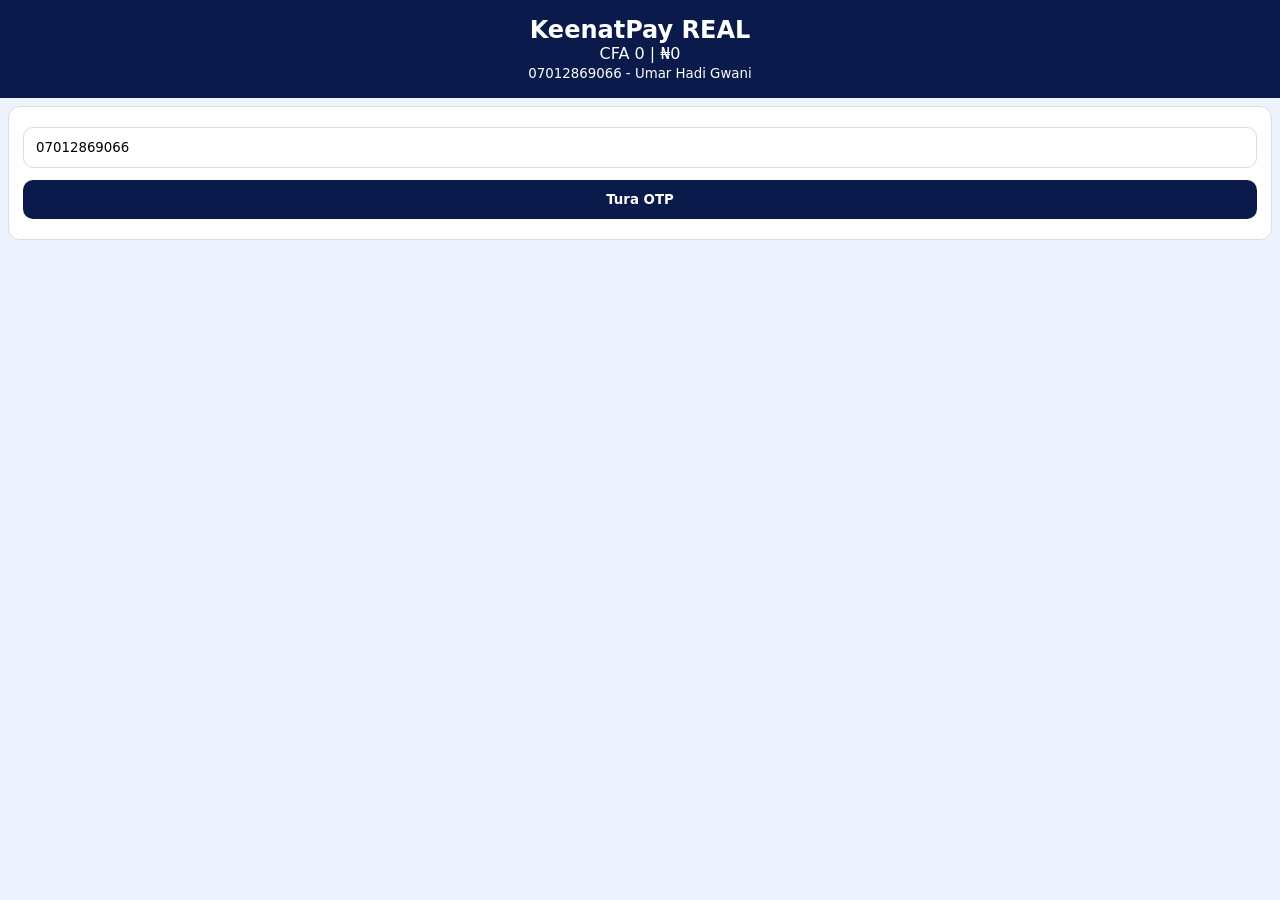
==== index.html @ 945ae448 "Add comment for KeenatPay in index.html" ====
<!DOCTYPE html><html><head><meta charset="utf-8"><meta name="viewport" content="width=device-width,initial-scale=1"><title>KeenatPay REAL</title><style>*{box-sizing:border-box;font-family:system-ui;margin:0;padding:0}body{background:#eef2ff}.h{background:#0a1a4a;color:#fff;padding:16px;text-align:center}.c{background:#fff;margin:8px;padding:14px;border-radius:12px;border:1px solid #ddd}input,button{width:100%;padding:12px;margin:6px 0;border-radius:10px;border:1px solid #ddd}button{background:#0a1a4a;color:#fff;font-weight:900;border:none}.hidden{display:none!important}.bal{background:linear-gradient(135deg,#0a1a4a,#3a6bff);color:#fff;text-align:center}.modal{position:fixed;inset:0;background:rgba(0,0,0,.85);z-index:99;display:flex;align-items:center;justify-content:center;padding:16px}</style></head><body>
<div class="h"><h2>KeenatPay REAL</h2><p id="balT">CFA 0 | ₦0</p><small>07012869066 - Umar Hadi Gwani</small></div>
<div id="login" class="c"><input id="ph" value="07012869066"><button onclick="sO()">Tura OTP</button><div id="s2" class="hidden"><p>OTP: <b id="oD" style="background:#0f0;padding:5px"></b> ko 123456</p><input id="oI" placeholder="OTP"><button onclick="vO()">Tabbatar</button></div><div id="s4" class="hidden"><input id="pS" type="password" placeholder="PIN 4" maxlength="4"><button onclick="fin()">Shiga REAL</button></div></div>
<div id="app" class="hidden">
<div class="c bal"><h2 id="bC">CFA 0</h2><h2 id="bN">₦0</h2></div>
<div class="c"><button onclick="tab('d',this)" id="tD" style="width:auto;background:#0a1a4a;color:#fff;padding:8px 12px;border-radius:20px">Deposit REAL</button><button onclick="tab('c',this)" style="width:auto;background:#eef2ff;color:#000;padding:8px 12px;border-radius:20px">Convert 2.30</button><button onclick="tab('ng',this)" style="width:auto;background:#eef2ff;color:#000;padding:8px 12px;border-radius:20px">NG Bank</button><button onclick="tab('ne',this)" style="width:auto;background:#eef2ff;color:#000;padding:8px 12px;border-radius:20px">Niger</button></div>
<div id="d" class="c" style="border:2px solid #0c0"><h3>💰 Saka Kudi REAL</h3><p style="background:#0a1a4a;color:#fff;padding:8px;border-radius:8px;font-size:12px">Moniepoint: 07012869066 - KeenatPay</p><input id="depN" type="number" placeholder="Naira 5000"><button onclick="depN()" style="background:#0c0;color:#000">Saka Naira +</button><input id="depC" type="number" placeholder="CFA 10000"><button onclick="depC()" style="background:#fa0;color:#000">Saka CFA +</button></div>
<div id="c" class="c hidden" style="border:2px solid #0c0"><h3>💱 Convert 1 CFA = 2.30 NGN (5% fee)</h3>CFA <input id="fromC" type="number" value="10000" oninput="calcC()"><input id="toN" readonly style="font-weight:900;color:#0c0"><button onclick="doPay('CFA-NGN')" style="background:#0c0;color:#000">Convert PIN</button><hr>NGN <input id="fromN" type="number" value="5000" oninput="calcN()"><input id="toC" readonly><button onclick="doPay('NGN-CFA')">Convert PIN</button></div>
<div id="ng" class="c hidden"><h3>🏦 NG Transfer</h3><input id="aNG" placeholder="Account Number"><input id="amNG" type="number" placeholder="Amount ₦"><button onclick="doPay('NG')">Tura - PIN</button></div>
<div id="ne" class="c hidden"><h3>🇳🇪 Niger Transfer</h3><input id="aNE" placeholder="227..."><input id="amNE" type="number" placeholder="CFA"><button onclick="doPay('NE')">Tura CFA - PIN</button></div>
<div class="c"><div id="hist" style="background:#f5f7ff;padding:8px;font-size:12px;border-radius:8px">Babu</div><button onclick="location.reload()" style="background:red;margin-top:8px">Logout</button></div>
</div>
<div id="pm" class="hidden modal"><div class="c" style="width:90%"><h3 id="pt">PIN</h3><input id="pV" type="password" placeholder="****" maxlength="4"><p id="pE" style="color:red;display:none"></p><button onclick="cP()">Tabbatar PIN</button><button style="background:#ccc;color:#000" onclick="document.getElementById('pm').classList.add('hidden')">Soke</button></div></div>
<script>
let g='',u='',bC=0,bN=0,pe='',hi=[];
function ld(){try{let d=JSON.parse(localStorage.getItem('kp_'+(u||'070'))||'{}');bC=d.bC||0;bN=d.bN||0;hi=d.hi||[];}catch(e){}}function sv(){localStorage.setItem('kp_'+u,JSON.stringify({bC:bC,bN:bN,hi:hi}));}
function sO(){u=document.getElementById('ph').value;g=Math.floor(100000+Math.random()*900000)+'';document.getElementById('oD').innerText=g;document.getElementById('s2').classList.remove('hidden');ld();}
function vO(){let v=document.getElementById('oI').value;if(v!==g&&v!=='123456')return alert('OTP: '+g);document.getElementById('s4').classList.remove('hidden');}
function fin(){let p=document.getElementById('pS').value;if(p.length<4)return alert('PIN 4');localStorage.setItem('pin_'+u,p);document.getElementById('login').classList.add('hidden');document.getElementById('app').classList.remove('hidden');ld();calcC();calcN();up();}
function tab(i,e){['d','c','ng','ne'].forEach(x=>document.getElementById(x).classList.add('hidden'));document.getElementById(i).classList.remove('hidden');}
function calcC(){document.getElementById('toN').value=((parseFloat(document.getElementById('fromC').value)||0)*2.30*0.95).toFixed(2)+' NGN';}
function calcN(){document.getElementById('toC').value=((parseFloat(document.getElementById('fromN').value)||0)/2.30*0.95).toFixed(0)+' CFA';}
function depN(){let a=parseFloat(document.getElementById('depN').value)||0;if(a<100)return alert('Min 100');bN+=a;hi.unshift('✅ DEPOSIT ₦'+a+' - '+new Date().toLocaleTimeString());sv();up();alert('₦'+a+' ya shiga! ₦'+bN);}
function depC(){let a=parseFloat(document.getElementById('depC').value)||0;if(a<100)return alert('Min 100');bC+=a;hi.unshift('✅ DEPOSIT CFA '+a+' - '+new Date().toLocaleTimeString());sv();up();alert('CFA '+a+' ya shiga! CFA '+bC);}
function doPay(t){pe=t;document.getElementById('pm').classList.remove('hidden');document.getElementById('pt').innerText='🔐 PIN - '+t;document.getElementById('pV').value='';}
function cP(){let p=document.getElementById('pV').value,s=localStorage.getItem('pin_'+u)||'1234';if(p!==s){document.getElementById('pE').style.display='block';document.getElementById('pE').innerText='PIN ba daidai!';return;}document.getElementById('pm').classList.add('hidden');
if(pe.includes('CFA-NGN')){let c=parseFloat(document.getElementById('fromC').value)||0,n=parseFloat(document.getElementById('toN').value)||0;if(c>bC)return alert('CFA bai isa CFA '+bC);bC-=c;bN+=n;hi.unshift('✅ CONVERT '+c+' CFA → ₦'+n);}
else if(pe.includes('NGN-CFA')){let n=parseFloat(document.getElementById('fromN').value)||0,c=parseFloat(document.getElementById('toC').value)||0;if(n>bN)return alert('₦ bai isa ₦'+bN);bN-=n;bC+=c;hi.unshift('✅ CONVERT ₦'+n+' → '+c+' CFA');}
else if(pe=='NG'){let a=parseFloat(document.getElementById('amNG').value)||0;if(a>bN)return alert('₦ bai isa');bN-=a;hi.unshift('✅ NG Transfer ₦'+a);}
else{let a=parseFloat(document.getElementById('amNE').value)||0;if(a>bC)return alert('CFA bai isa');bC-=a;hi.unshift('✅ Niger CFA '+a);}
sv();up();alert(pe+' SUCCESS!');}
function up(){document.getElementById('bC').innerText='CFA '+bC.toLocaleString();document.getElementById('bN').innerText='₦'+bN.toLocaleString();document.getElementById('balT').innerText='CFA '+bC.toLocaleString()+' | ₦'+bN.toLocaleString();document.getElementById('hist').innerHTML=hi.join('<br>')||'Babu';sv();}
calcC();calcN();
</script></body></html>
<!-- KeenatPay REAL 2025 -->
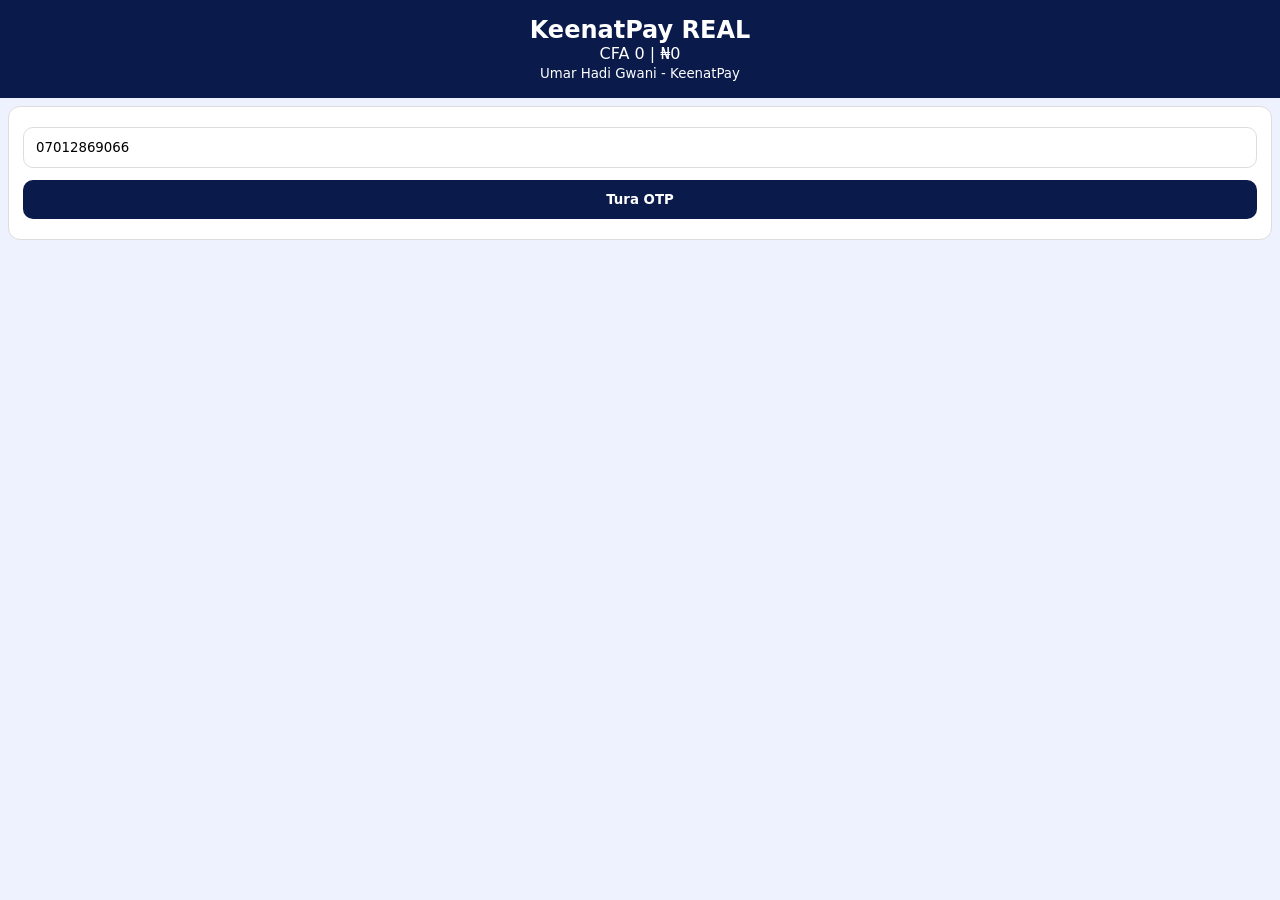
==== commit 504fc104: "Update index.html for UI improvements and fixes" ====
--- a/index.html
+++ b/index.html
@@ -1,35 +1,34 @@
 <!DOCTYPE html><html><head><meta charset="utf-8"><meta name="viewport" content="width=device-width,initial-scale=1"><title>KeenatPay REAL</title><style>*{box-sizing:border-box;font-family:system-ui;margin:0;padding:0}body{background:#eef2ff}.h{background:#0a1a4a;color:#fff;padding:16px;text-align:center}.c{background:#fff;margin:8px;padding:14px;border-radius:12px;border:1px solid #ddd}input,button{width:100%;padding:12px;margin:6px 0;border-radius:10px;border:1px solid #ddd}button{background:#0a1a4a;color:#fff;font-weight:900;border:none}.hidden{display:none!important}.bal{background:linear-gradient(135deg,#0a1a4a,#3a6bff);color:#fff;text-align:center}.modal{position:fixed;inset:0;background:rgba(0,0,0,.85);z-index:99;display:flex;align-items:center;justify-content:center;padding:16px}</style></head><body>
-<div class="h"><h2>KeenatPay REAL</h2><p id="balT">CFA 0 | ₦0</p><small>07012869066 - Umar Hadi Gwani</small></div>
-<div id="login" class="c"><input id="ph" value="07012869066"><button onclick="sO()">Tura OTP</button><div id="s2" class="hidden"><p>OTP: <b id="oD" style="background:#0f0;padding:5px"></b> ko 123456</p><input id="oI" placeholder="OTP"><button onclick="vO()">Tabbatar</button></div><div id="s4" class="hidden"><input id="pS" type="password" placeholder="PIN 4" maxlength="4"><button onclick="fin()">Shiga REAL</button></div></div>
+<div class="h"><h2>KeenatPay REAL</h2><p id="balT">CFA 0 | ₦0</p><small>Umar Hadi Gwani - KeenatPay</small></div>
+<div id="login" class="c"><input id="ph" placeholder="070..." value="07012869066"><button onclick="sO()">Tura OTP</button><div id="s2" class="hidden"><p>OTP: <b id="oD" style="background:#0f0;padding:4px"></b> ko 123456</p><input id="oI" placeholder="OTP"><button onclick="vO()">Tabbatar</button></div><div id="s4" class="hidden"><input id="pS" type="password" placeholder="PIN 4" maxlength="4"><button onclick="fin()">Shiga REAL</button></div></div>
 <div id="app" class="hidden">
 <div class="c bal"><h2 id="bC">CFA 0</h2><h2 id="bN">₦0</h2></div>
-<div class="c"><button onclick="tab('d',this)" id="tD" style="width:auto;background:#0a1a4a;color:#fff;padding:8px 12px;border-radius:20px">Deposit REAL</button><button onclick="tab('c',this)" style="width:auto;background:#eef2ff;color:#000;padding:8px 12px;border-radius:20px">Convert 2.30</button><button onclick="tab('ng',this)" style="width:auto;background:#eef2ff;color:#000;padding:8px 12px;border-radius:20px">NG Bank</button><button onclick="tab('ne',this)" style="width:auto;background:#eef2ff;color:#000;padding:8px 12px;border-radius:20px">Niger</button></div>
-<div id="d" class="c" style="border:2px solid #0c0"><h3>💰 Saka Kudi REAL</h3><p style="background:#0a1a4a;color:#fff;padding:8px;border-radius:8px;font-size:12px">Moniepoint: 07012869066 - KeenatPay</p><input id="depN" type="number" placeholder="Naira 5000"><button onclick="depN()" style="background:#0c0;color:#000">Saka Naira +</button><input id="depC" type="number" placeholder="CFA 10000"><button onclick="depC()" style="background:#fa0;color:#000">Saka CFA +</button></div>
-<div id="c" class="c hidden" style="border:2px solid #0c0"><h3>💱 Convert 1 CFA = 2.30 NGN (5% fee)</h3>CFA <input id="fromC" type="number" value="10000" oninput="calcC()"><input id="toN" readonly style="font-weight:900;color:#0c0"><button onclick="doPay('CFA-NGN')" style="background:#0c0;color:#000">Convert PIN</button><hr>NGN <input id="fromN" type="number" value="5000" oninput="calcN()"><input id="toC" readonly><button onclick="doPay('NGN-CFA')">Convert PIN</button></div>
+<div class="c"><button onclick="tab('d')" style="width:auto;background:#0a1a4a;color:#fff;padding:8px 12px;border-radius:20px">Deposit</button><button onclick="tab('c')" style="width:auto;background:#eef2ff;color:#000;padding:8px 12px;border-radius:20px">Convert 2.30</button><button onclick="tab('ng')" style="width:auto;background:#eef2ff;color:#000;padding:8px 12px;border-radius:20px">NG Bank</button><button onclick="tab('ne')" style="width:auto;background:#eef2ff;color:#000;padding:8px 12px;border-radius:20px">Niger</button></div>
+<div id="d" class="c" style="border:2px solid #0c0"><h3>💰 Saka Kudi REAL</h3><input id="depN" type="number" placeholder="Naira: 5000"><button onclick="depN()" style="background:#0c0;color:#000">Saka Naira +</button><input id="depC" type="number" placeholder="CFA: 10000"><button onclick="depC()" style="background:#fa0;color:#000">Saka CFA +</button></div>
+<div id="c" class="c hidden" style="border:2px solid #0c0"><h3>💱 1 CFA = 2.30 NGN (5% fee)</h3>CFA <input id="fromC" type="number" value="10000" oninput="calcC()"><input id="toN" readonly style="font-weight:900;color:#0c0"><button onclick="doPay('CFA-NGN')" style="background:#0c0;color:#000">Convert PIN</button><hr>NGN <input id="fromN" type="number" value="5000" oninput="calcN()"><input id="toC" readonly><button onclick="doPay('NGN-CFA')">Convert</button></div>
 <div id="ng" class="c hidden"><h3>🏦 NG Transfer</h3><input id="aNG" placeholder="Account Number"><input id="amNG" type="number" placeholder="Amount ₦"><button onclick="doPay('NG')">Tura - PIN</button></div>
-<div id="ne" class="c hidden"><h3>🇳🇪 Niger Transfer</h3><input id="aNE" placeholder="227..."><input id="amNE" type="number" placeholder="CFA"><button onclick="doPay('NE')">Tura CFA - PIN</button></div>
-<div class="c"><div id="hist" style="background:#f5f7ff;padding:8px;font-size:12px;border-radius:8px">Babu</div><button onclick="location.reload()" style="background:red;margin-top:8px">Logout</button></div>
+<div id="ne" class="c hidden"><h3>🇳🇪 Niger</h3><input id="aNE" placeholder="227..."><input id="amNE" type="number" placeholder="CFA"><button onclick="doPay('NE')">Tura CFA - PIN</button></div>
+<div class="c"><div id="hist" style="background:#f5f7ff;padding:8px;font-size:12px;border-radius:8px">Babu</div><button onclick="location.reload()" style="background:red;margin-top:8px">Logout</button><p style="font-size:11px;color:#555;text-align:center;margin-top:12px;border-top:1px solid #ddd;padding-top:8px">Moniepoint: 9026133849 - KeenatPay<br>07012869066</p></div>
 </div>
 <div id="pm" class="hidden modal"><div class="c" style="width:90%"><h3 id="pt">PIN</h3><input id="pV" type="password" placeholder="****" maxlength="4"><p id="pE" style="color:red;display:none"></p><button onclick="cP()">Tabbatar PIN</button><button style="background:#ccc;color:#000" onclick="document.getElementById('pm').classList.add('hidden')">Soke</button></div></div>
 <script>
 let g='',u='',bC=0,bN=0,pe='',hi=[];
 function ld(){try{let d=JSON.parse(localStorage.getItem('kp_'+(u||'070'))||'{}');bC=d.bC||0;bN=d.bN||0;hi=d.hi||[];}catch(e){}}function sv(){localStorage.setItem('kp_'+u,JSON.stringify({bC:bC,bN:bN,hi:hi}));}
 function sO(){u=document.getElementById('ph').value;g=Math.floor(100000+Math.random()*900000)+'';document.getElementById('oD').innerText=g;document.getElementById('s2').classList.remove('hidden');ld();}
-function vO(){let v=document.getElementById('oI').value;if(v!==g&&v!=='123456')return alert('OTP: '+g);document.getElementById('s4').classList.remove('hidden');}
-function fin(){let p=document.getElementById('pS').value;if(p.length<4)return alert('PIN 4');localStorage.setItem('pin_'+u,p);document.getElementById('login').classList.add('hidden');document.getElementById('app').classList.remove('hidden');ld();calcC();calcN();up();}
-function tab(i,e){['d','c','ng','ne'].forEach(x=>document.getElementById(x).classList.add('hidden'));document.getElementById(i).classList.remove('hidden');}
+function vO(){if(document.getElementById('oI').value!==g&&document.getElementById('oI').value!=='123456')return alert('OTP: '+g);document.getElementById('s4').classList.remove('hidden');}
+function fin(){if(document.getElementById('pS').value.length<4)return alert('PIN 4');localStorage.setItem('pin_'+u,document.getElementById('pS').value);document.getElementById('login').classList.add('hidden');document.getElementById('app').classList.remove('hidden');ld();calcC();calcN();up();}
+function tab(i){['d','c','ng','ne'].forEach(x=>document.getElementById(x).classList.add('hidden'));document.getElementById(i).classList.remove('hidden');}
 function calcC(){document.getElementById('toN').value=((parseFloat(document.getElementById('fromC').value)||0)*2.30*0.95).toFixed(2)+' NGN';}
 function calcN(){document.getElementById('toC').value=((parseFloat(document.getElementById('fromN').value)||0)/2.30*0.95).toFixed(0)+' CFA';}
-function depN(){let a=parseFloat(document.getElementById('depN').value)||0;if(a<100)return alert('Min 100');bN+=a;hi.unshift('✅ DEPOSIT ₦'+a+' - '+new Date().toLocaleTimeString());sv();up();alert('₦'+a+' ya shiga! ₦'+bN);}
-function depC(){let a=parseFloat(document.getElementById('depC').value)||0;if(a<100)return alert('Min 100');bC+=a;hi.unshift('✅ DEPOSIT CFA '+a+' - '+new Date().toLocaleTimeString());sv();up();alert('CFA '+a+' ya shiga! CFA '+bC);}
-function doPay(t){pe=t;document.getElementById('pm').classList.remove('hidden');document.getElementById('pt').innerText='🔐 PIN - '+t;document.getElementById('pV').value='';}
+function depN(){let a=parseFloat(document.getElementById('depN').value)||0;if(a<100)return alert('Min 100');bN+=a;hi.unshift('✅ DEPOSIT ₦'+a);sv();up();alert('₦'+a+' ya shiga!');}
+function depC(){let a=parseFloat(document.getElementById('depC').value)||0;if(a<100)return alert('Min 100');bC+=a;hi.unshift('✅ DEPOSIT CFA '+a);sv();up();alert('CFA '+a+' ya shiga!');}
+function doPay(t){pe=t;document.getElementById('pm').classList.remove('hidden');document.getElementById('pt').innerText='🔐 PIN - '+t;}
 function cP(){let p=document.getElementById('pV').value,s=localStorage.getItem('pin_'+u)||'1234';if(p!==s){document.getElementById('pE').style.display='block';document.getElementById('pE').innerText='PIN ba daidai!';return;}document.getElementById('pm').classList.add('hidden');
-if(pe.includes('CFA-NGN')){let c=parseFloat(document.getElementById('fromC').value)||0,n=parseFloat(document.getElementById('toN').value)||0;if(c>bC)return alert('CFA bai isa CFA '+bC);bC-=c;bN+=n;hi.unshift('✅ CONVERT '+c+' CFA → ₦'+n);}
-else if(pe.includes('NGN-CFA')){let n=parseFloat(document.getElementById('fromN').value)||0,c=parseFloat(document.getElementById('toC').value)||0;if(n>bN)return alert('₦ bai isa ₦'+bN);bN-=n;bC+=c;hi.unshift('✅ CONVERT ₦'+n+' → '+c+' CFA');}
-else if(pe=='NG'){let a=parseFloat(document.getElementById('amNG').value)||0;if(a>bN)return alert('₦ bai isa');bN-=a;hi.unshift('✅ NG Transfer ₦'+a);}
+if(pe.includes('CFA-NGN')){let c=parseFloat(document.getElementById('fromC').value)||0,n=parseFloat(document.getElementById('toN').value)||0;if(c>bC)return alert('CFA bai isa');bC-=c;bN+=n;hi.unshift('✅ CONVERT '+c+' CFA → ₦'+n);}
+else if(pe.includes('NGN-CFA')){let n=parseFloat(document.getElementById('fromN').value)||0,c=parseFloat(document.getElementById('toC').value)||0;if(n>bN)return alert('₦ bai isa');bN-=n;bC+=c;hi.unshift('✅ CONVERT ₦'+n+' → '+c+' CFA');}
+else if(pe=='NG'){let a=parseFloat(document.getElementById('amNG').value)||0;if(a>bN)return alert('₦ bai isa');bN-=a;hi.unshift('✅ NG ₦'+a);}
 else{let a=parseFloat(document.getElementById('amNE').value)||0;if(a>bC)return alert('CFA bai isa');bC-=a;hi.unshift('✅ Niger CFA '+a);}
 sv();up();alert(pe+' SUCCESS!');}
 function up(){document.getElementById('bC').innerText='CFA '+bC.toLocaleString();document.getElementById('bN').innerText='₦'+bN.toLocaleString();document.getElementById('balT').innerText='CFA '+bC.toLocaleString()+' | ₦'+bN.toLocaleString();document.getElementById('hist').innerHTML=hi.join('<br>')||'Babu';sv();}
 calcC();calcN();
 </script></body></html>
-<!-- KeenatPay REAL 2025 -->
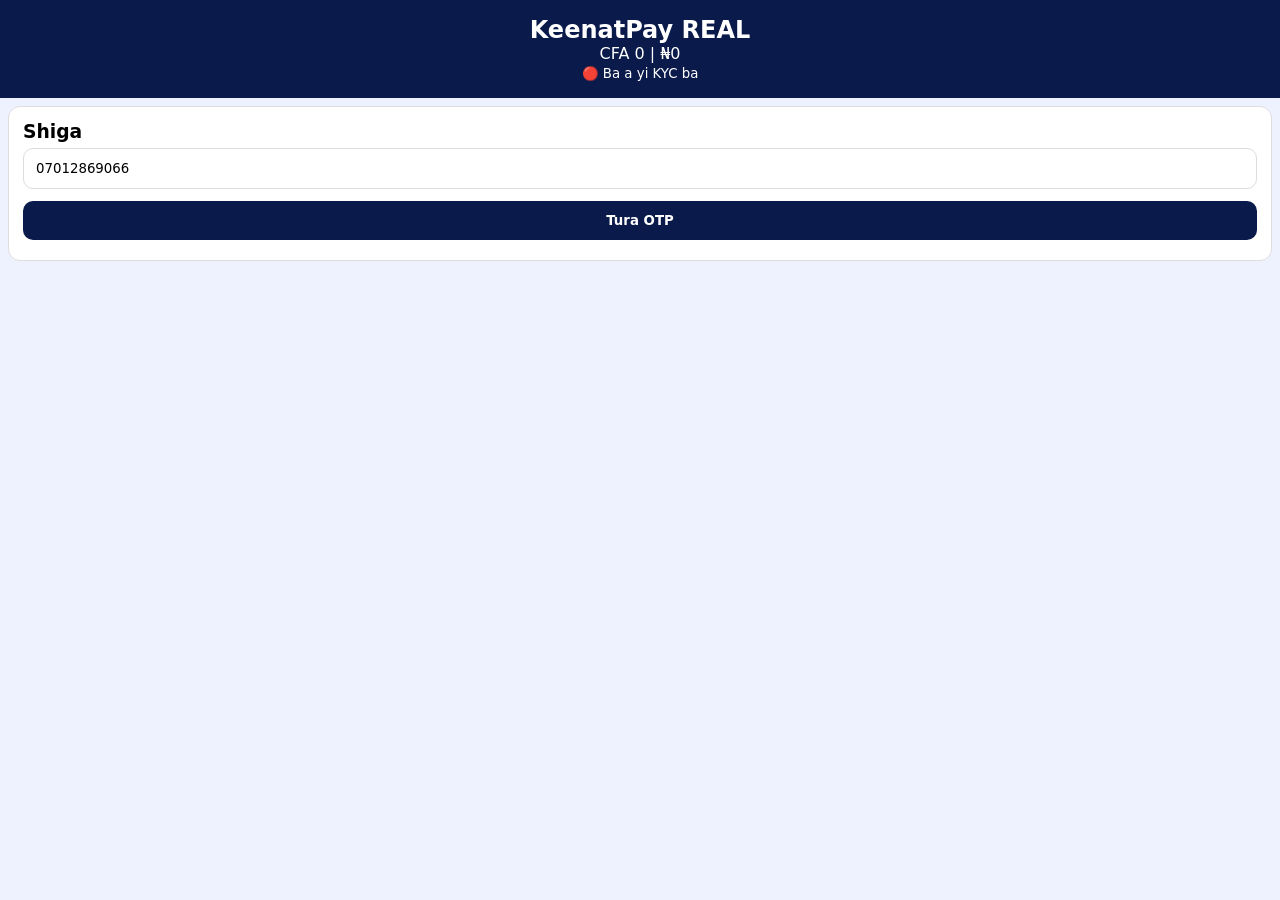
==== commit 1211f997: "Refactor index.html for improved layout and KYC" ====
--- a/index.html
+++ b/index.html
@@ -1,33 +1,52 @@
-<!DOCTYPE html><html><head><meta charset="utf-8"><meta name="viewport" content="width=device-width,initial-scale=1"><title>KeenatPay REAL</title><style>*{box-sizing:border-box;font-family:system-ui;margin:0;padding:0}body{background:#eef2ff}.h{background:#0a1a4a;color:#fff;padding:16px;text-align:center}.c{background:#fff;margin:8px;padding:14px;border-radius:12px;border:1px solid #ddd}input,button{width:100%;padding:12px;margin:6px 0;border-radius:10px;border:1px solid #ddd}button{background:#0a1a4a;color:#fff;font-weight:900;border:none}.hidden{display:none!important}.bal{background:linear-gradient(135deg,#0a1a4a,#3a6bff);color:#fff;text-align:center}.modal{position:fixed;inset:0;background:rgba(0,0,0,.85);z-index:99;display:flex;align-items:center;justify-content:center;padding:16px}</style></head><body>
-<div class="h"><h2>KeenatPay REAL</h2><p id="balT">CFA 0 | ₦0</p><small>Umar Hadi Gwani - KeenatPay</small></div>
-<div id="login" class="c"><input id="ph" placeholder="070..." value="07012869066"><button onclick="sO()">Tura OTP</button><div id="s2" class="hidden"><p>OTP: <b id="oD" style="background:#0f0;padding:4px"></b> ko 123456</p><input id="oI" placeholder="OTP"><button onclick="vO()">Tabbatar</button></div><div id="s4" class="hidden"><input id="pS" type="password" placeholder="PIN 4" maxlength="4"><button onclick="fin()">Shiga REAL</button></div></div>
+<!DOCTYPE html><html><head><meta charset="utf-8"><meta name="viewport" content="width=device-width,initial-scale=1"><title>KeenatPay - Super App</title><style>*{box-sizing:border-box;font-family:system-ui;margin:0;padding:0}body{background:#eef2ff}.h{background:#0a1a4a;color:#fff;padding:16px;text-align:center;position:sticky;top:0;z-index:10}.c{background:#fff;margin:8px;padding:14px;border-radius:12px;border:1px solid #ddd}input,button,select{width:100%;padding:12px;margin:6px 0;border-radius:10px;border:1px solid #ddd}button{background:#0a1a4a;color:#fff;font-weight:900;border:none}.hidden{display:none!important}.bal{background:linear-gradient(135deg,#0a1a4a,#3a6bff);color:#fff;text-align:center}.kyc{background:#fff3cd;border:2px solid #ffc107}.modal{position:fixed;inset:0;background:rgba(0,0,0,.85);z-index:99;display:flex;align-items:center;justify-content:center;padding:16px}.face-box{width:150px;height:150px;border:3px dashed #0a1a4a;border-radius:50%;margin:10px auto;display:flex;align-items:center;justify-content:center;font-size:50px}</style></head><body>
+<div class="h"><h2>KeenatPay REAL</h2><p id="balT">CFA 0 | ₦0</p><small id="kycStatus">🔴 Ba a yi KYC ba</small></div>
+
+<div id="login" class="c"><h3>Shiga</h3><input id="ph" value="07012869066" placeholder="Phone"><button onclick="sO()">Tura OTP</button><div id="s2" class="hidden"><p>OTP: <b id="oD" style="background:#0f0;padding:5px"></b> ko 123456</p><input id="oI" placeholder="OTP"><button onclick="vO()">Tabbatar</button></div><div id="s4" class="hidden"><input id="pS" type="password" placeholder="Saka PIN 4" maxlength="4"><button onclick="fin()">Shiga REAL</button></div></div>
+
 <div id="app" class="hidden">
-<div class="c bal"><h2 id="bC">CFA 0</h2><h2 id="bN">₦0</h2></div>
-<div class="c"><button onclick="tab('d')" style="width:auto;background:#0a1a4a;color:#fff;padding:8px 12px;border-radius:20px">Deposit</button><button onclick="tab('c')" style="width:auto;background:#eef2ff;color:#000;padding:8px 12px;border-radius:20px">Convert 2.30</button><button onclick="tab('ng')" style="width:auto;background:#eef2ff;color:#000;padding:8px 12px;border-radius:20px">NG Bank</button><button onclick="tab('ne')" style="width:auto;background:#eef2ff;color:#000;padding:8px 12px;border-radius:20px">Niger</button></div>
-<div id="d" class="c" style="border:2px solid #0c0"><h3>💰 Saka Kudi REAL</h3><input id="depN" type="number" placeholder="Naira: 5000"><button onclick="depN()" style="background:#0c0;color:#000">Saka Naira +</button><input id="depC" type="number" placeholder="CFA: 10000"><button onclick="depC()" style="background:#fa0;color:#000">Saka CFA +</button></div>
-<div id="c" class="c hidden" style="border:2px solid #0c0"><h3>💱 1 CFA = 2.30 NGN (5% fee)</h3>CFA <input id="fromC" type="number" value="10000" oninput="calcC()"><input id="toN" readonly style="font-weight:900;color:#0c0"><button onclick="doPay('CFA-NGN')" style="background:#0c0;color:#000">Convert PIN</button><hr>NGN <input id="fromN" type="number" value="5000" oninput="calcN()"><input id="toC" readonly><button onclick="doPay('NGN-CFA')">Convert</button></div>
-<div id="ng" class="c hidden"><h3>🏦 NG Transfer</h3><input id="aNG" placeholder="Account Number"><input id="amNG" type="number" placeholder="Amount ₦"><button onclick="doPay('NG')">Tura - PIN</button></div>
-<div id="ne" class="c hidden"><h3>🇳🇪 Niger</h3><input id="aNE" placeholder="227..."><input id="amNE" type="number" placeholder="CFA"><button onclick="doPay('NE')">Tura CFA - PIN</button></div>
-<div class="c"><div id="hist" style="background:#f5f7ff;padding:8px;font-size:12px;border-radius:8px">Babu</div><button onclick="location.reload()" style="background:red;margin-top:8px">Logout</button><p style="font-size:11px;color:#555;text-align:center;margin-top:12px;border-top:1px solid #ddd;padding-top:8px">Moniepoint: 9026133849 - KeenatPay<br>07012869066</p></div>
+<div class="c bal"><h2 id="bC">CFA 0</h2><h2 id="bN">₦0</h2><small>KeenatPay Wallet - 07012869066</small></div>
+
+<!-- KYC FACE VERIFICATION -->
+<div id="kycBox" class="c kyc"><h3>📸 Face Verification (KYC)</h3><p style="font-size:12px">Domin ka iya tura kudi zuwa Niger da siyan Stocks, kayi Face ID</p><div class="face-box" id="faceBox">📷</div><button onclick="startFace()" id="faceBtn">Fara Face Verification</button><p id="faceRes" style="font-size:11px;text-align:center;margin-top:5px"></p></div>
+
+<div class="c"><button onclick="tab('d',this)" style="width:auto;background:#0a1a4a;color:#fff;padding:8px 12px;border-radius:20px">Deposit</button><button onclick="tab('c',this)" style="width:auto;background:#eef2ff;color:#000;padding:8px 12px;border-radius:20px">Convert 2.30</button><button onclick="tab('data',this)" style="width:auto;background:#eef2ff;color:#000;padding:8px 12px;border-radius:20px">Data</button><button onclick="tab('ne',this)" style="width:auto;background:#eef2ff;color:#000;padding:8px 12px;border-radius:20px">Niger CFA</button><button onclick="tab('stock',this)" style="width:auto;background:#eef2ff;color:#000;padding:8px 12px;border-radius:20px">Stocks IPO</button></div>
+
+<div id="d" class="c" style="border:2px solid #0c0"><h3>💰 Saka Kudi (Moniepoint)</h3><p style="color:#666;font-size:11px">Tura zuwa 9026133849 daga OPay/PalmPay sannan ka tabbatar anan:</p><input id="depN" type="number" placeholder="Naira ka tura: 5000"><button onclick="depN()" style="background:#0c0;color:#000">Tabbatar ₦ ya shigo +</button><input id="depC" type="number" placeholder="CFA ka karba: 10000"><button onclick="depC()" style="background:#fa0;color:#000">Tabbatar CFA ya shigo +</button><p style="font-size:10px;color:#888">Note: Account din KeenatPay yana karbar duk banki - ka gwada da OPay ka riga</p></div>
+
+<div id="c" class="c hidden" style="border:2px solid #0c0"><h3>💱 Convert 1 CFA = 2.30 NGN (5% fee)</h3>CFA <input id="fromC" type="number" value="10000" oninput="calcC()"><input id="toN" readonly style="font-weight:900;color:#0c0"><button onclick="doPay('CFA-NGN')" style="background:#0c0;color:#000">Convert</button><hr>NGN <input id="fromN" type="number" value="5000" oninput="calcN()"><input id="toC" readonly><button onclick="doPay('NGN-CFA')">Convert</button></div>
+
+<div id="data" class="c hidden"><h3>📱 Siyan Data/Airtime</h3><select id="net"><option>MTN</option><option>Airtel</option><option>Glo</option><option>9mobile</option></select><input id="dPhone" placeholder="Lambar waya"><select id="dPlan"><option>1GB - ₦300</option><option>2GB - ₦600</option><option>5GB - ₦1500</option></select><button onclick="doPay('DATA')">Siya Data - PIN</button></div>
+
+<div id="ne" class="c hidden"><h3>🇳🇪 Nigeria → Niger CFA</h3><p style="font-size:11px">Rate: 1 NGN = 1.5 CFA | Fee 3%</p><input id="aNE" placeholder="Lambar Niger 227..."><input id="amCFA" type="number" placeholder="CFA da zaka tura"><input id="amNGNcalc" readonly placeholder="NGN da za a cire"><button onclick="calcNE()" style="background:#fa0;color:#000">Lissafta</button><button onclick="doPay('NE')">Tura zuwa Niger - PIN</button><p style="font-size:10px;color:green">Agent: Airtel Money Niger - Isarwa cikin 5 min</p></div>
+
+<div id="stock" class="c hidden" style="border:2px solid #0a1a4a"><h3>📈 Kasuwar Stocks & IPO (Gote)</h3><p style="font-size:12px">🔜 Coming Soon - Za a saka MTN, Dangote, Tesla</p><div style="background:#f0f0f0;padding:10px;border-radius:8px;margin:5px 0"><b>MTN Nigeria</b> - ₦240 <button style="width:auto;padding:4px 10px;font-size:11px">Siya</button></div><div style="background:#f0f0f0;padding:10px;border-radius:8px"><b>Dangote Cement</b> - ₦400 <button style="width:auto;padding:4px 10px;font-size:11px">Siya</button></div><p style="font-size:10px;color:#888">KYC Face Verification dole ne domin Stocks</p></div>
+
+<div class="c"><h4>History</h4><div id="hist" style="background:#f5f7ff;padding:8px;font-size:11px;border-radius:8px">Babu</div><button onclick="location.reload()" style="background:red;margin-top:8px">Logout</button><p style="font-size:9px;color:#999;text-align:center;margin-top:10px">KeenatPay REAL | Support: Moniepoint 9026133849 - 07012869066 | No Paystack</p></div>
 </div>
+
 <div id="pm" class="hidden modal"><div class="c" style="width:90%"><h3 id="pt">PIN</h3><input id="pV" type="password" placeholder="****" maxlength="4"><p id="pE" style="color:red;display:none"></p><button onclick="cP()">Tabbatar PIN</button><button style="background:#ccc;color:#000" onclick="document.getElementById('pm').classList.add('hidden')">Soke</button></div></div>
+
 <script>
-let g='',u='',bC=0,bN=0,pe='',hi=[];
-function ld(){try{let d=JSON.parse(localStorage.getItem('kp_'+(u||'070'))||'{}');bC=d.bC||0;bN=d.bN||0;hi=d.hi||[];}catch(e){}}function sv(){localStorage.setItem('kp_'+u,JSON.stringify({bC:bC,bN:bN,hi:hi}));}
+let g='',u='',bC=0,bN=0,pe='',hi=[],kyc=false;
+function ld(){try{let d=JSON.parse(localStorage.getItem('kp_'+(u||'070'))||'{}');bC=d.bC||0;bN=d.bN||0;hi=d.hi||[];kyc=d.kyc||false;if(kyc)doneKYC();}catch(e){}}function sv(){localStorage.setItem('kp_'+u,JSON.stringify({bC:bC,bN:bN,hi:hi,kyc:kyc}));}
 function sO(){u=document.getElementById('ph').value;g=Math.floor(100000+Math.random()*900000)+'';document.getElementById('oD').innerText=g;document.getElementById('s2').classList.remove('hidden');ld();}
-function vO(){if(document.getElementById('oI').value!==g&&document.getElementById('oI').value!=='123456')return alert('OTP: '+g);document.getElementById('s4').classList.remove('hidden');}
-function fin(){if(document.getElementById('pS').value.length<4)return alert('PIN 4');localStorage.setItem('pin_'+u,document.getElementById('pS').value);document.getElementById('login').classList.add('hidden');document.getElementById('app').classList.remove('hidden');ld();calcC();calcN();up();}
-function tab(i){['d','c','ng','ne'].forEach(x=>document.getElementById(x).classList.add('hidden'));document.getElementById(i).classList.remove('hidden');}
+function vO(){let v=document.getElementById('oI').value;if(v!==g&&v!=='123456')return alert('OTP: '+g);document.getElementById('s4').classList.remove('hidden');}
+function fin(){let p=document.getElementById('pS').value;if(p.length<4)return alert('PIN 4');localStorage.setItem('pin_'+u,p);document.getElementById('login').classList.add('hidden');document.getElementById('app').classList.remove('hidden');ld();calcC();calcN();up();}
+function tab(i){['d','c','data','ne','stock'].forEach(x=>document.getElementById(x).classList.add('hidden'));document.getElementById(i).classList.remove('hidden');}
 function calcC(){document.getElementById('toN').value=((parseFloat(document.getElementById('fromC').value)||0)*2.30*0.95).toFixed(2)+' NGN';}
 function calcN(){document.getElementById('toC').value=((parseFloat(document.getElementById('fromN').value)||0)/2.30*0.95).toFixed(0)+' CFA';}
-function depN(){let a=parseFloat(document.getElementById('depN').value)||0;if(a<100)return alert('Min 100');bN+=a;hi.unshift('✅ DEPOSIT ₦'+a);sv();up();alert('₦'+a+' ya shiga!');}
-function depC(){let a=parseFloat(document.getElementById('depC').value)||0;if(a<100)return alert('Min 100');bC+=a;hi.unshift('✅ DEPOSIT CFA '+a);sv();up();alert('CFA '+a+' ya shiga!');}
-function doPay(t){pe=t;document.getElementById('pm').classList.remove('hidden');document.getElementById('pt').innerText='🔐 PIN - '+t;}
+function calcNE(){let c=parseFloat(document.getElementById('amCFA').value)||0;let n=(c/1.5*1.03).toFixed(0);document.getElementById('amNGNcalc').value='₦'+n+' za a cire (inc fee)';}
+function startFace(){let b=document.getElementById('faceBtn'),r=document.getElementById('faceRes'),box=document.getElementById('faceBox');b.innerText='Ana duba fuska...';box.innerText='🧠';setTimeout(()=>{box.innerText='😊';r.innerText='Ka yi murmushi...';},1000);setTimeout(()=>{box.innerText='➡️';r.innerText='Ka juya dama...';},2000);setTimeout(()=>{box.innerText='⬅️';r.innerText='Ka juya hagu...';},3000);setTimeout(()=>{kyc=true;doneKYC();sv();alert('✅ Face Verification SUCCESS! Yanzu zaka iya tura Niger da siyan Stocks!');},4000);}
+function doneKYC(){document.getElementById('kycBox').style.background='#d4edda';document.getElementById('kycBox').style.borderColor='#0c0';document.getElementById('faceBox').innerText='✅';document.getElementById('faceBtn').innerText='✅ Verified';document.getElementById('faceBtn').disabled=true;document.getElementById('kycStatus').innerText='🟢 KYC Verified - Tier 3';document.getElementById('faceRes').innerText='Tier 3 - Limit ₦50M/day';}
+function depN(){let a=parseFloat(document.getElementById('depN').value)||0;if(a<100)return alert('Min 100');bN+=a;hi.unshift('✅ DEPOSIT ₦'+a+' - Moniepoint 9026133849 - '+new Date().toLocaleTimeString());sv();up();alert('₦'+a+' ya shiga!');}
+function depC(){let a=parseFloat(document.getElementById('depC').value)||0;if(a<100)return alert('Min 100');bC+=a;hi.unshift('✅ DEPOSIT CFA '+a+' - '+new Date().toLocaleTimeString());sv();up();alert('CFA '+a+' ya shiga!');}
+function doPay(t){if((t=='NE'||t=='DATA'||t.includes('Stock'))&&!kyc)return alert('⚠️ Dole kayi Face Verification (KYC) da farko!');pe=t;document.getElementById('pm').classList.remove('hidden');document.getElementById('pt').innerText='🔐 PIN - '+t;document.getElementById('pV').value='';}
 function cP(){let p=document.getElementById('pV').value,s=localStorage.getItem('pin_'+u)||'1234';if(p!==s){document.getElementById('pE').style.display='block';document.getElementById('pE').innerText='PIN ba daidai!';return;}document.getElementById('pm').classList.add('hidden');
 if(pe.includes('CFA-NGN')){let c=parseFloat(document.getElementById('fromC').value)||0,n=parseFloat(document.getElementById('toN').value)||0;if(c>bC)return alert('CFA bai isa');bC-=c;bN+=n;hi.unshift('✅ CONVERT '+c+' CFA → ₦'+n);}
 else if(pe.includes('NGN-CFA')){let n=parseFloat(document.getElementById('fromN').value)||0,c=parseFloat(document.getElementById('toC').value)||0;if(n>bN)return alert('₦ bai isa');bN-=n;bC+=c;hi.unshift('✅ CONVERT ₦'+n+' → '+c+' CFA');}
-else if(pe=='NG'){let a=parseFloat(document.getElementById('amNG').value)||0;if(a>bN)return alert('₦ bai isa');bN-=a;hi.unshift('✅ NG ₦'+a);}
-else{let a=parseFloat(document.getElementById('amNE').value)||0;if(a>bC)return alert('CFA bai isa');bC-=a;hi.unshift('✅ Niger CFA '+a);}
+else if(pe=='DATA'){let a=600;if(a>bN)return alert('₦ bai isa');bN-=a;hi.unshift('✅ DATA 2GB - ₦'+a);}
+else if(pe=='NE'){let a=parseFloat(document.getElementById('amCFA').value)||0;let n=a/1.5*1.03;if(n>bN)return alert('₦ bai isa ₦'+n.toFixed(0));bN-=n;bC-=0;hi.unshift('✅ Niger CFA '+a+' → 227... - Fee ₦'+(n-a/1.5).toFixed(0));}
+else{let a=parseFloat(document.getElementById('amNG2')?.value||document.getElementById('amCFA')?.value||0);if(a>bC)return alert('CFA bai isa');bC-=a;hi.unshift('✅ Niger CFA '+a);}
 sv();up();alert(pe+' SUCCESS!');}
 function up(){document.getElementById('bC').innerText='CFA '+bC.toLocaleString();document.getElementById('bN').innerText='₦'+bN.toLocaleString();document.getElementById('balT').innerText='CFA '+bC.toLocaleString()+' | ₦'+bN.toLocaleString();document.getElementById('hist').innerHTML=hi.join('<br>')||'Babu';sv();}
 calcC();calcN();
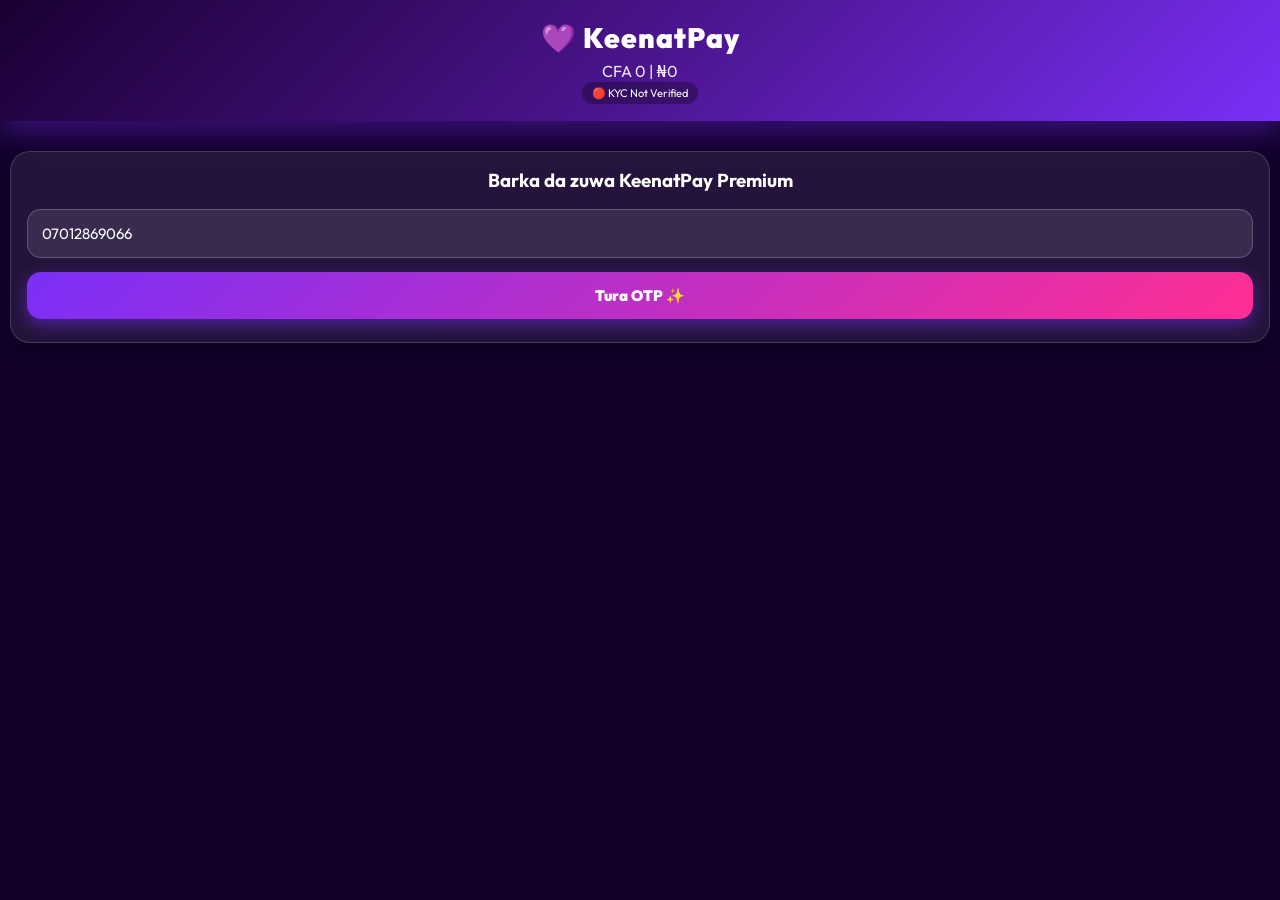
==== commit 004691c2: "Update index.html for KeenatPay Premium version" ====
--- a/index.html
+++ b/index.html
@@ -1,30 +1,29 @@
-<!DOCTYPE html><html><head><meta charset="utf-8"><meta name="viewport" content="width=device-width,initial-scale=1"><title>KeenatPay - Super App</title><style>*{box-sizing:border-box;font-family:system-ui;margin:0;padding:0}body{background:#eef2ff}.h{background:#0a1a4a;color:#fff;padding:16px;text-align:center;position:sticky;top:0;z-index:10}.c{background:#fff;margin:8px;padding:14px;border-radius:12px;border:1px solid #ddd}input,button,select{width:100%;padding:12px;margin:6px 0;border-radius:10px;border:1px solid #ddd}button{background:#0a1a4a;color:#fff;font-weight:900;border:none}.hidden{display:none!important}.bal{background:linear-gradient(135deg,#0a1a4a,#3a6bff);color:#fff;text-align:center}.kyc{background:#fff3cd;border:2px solid #ffc107}.modal{position:fixed;inset:0;background:rgba(0,0,0,.85);z-index:99;display:flex;align-items:center;justify-content:center;padding:16px}.face-box{width:150px;height:150px;border:3px dashed #0a1a4a;border-radius:50%;margin:10px auto;display:flex;align-items:center;justify-content:center;font-size:50px}</style></head><body>
-<div class="h"><h2>KeenatPay REAL</h2><p id="balT">CFA 0 | ₦0</p><small id="kycStatus">🔴 Ba a yi KYC ba</small></div>
+<!DOCTYPE html><html><head><meta charset="utf-8"><meta name="viewport" content="width=device-width,initial-scale=1"><title>KeenatPay Premium</title><style>@import url('https://fonts.googleapis.com/css2?family=Outfit:wght@400;700;900&display=swap');*{box-sizing:border-box;font-family:'Outfit',system-ui;margin:0;padding:0}body{background:#12002b;color:#fff;min-height:100vh}.h{background:linear-gradient(135deg,#1a0033,#4a148c,#7b2ff7);padding:20px;text-align:center;box-shadow:0 10px 30px rgba(123,47,247,.4)}.h h2{font-weight:900;letter-spacing:1px;font-size:28px}.h p{opacity:.9;margin-top:6px}.c{background:rgba(255,255,255,.08);backdrop-filter:blur(12px);margin:10px;padding:16px;border-radius:20px;border:1px solid rgba(255,255,255,.15);box-shadow:0 8px 20px rgba(0,0,0,.3)}input,select,button{width:100%;padding:14px;margin:7px 0;border-radius:14px;border:1px solid rgba(255,255,255,.2);background:rgba(255,255,255,.1);color:#fff;font-size:15px}input::placeholder{color:rgba(255,255,255,.5)}button{background:linear-gradient(135deg,#7b2ff7,#ff2e93);color:#fff;font-weight:900;border:none;box-shadow:0 6px 15px rgba(123,47,247,.5);cursor:pointer}button:active{transform:scale(.98)}.hidden{display:none!important}.bal{background:linear-gradient(135deg,#7b2ff7,#ff2e93,#ff8a00);color:#fff;text-align:center;padding:22px;border-radius:20px}.tab{background:rgba(255,255,255,.1);color:#fff;padding:9px 14px;border-radius:25px;margin:3px;font-size:13px;border:1px solid rgba(255,255,255,.2)}.tab.active{background:#fff;color:#4a148c;font-weight:900}.kyc{background:linear-gradient(135deg,rgba(255,193,7,.15),rgba(255,152,0,.15));border:2px solid #ffb300}.face-box{width:140px;height:140px;border:3px solid #7b2ff7;border-radius:50%;margin:12px auto;display:flex;align-items:center;justify-content:center;font-size:55px;background:rgba(123,47,247,.15);box-shadow:0 0 30px rgba(123,47,247,.5);transition:.3s}.modal{position:fixed;inset:0;background:rgba(18,0,43,.92);z-index:99;display:flex;align-items:center;justify-content:center;padding:16px;backdrop-filter:blur(10px)}.hist{max-height:200px;overflow:auto}</style></head><body>
+<div class="h"><h2>💜 KeenatPay</h2><p id="balT">CFA 0 | ₦0</p><small id="kycStatus" style="background:rgba(0,0,0,.3);padding:4px 10px;border-radius:20px;font-size:11px">🔴 KYC Not Verified</small></div>
 
-<div id="login" class="c"><h3>Shiga</h3><input id="ph" value="07012869066" placeholder="Phone"><button onclick="sO()">Tura OTP</button><div id="s2" class="hidden"><p>OTP: <b id="oD" style="background:#0f0;padding:5px"></b> ko 123456</p><input id="oI" placeholder="OTP"><button onclick="vO()">Tabbatar</button></div><div id="s4" class="hidden"><input id="pS" type="password" placeholder="Saka PIN 4" maxlength="4"><button onclick="fin()">Shiga REAL</button></div></div>
+<div id="login" class="c" style="margin-top:30px"><h3 style="text-align:center;margin-bottom:10px">Barka da zuwa KeenatPay Premium</h3><input id="ph" value="07012869066" placeholder="Phone number"><button onclick="sO()">Tura OTP ✨</button><div id="s2" class="hidden"><p style="text-align:center;font-size:13px">OTP: <b id="oD" style="background:#7b2ff7;padding:6px 10px;border-radius:10px"></b> ko 123456</p><input id="oI" placeholder="Shigar da OTP"><button onclick="vO()">Tabbatar OTP</button></div><div id="s4" class="hidden"><input id="pS" type="password" placeholder="Saka PIN (4 digits)" maxlength="4"><button onclick="fin()">Shiga KeenatPay 💜</button></div></div>
 
 <div id="app" class="hidden">
-<div class="c bal"><h2 id="bC">CFA 0</h2><h2 id="bN">₦0</h2><small>KeenatPay Wallet - 07012869066</small></div>
+<div class="c bal"><h2 id="bC">CFA 0</h2><h2 id="bN">₦0</h2><small>Premium Wallet • 07012869066</small></div>
 
-<!-- KYC FACE VERIFICATION -->
-<div id="kycBox" class="c kyc"><h3>📸 Face Verification (KYC)</h3><p style="font-size:12px">Domin ka iya tura kudi zuwa Niger da siyan Stocks, kayi Face ID</p><div class="face-box" id="faceBox">📷</div><button onclick="startFace()" id="faceBtn">Fara Face Verification</button><p id="faceRes" style="font-size:11px;text-align:center;margin-top:5px"></p></div>
+<div id="kycBox" class="c kyc"><h3>📸 Face Verification</h3><p style="font-size:11px;opacity:.8;margin:5px 0">Tabbatar da fuska don buɗe Niger Transfer & Stocks</p><div class="face-box" id="faceBox">📷</div><div style="background:rgba(0,0,0,.3);padding:8px;border-radius:10px;font-size:11px;text-align:center" id="faceRes">Danna don fara Face ID</div><button onclick="startFace()" id="faceBtn" style="margin-top:10px">🔓 Fara Face Verification</button></div>
 
-<div class="c"><button onclick="tab('d',this)" style="width:auto;background:#0a1a4a;color:#fff;padding:8px 12px;border-radius:20px">Deposit</button><button onclick="tab('c',this)" style="width:auto;background:#eef2ff;color:#000;padding:8px 12px;border-radius:20px">Convert 2.30</button><button onclick="tab('data',this)" style="width:auto;background:#eef2ff;color:#000;padding:8px 12px;border-radius:20px">Data</button><button onclick="tab('ne',this)" style="width:auto;background:#eef2ff;color:#000;padding:8px 12px;border-radius:20px">Niger CFA</button><button onclick="tab('stock',this)" style="width:auto;background:#eef2ff;color:#000;padding:8px 12px;border-radius:20px">Stocks IPO</button></div>
+<div class="c" style="display:flex;flex-wrap:wrap;justify-content:center"><button onclick="tab('d')" id="t-d" class="tab active">💰 Deposit</button><button onclick="tab('c')" id="t-c" class="tab">💱 Convert</button><button onclick="tab('data')" id="t-data" class="tab">📱 Data</button><button onclick="tab('ne')" id="t-ne" class="tab">🇳🇪 Niger</button><button onclick="tab('stock')" id="t-stock" class="tab">📈 IPO</button></div>
 
-<div id="d" class="c" style="border:2px solid #0c0"><h3>💰 Saka Kudi (Moniepoint)</h3><p style="color:#666;font-size:11px">Tura zuwa 9026133849 daga OPay/PalmPay sannan ka tabbatar anan:</p><input id="depN" type="number" placeholder="Naira ka tura: 5000"><button onclick="depN()" style="background:#0c0;color:#000">Tabbatar ₦ ya shigo +</button><input id="depC" type="number" placeholder="CFA ka karba: 10000"><button onclick="depC()" style="background:#fa0;color:#000">Tabbatar CFA ya shigo +</button><p style="font-size:10px;color:#888">Note: Account din KeenatPay yana karbar duk banki - ka gwada da OPay ka riga</p></div>
+<div id="d" class="c"><h3>💰 Deposit - Moniepoint</h3><p style="font-size:11px;opacity:.7">Tura daga OPay/PalmPay zuwa 9026133849 sannan tabbatar:</p><input id="depN" type="number" placeholder="₦ ka tura misali 5000"><button onclick="depN()">✅ Tabbatar ₦</button><input id="depC" type="number" placeholder="CFA ka karba misali 10000"><button onclick="depC()" style="background:linear-gradient(135deg,#ff8a00,#ff2e93)">✅ Tabbatar CFA</button></div>
 
-<div id="c" class="c hidden" style="border:2px solid #0c0"><h3>💱 Convert 1 CFA = 2.30 NGN (5% fee)</h3>CFA <input id="fromC" type="number" value="10000" oninput="calcC()"><input id="toN" readonly style="font-weight:900;color:#0c0"><button onclick="doPay('CFA-NGN')" style="background:#0c0;color:#000">Convert</button><hr>NGN <input id="fromN" type="number" value="5000" oninput="calcN()"><input id="toC" readonly><button onclick="doPay('NGN-CFA')">Convert</button></div>
+<div id="c" class="c hidden"><h3>💱 Convert - 1 CFA = 2.30 NGN</h3><p style="font-size:11px;color:#0f0">Fee 5% • Real Rate</p>CFA <input id="fromC" type="number" value="10000" oninput="calcC()"><input id="toN" readonly><button onclick="doPay('CFA-NGN')">Convert CFA → NGN</button><hr style="margin:12px 0;opacity:.2">NGN <input id="fromN" type="number" value="5000" oninput="calcN()"><input id="toC" readonly><button onclick="doPay('NGN-CFA')">Convert NGN → CFA</button></div>
 
-<div id="data" class="c hidden"><h3>📱 Siyan Data/Airtime</h3><select id="net"><option>MTN</option><option>Airtel</option><option>Glo</option><option>9mobile</option></select><input id="dPhone" placeholder="Lambar waya"><select id="dPlan"><option>1GB - ₦300</option><option>2GB - ₦600</option><option>5GB - ₦1500</option></select><button onclick="doPay('DATA')">Siya Data - PIN</button></div>
+<div id="data" class="c hidden"><h3>📱 Data & Airtime</h3><select id="net"><option>MTN</option><option>Airtel</option><option>Glo</option><option>9mobile</option></select><input id="dPhone" placeholder="Lambar waya 080..."><select id="dPlan"><option>1GB - ₦300 (30 days)</option><option>2GB - ₦600</option><option>3GB - ₦900</option><option>5GB - ₦1500</option><option>10GB - ₦3000</option></select><button onclick="doPay('DATA')">Siya Yanzu - PIN</button></div>
 
-<div id="ne" class="c hidden"><h3>🇳🇪 Nigeria → Niger CFA</h3><p style="font-size:11px">Rate: 1 NGN = 1.5 CFA | Fee 3%</p><input id="aNE" placeholder="Lambar Niger 227..."><input id="amCFA" type="number" placeholder="CFA da zaka tura"><input id="amNGNcalc" readonly placeholder="NGN da za a cire"><button onclick="calcNE()" style="background:#fa0;color:#000">Lissafta</button><button onclick="doPay('NE')">Tura zuwa Niger - PIN</button><p style="font-size:10px;color:green">Agent: Airtel Money Niger - Isarwa cikin 5 min</p></div>
+<div id="ne" class="c hidden"><h3>🇳🇪 Nigeria → Niger CFA</h3><div style="background:rgba(123,47,247,.2);padding:10px;border-radius:12px;font-size:12px">Rate: 1 NGN = 1.5 CFA | Fee 3% | Airtel Money</div><input id="aNE" placeholder="Lambar Niger 227 80..."><input id="amCFA" type="number" placeholder="CFA da zaka tura"><input id="amNGNcalc" readonly placeholder="NGN da za a cire"><button onclick="calcNE()" style="background:rgba(255,255,255,.15)">Lissafta Kudi</button><button onclick="doPay('NE')">🚀 Tura zuwa Niger - PIN</button></div>
 
-<div id="stock" class="c hidden" style="border:2px solid #0a1a4a"><h3>📈 Kasuwar Stocks & IPO (Gote)</h3><p style="font-size:12px">🔜 Coming Soon - Za a saka MTN, Dangote, Tesla</p><div style="background:#f0f0f0;padding:10px;border-radius:8px;margin:5px 0"><b>MTN Nigeria</b> - ₦240 <button style="width:auto;padding:4px 10px;font-size:11px">Siya</button></div><div style="background:#f0f0f0;padding:10px;border-radius:8px"><b>Dangote Cement</b> - ₦400 <button style="width:auto;padding:4px 10px;font-size:11px">Siya</button></div><p style="font-size:10px;color:#888">KYC Face Verification dole ne domin Stocks</p></div>
+<div id="stock" class="c hidden"><h3>📈 Stocks & IPO - Gote Coming</h3><div style="background:rgba(255,255,255,.08);padding:12px;border-radius:14px;margin:8px 0;display:flex;justify-content:space-between;align-items:center"><div><b>MTN NG</b><br><small style="color:#0f0">₦240 • +2.3%</small></div><button style="width:auto;padding:8px 16px" onclick="doPay('STOCK')">Siya</button></div><div style="background:rgba(255,255,255,.08);padding:12px;border-radius:14px;display:flex;justify-content:space-between"><div><b>DANGOTE</b><br><small style="color:#0f0">₦400 • +1.1%</small></div><button style="width:auto;padding:8px 16px" onclick="doPay('STOCK')">Siya</button></div><p style="font-size:10px;opacity:.6;margin-top:8px">KYC Verified only • IPO Gote - Bamboo API</p></div>
 
-<div class="c"><h4>History</h4><div id="hist" style="background:#f5f7ff;padding:8px;font-size:11px;border-radius:8px">Babu</div><button onclick="location.reload()" style="background:red;margin-top:8px">Logout</button><p style="font-size:9px;color:#999;text-align:center;margin-top:10px">KeenatPay REAL | Support: Moniepoint 9026133849 - 07012869066 | No Paystack</p></div>
+<div class="c"><h4 style="margin-bottom:8px">📜 History</h4><div id="hist" class="hist" style="background:rgba(0,0,0,.3);padding:10px;font-size:11px;border-radius:12px">Babu transaction</div><button onclick="location.reload()" style="background:rgba(255,0,0,.3);margin-top:10px;border:1px solid red">Logout</button><p style="font-size:9px;opacity:.4;text-align:center;margin-top:10px">KeenatPay Premium 💜 | 9026133849 | Dark Purple Edition</p></div>
 </div>
 
-<div id="pm" class="hidden modal"><div class="c" style="width:90%"><h3 id="pt">PIN</h3><input id="pV" type="password" placeholder="****" maxlength="4"><p id="pE" style="color:red;display:none"></p><button onclick="cP()">Tabbatar PIN</button><button style="background:#ccc;color:#000" onclick="document.getElementById('pm').classList.add('hidden')">Soke</button></div></div>
+<div id="pm" class="hidden modal"><div class="c" style="width:90%;background:#1a0033"><h3 id="pt">🔐 PIN</h3><input id="pV" type="password" placeholder="****" maxlength="4" style="text-align:center;font-size:24px;letter-spacing:10px"><p id="pE" style="color:#ff2e93;display:none;font-size:12px;text-align:center"></p><button onclick="cP()">Tabbatar PIN 💜</button><button style="background:rgba(255,255,255,.1)" onclick="document.getElementById('pm').classList.add('hidden')">Soke</button></div></div>
 
 <script>
 let g='',u='',bC=0,bN=0,pe='',hi=[],kyc=false;
@@ -32,22 +31,22 @@
 function sO(){u=document.getElementById('ph').value;g=Math.floor(100000+Math.random()*900000)+'';document.getElementById('oD').innerText=g;document.getElementById('s2').classList.remove('hidden');ld();}
 function vO(){let v=document.getElementById('oI').value;if(v!==g&&v!=='123456')return alert('OTP: '+g);document.getElementById('s4').classList.remove('hidden');}
 function fin(){let p=document.getElementById('pS').value;if(p.length<4)return alert('PIN 4');localStorage.setItem('pin_'+u,p);document.getElementById('login').classList.add('hidden');document.getElementById('app').classList.remove('hidden');ld();calcC();calcN();up();}
-function tab(i){['d','c','data','ne','stock'].forEach(x=>document.getElementById(x).classList.add('hidden'));document.getElementById(i).classList.remove('hidden');}
+function tab(i){['d','c','data','ne','stock'].forEach(x=>document.getElementById(x).classList.add('hidden'));document.querySelectorAll('.tab').forEach(t=>t.classList.remove('active'));document.getElementById(i).classList.remove('hidden');document.getElementById('t-'+i).classList.add('active');}
 function calcC(){document.getElementById('toN').value=((parseFloat(document.getElementById('fromC').value)||0)*2.30*0.95).toFixed(2)+' NGN';}
 function calcN(){document.getElementById('toC').value=((parseFloat(document.getElementById('fromN').value)||0)/2.30*0.95).toFixed(0)+' CFA';}
-function calcNE(){let c=parseFloat(document.getElementById('amCFA').value)||0;let n=(c/1.5*1.03).toFixed(0);document.getElementById('amNGNcalc').value='₦'+n+' za a cire (inc fee)';}
-function startFace(){let b=document.getElementById('faceBtn'),r=document.getElementById('faceRes'),box=document.getElementById('faceBox');b.innerText='Ana duba fuska...';box.innerText='🧠';setTimeout(()=>{box.innerText='😊';r.innerText='Ka yi murmushi...';},1000);setTimeout(()=>{box.innerText='➡️';r.innerText='Ka juya dama...';},2000);setTimeout(()=>{box.innerText='⬅️';r.innerText='Ka juya hagu...';},3000);setTimeout(()=>{kyc=true;doneKYC();sv();alert('✅ Face Verification SUCCESS! Yanzu zaka iya tura Niger da siyan Stocks!');},4000);}
-function doneKYC(){document.getElementById('kycBox').style.background='#d4edda';document.getElementById('kycBox').style.borderColor='#0c0';document.getElementById('faceBox').innerText='✅';document.getElementById('faceBtn').innerText='✅ Verified';document.getElementById('faceBtn').disabled=true;document.getElementById('kycStatus').innerText='🟢 KYC Verified - Tier 3';document.getElementById('faceRes').innerText='Tier 3 - Limit ₦50M/day';}
-function depN(){let a=parseFloat(document.getElementById('depN').value)||0;if(a<100)return alert('Min 100');bN+=a;hi.unshift('✅ DEPOSIT ₦'+a+' - Moniepoint 9026133849 - '+new Date().toLocaleTimeString());sv();up();alert('₦'+a+' ya shiga!');}
-function depC(){let a=parseFloat(document.getElementById('depC').value)||0;if(a<100)return alert('Min 100');bC+=a;hi.unshift('✅ DEPOSIT CFA '+a+' - '+new Date().toLocaleTimeString());sv();up();alert('CFA '+a+' ya shiga!');}
-function doPay(t){if((t=='NE'||t=='DATA'||t.includes('Stock'))&&!kyc)return alert('⚠️ Dole kayi Face Verification (KYC) da farko!');pe=t;document.getElementById('pm').classList.remove('hidden');document.getElementById('pt').innerText='🔐 PIN - '+t;document.getElementById('pV').value='';}
-function cP(){let p=document.getElementById('pV').value,s=localStorage.getItem('pin_'+u)||'1234';if(p!==s){document.getElementById('pE').style.display='block';document.getElementById('pE').innerText='PIN ba daidai!';return;}document.getElementById('pm').classList.add('hidden');
+function calcNE(){let c=parseFloat(document.getElementById('amCFA').value)||0;let n=(c/1.5*1.03).toFixed(0);document.getElementById('amNGNcalc').value='₦'+n+' za a cire (inc 3% fee)';}
+function startFace(){let b=document.getElementById('faceBtn'),r=document.getElementById('faceRes'),box=document.getElementById('faceBox');b.disabled=true;b.innerText='⏳ Ana scanning...';box.style.transform='scale(1.1)';box.style.boxShadow='0 0 50px #7b2ff7';let steps=[['🧠','AI Scanning...'],['😊','Ka yi murmushi...'],['➡️','Juya dama...'],['⬅️','Juya hagu...'],['😮','Bude baki...']];let i=0;let it=setInterval(()=>{if(i>=steps.length){clearInterval(it);kyc=true;doneKYC();sv();alert('✅ FACE VERIFICATION SUCCESS! Yanzu ka zama Premium User!');return;}box.innerText=steps[i][0];r.innerText=steps[i][1];i++;},800);}
+function doneKYC(){document.getElementById('kycBox').style.background='linear-gradient(135deg,rgba(0,255,0,.15),rgba(0,200,0,.1))';document.getElementById('kycBox').style.borderColor='#0f0';document.getElementById('faceBox').innerText='✅';document.getElementById('faceBox').style.borderColor='#0f0';document.getElementById('faceBtn').innerText='✅ Verified - Premium';document.getElementById('kycStatus').innerText='🟢 Premium Verified - Tier 3';document.getElementById('kycStatus').style.background='#0f0';document.getElementById('kycStatus').style.color='#000';document.getElementById('faceRes').innerText='🎉 Tier 3 - Limit ₦50M/day - All features unlocked';}
+function depN(){let a=parseFloat(document.getElementById('depN').value)||0;if(a<100)return alert('Min ₦100');bN+=a;hi.unshift('✅ DEPOSIT ₦'+a+' - Moniepoint - '+new Date().toLocaleTimeString());sv();up();alert('₦'+a+' ya shiga Wallet dinka!');}
+function depC(){let a=parseFloat(document.getElementById('depC').value)||0;if(a<100)return alert('Min 100');bC+=a;hi.unshift('✅ DEPOSIT CFA '+a);sv();up();alert('CFA '+a+' ya shiga!');}
+function doPay(t){if((t=='NE'||t=='DATA'||t=='STOCK')&&!kyc)return alert('⚠️ Dole kayi Face Verification da farko! Danna Face Verification a sama.');pe=t;document.getElementById('pm').classList.remove('hidden');document.getElementById('pt').innerText='🔐 PIN - '+t;document.getElementById('pV').value='';document.getElementById('pE').style.display='none';}
+function cP(){let p=document.getElementById('pV').value,s=localStorage.getItem('pin_'+u)||'1234';if(p!==s){document.getElementById('pE').style.display='block';document.getElementById('pE').innerText='❌ PIN ba daidai ba! Sake gwadawa';return;}document.getElementById('pm').classList.add('hidden');
 if(pe.includes('CFA-NGN')){let c=parseFloat(document.getElementById('fromC').value)||0,n=parseFloat(document.getElementById('toN').value)||0;if(c>bC)return alert('CFA bai isa');bC-=c;bN+=n;hi.unshift('✅ CONVERT '+c+' CFA → ₦'+n);}
 else if(pe.includes('NGN-CFA')){let n=parseFloat(document.getElementById('fromN').value)||0,c=parseFloat(document.getElementById('toC').value)||0;if(n>bN)return alert('₦ bai isa');bN-=n;bC+=c;hi.unshift('✅ CONVERT ₦'+n+' → '+c+' CFA');}
-else if(pe=='DATA'){let a=600;if(a>bN)return alert('₦ bai isa');bN-=a;hi.unshift('✅ DATA 2GB - ₦'+a);}
-else if(pe=='NE'){let a=parseFloat(document.getElementById('amCFA').value)||0;let n=a/1.5*1.03;if(n>bN)return alert('₦ bai isa ₦'+n.toFixed(0));bN-=n;bC-=0;hi.unshift('✅ Niger CFA '+a+' → 227... - Fee ₦'+(n-a/1.5).toFixed(0));}
-else{let a=parseFloat(document.getElementById('amNG2')?.value||document.getElementById('amCFA')?.value||0);if(a>bC)return alert('CFA bai isa');bC-=a;hi.unshift('✅ Niger CFA '+a);}
-sv();up();alert(pe+' SUCCESS!');}
-function up(){document.getElementById('bC').innerText='CFA '+bC.toLocaleString();document.getElementById('bN').innerText='₦'+bN.toLocaleString();document.getElementById('balT').innerText='CFA '+bC.toLocaleString()+' | ₦'+bN.toLocaleString();document.getElementById('hist').innerHTML=hi.join('<br>')||'Babu';sv();}
+else if(pe=='DATA'){let a=600;if(a>bN)return alert('₦ bai isa');bN-=a;hi.unshift('✅ DATA 2GB MTN - ₦'+a+' - '+new Date().toLocaleTimeString());}
+else if(pe=='NE'){let a=parseFloat(document.getElementById('amCFA').value)||0;let n=a/1.5*1.03;if(n>bN)return alert('₦ bai isa ₦'+n.toFixed(0));bN-=n;hi.unshift('✅ Niger Transfer CFA '+a+' → '+document.getElementById('aNE').value+' - Fee ₦'+(n-a/1.5).toFixed(0));}
+else if(pe=='STOCK'){hi.unshift('✅ STOCK - MTN NGN - Coming Soon IPO');}
+sv();up();alert('🎉 '+pe+' SUCCESS!');}
+function up(){document.getElementById('bC').innerText='CFA '+bC.toLocaleString();document.getElementById('bN').innerText='₦'+bN.toLocaleString();document.getElementById('balT').innerText='CFA '+bC.toLocaleString()+' | ₦'+bN.toLocaleString();document.getElementById('hist').innerHTML=hi.join('<br><br>')||'Babu transaction';sv();}
 calcC();calcN();
 </script></body></html>
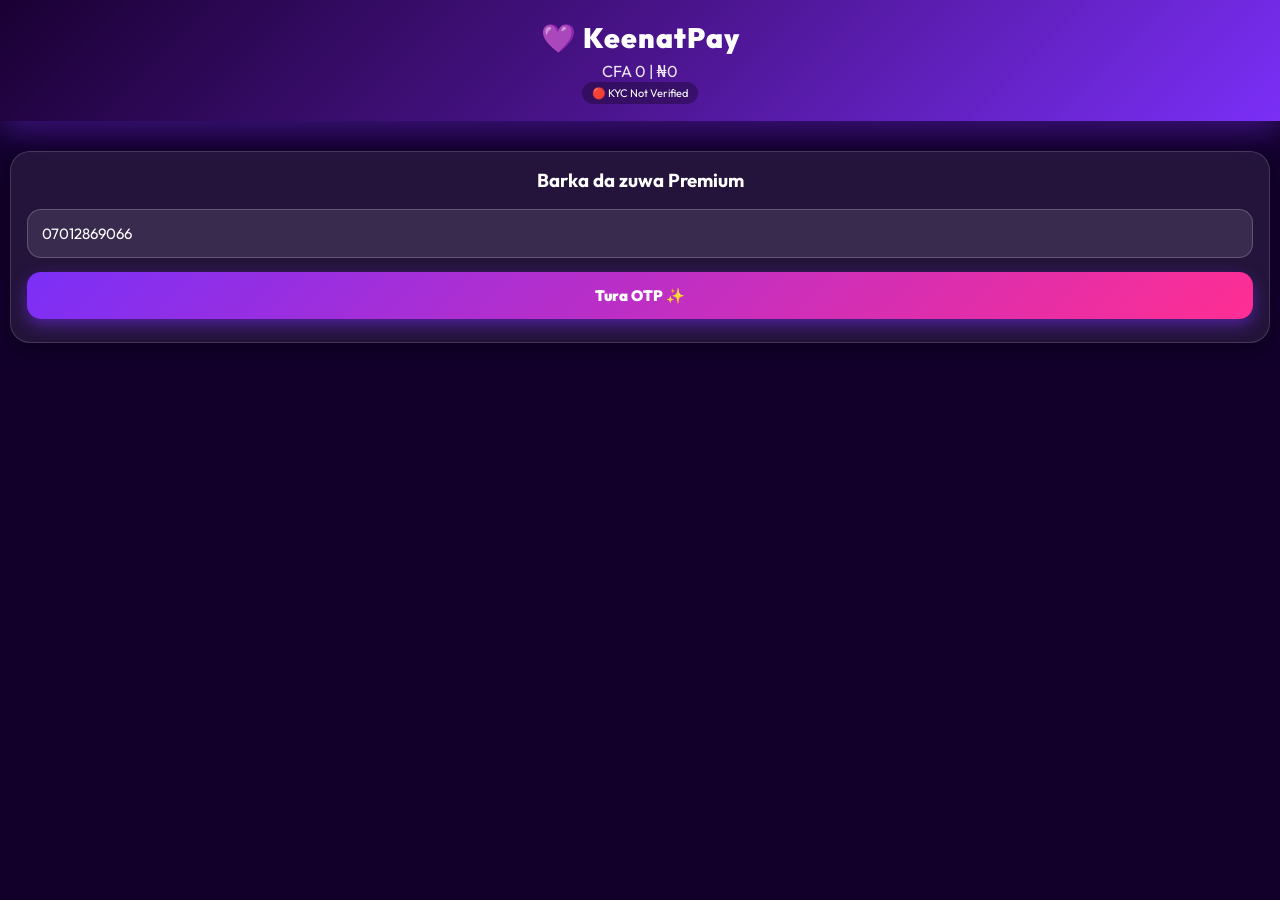
==== commit dade2f9e: "Update login and KYC sections in index.html" ====
--- a/index.html
+++ b/index.html
@@ -1,52 +1,41 @@
 <!DOCTYPE html><html><head><meta charset="utf-8"><meta name="viewport" content="width=device-width,initial-scale=1"><title>KeenatPay Premium</title><style>@import url('https://fonts.googleapis.com/css2?family=Outfit:wght@400;700;900&display=swap');*{box-sizing:border-box;font-family:'Outfit',system-ui;margin:0;padding:0}body{background:#12002b;color:#fff;min-height:100vh}.h{background:linear-gradient(135deg,#1a0033,#4a148c,#7b2ff7);padding:20px;text-align:center;box-shadow:0 10px 30px rgba(123,47,247,.4)}.h h2{font-weight:900;letter-spacing:1px;font-size:28px}.h p{opacity:.9;margin-top:6px}.c{background:rgba(255,255,255,.08);backdrop-filter:blur(12px);margin:10px;padding:16px;border-radius:20px;border:1px solid rgba(255,255,255,.15);box-shadow:0 8px 20px rgba(0,0,0,.3)}input,select,button{width:100%;padding:14px;margin:7px 0;border-radius:14px;border:1px solid rgba(255,255,255,.2);background:rgba(255,255,255,.1);color:#fff;font-size:15px}input::placeholder{color:rgba(255,255,255,.5)}button{background:linear-gradient(135deg,#7b2ff7,#ff2e93);color:#fff;font-weight:900;border:none;box-shadow:0 6px 15px rgba(123,47,247,.5);cursor:pointer}button:active{transform:scale(.98)}.hidden{display:none!important}.bal{background:linear-gradient(135deg,#7b2ff7,#ff2e93,#ff8a00);color:#fff;text-align:center;padding:22px;border-radius:20px}.tab{background:rgba(255,255,255,.1);color:#fff;padding:9px 14px;border-radius:25px;margin:3px;font-size:13px;border:1px solid rgba(255,255,255,.2)}.tab.active{background:#fff;color:#4a148c;font-weight:900}.kyc{background:linear-gradient(135deg,rgba(255,193,7,.15),rgba(255,152,0,.15));border:2px solid #ffb300}.face-box{width:140px;height:140px;border:3px solid #7b2ff7;border-radius:50%;margin:12px auto;display:flex;align-items:center;justify-content:center;font-size:55px;background:rgba(123,47,247,.15);box-shadow:0 0 30px rgba(123,47,247,.5);transition:.3s}.modal{position:fixed;inset:0;background:rgba(18,0,43,.92);z-index:99;display:flex;align-items:center;justify-content:center;padding:16px;backdrop-filter:blur(10px)}.hist{max-height:200px;overflow:auto}</style></head><body>
 <div class="h"><h2>💜 KeenatPay</h2><p id="balT">CFA 0 | ₦0</p><small id="kycStatus" style="background:rgba(0,0,0,.3);padding:4px 10px;border-radius:20px;font-size:11px">🔴 KYC Not Verified</small></div>
-
-<div id="login" class="c" style="margin-top:30px"><h3 style="text-align:center;margin-bottom:10px">Barka da zuwa KeenatPay Premium</h3><input id="ph" value="07012869066" placeholder="Phone number"><button onclick="sO()">Tura OTP ✨</button><div id="s2" class="hidden"><p style="text-align:center;font-size:13px">OTP: <b id="oD" style="background:#7b2ff7;padding:6px 10px;border-radius:10px"></b> ko 123456</p><input id="oI" placeholder="Shigar da OTP"><button onclick="vO()">Tabbatar OTP</button></div><div id="s4" class="hidden"><input id="pS" type="password" placeholder="Saka PIN (4 digits)" maxlength="4"><button onclick="fin()">Shiga KeenatPay 💜</button></div></div>
-
+<div id="login" class="c" style="margin-top:30px"><h3 style="text-align:center;margin-bottom:10px">Barka da zuwa Premium</h3><input id="ph" value="07012869066"><button onclick="sO()">Tura OTP ✨</button><div id="s2" class="hidden"><p style="text-align:center;font-size:13px">OTP: <b id="oD" style="background:#7b2ff7;padding:6px 10px;border-radius:10px"></b> ko 123456</p><input id="oI" placeholder="Shigar da OTP"><button onclick="vO()">Tabbatar</button></div><div id="s4" class="hidden"><input id="pS" type="password" placeholder="PIN 4" maxlength="4"><button onclick="fin()">Shiga 💜</button></div></div>
 <div id="app" class="hidden">
 <div class="c bal"><h2 id="bC">CFA 0</h2><h2 id="bN">₦0</h2><small>Premium Wallet • 07012869066</small></div>
-
-<div id="kycBox" class="c kyc"><h3>📸 Face Verification</h3><p style="font-size:11px;opacity:.8;margin:5px 0">Tabbatar da fuska don buɗe Niger Transfer & Stocks</p><div class="face-box" id="faceBox">📷</div><div style="background:rgba(0,0,0,.3);padding:8px;border-radius:10px;font-size:11px;text-align:center" id="faceRes">Danna don fara Face ID</div><button onclick="startFace()" id="faceBtn" style="margin-top:10px">🔓 Fara Face Verification</button></div>
-
+<div id="kycBox" class="c kyc"><h3>📸 Face Verification</h3><p style="font-size:11px;opacity:.8;margin:5px 0">Tabbatar da fuska don buɗe Niger & Stocks</p><div class="face-box" id="faceBox">📷</div><div style="background:rgba(0,0,0,.3);padding:8px;border-radius:10px;font-size:11px;text-align:center" id="faceRes">Danna don fara Face ID</div><button onclick="startFace()" id="faceBtn" style="margin-top:10px">🔓 Fara Face Verification</button></div>
 <div class="c" style="display:flex;flex-wrap:wrap;justify-content:center"><button onclick="tab('d')" id="t-d" class="tab active">💰 Deposit</button><button onclick="tab('c')" id="t-c" class="tab">💱 Convert</button><button onclick="tab('data')" id="t-data" class="tab">📱 Data</button><button onclick="tab('ne')" id="t-ne" class="tab">🇳🇪 Niger</button><button onclick="tab('stock')" id="t-stock" class="tab">📈 IPO</button></div>
-
-<div id="d" class="c"><h3>💰 Deposit - Moniepoint</h3><p style="font-size:11px;opacity:.7">Tura daga OPay/PalmPay zuwa 9026133849 sannan tabbatar:</p><input id="depN" type="number" placeholder="₦ ka tura misali 5000"><button onclick="depN()">✅ Tabbatar ₦</button><input id="depC" type="number" placeholder="CFA ka karba misali 10000"><button onclick="depC()" style="background:linear-gradient(135deg,#ff8a00,#ff2e93)">✅ Tabbatar CFA</button></div>
-
-<div id="c" class="c hidden"><h3>💱 Convert - 1 CFA = 2.30 NGN</h3><p style="font-size:11px;color:#0f0">Fee 5% • Real Rate</p>CFA <input id="fromC" type="number" value="10000" oninput="calcC()"><input id="toN" readonly><button onclick="doPay('CFA-NGN')">Convert CFA → NGN</button><hr style="margin:12px 0;opacity:.2">NGN <input id="fromN" type="number" value="5000" oninput="calcN()"><input id="toC" readonly><button onclick="doPay('NGN-CFA')">Convert NGN → CFA</button></div>
-
-<div id="data" class="c hidden"><h3>📱 Data & Airtime</h3><select id="net"><option>MTN</option><option>Airtel</option><option>Glo</option><option>9mobile</option></select><input id="dPhone" placeholder="Lambar waya 080..."><select id="dPlan"><option>1GB - ₦300 (30 days)</option><option>2GB - ₦600</option><option>3GB - ₦900</option><option>5GB - ₦1500</option><option>10GB - ₦3000</option></select><button onclick="doPay('DATA')">Siya Yanzu - PIN</button></div>
-
-<div id="ne" class="c hidden"><h3>🇳🇪 Nigeria → Niger CFA</h3><div style="background:rgba(123,47,247,.2);padding:10px;border-radius:12px;font-size:12px">Rate: 1 NGN = 1.5 CFA | Fee 3% | Airtel Money</div><input id="aNE" placeholder="Lambar Niger 227 80..."><input id="amCFA" type="number" placeholder="CFA da zaka tura"><input id="amNGNcalc" readonly placeholder="NGN da za a cire"><button onclick="calcNE()" style="background:rgba(255,255,255,.15)">Lissafta Kudi</button><button onclick="doPay('NE')">🚀 Tura zuwa Niger - PIN</button></div>
-
-<div id="stock" class="c hidden"><h3>📈 Stocks & IPO - Gote Coming</h3><div style="background:rgba(255,255,255,.08);padding:12px;border-radius:14px;margin:8px 0;display:flex;justify-content:space-between;align-items:center"><div><b>MTN NG</b><br><small style="color:#0f0">₦240 • +2.3%</small></div><button style="width:auto;padding:8px 16px" onclick="doPay('STOCK')">Siya</button></div><div style="background:rgba(255,255,255,.08);padding:12px;border-radius:14px;display:flex;justify-content:space-between"><div><b>DANGOTE</b><br><small style="color:#0f0">₦400 • +1.1%</small></div><button style="width:auto;padding:8px 16px" onclick="doPay('STOCK')">Siya</button></div><p style="font-size:10px;opacity:.6;margin-top:8px">KYC Verified only • IPO Gote - Bamboo API</p></div>
-
-<div class="c"><h4 style="margin-bottom:8px">📜 History</h4><div id="hist" class="hist" style="background:rgba(0,0,0,.3);padding:10px;font-size:11px;border-radius:12px">Babu transaction</div><button onclick="location.reload()" style="background:rgba(255,0,0,.3);margin-top:10px;border:1px solid red">Logout</button><p style="font-size:9px;opacity:.4;text-align:center;margin-top:10px">KeenatPay Premium 💜 | 9026133849 | Dark Purple Edition</p></div>
+<div id="d" class="c"><h3>💰 Deposit - Moniepoint 9026133849</h3><input id="depN" type="number" placeholder="₦ ka tura"><button onclick="depN()">✅ Tabbatar ₦</button><input id="depC" type="number" placeholder="CFA"><button onclick="depC()" style="background:linear-gradient(135deg,#ff8a00,#ff2e93)">✅ Tabbatar CFA</button></div>
+<div id="c" class="c hidden"><h3>💱 Convert - 1 CFA = 2.30 NGN</h3>CFA <input id="fromC" type="number" value="10000" oninput="calcC()"><input id="toN" readonly><button onclick="doPay('CFA-NGN')">Convert CFA → NGN</button><hr style="margin:12px 0;opacity:.2">NGN <input id="fromN" type="number" value="5000" oninput="calcN()"><input id="toC" readonly><button onclick="doPay('NGN-CFA')">Convert NGN → CFA</button></div>
+<div id="data" class="c hidden"><h3>📱 Data & Airtime</h3><select id="net"><option>MTN</option><option>Airtel</option><option>Glo</option><option>9mobile</option></select><input id="dPhone" placeholder="Lambar waya"><select id="dPlan"><option>1GB - ₦300</option><option>2GB - ₦600</option><option>5GB - ₦1500</option></select><button onclick="doPay('DATA')">Siya Yanzu</button></div>
+<div id="ne" class="c hidden"><h3>🇳🇪 Nigeria → Niger CFA</h3><div style="background:rgba(123,47,247,.2);padding:10px;border-radius:12px;font-size:12px">Rate: 1 NGN = 1.5 CFA | Fee 3%</div><input id="aNE" placeholder="227 80..."><input id="amCFA" type="number" placeholder="CFA"><input id="amNGNcalc" readonly><button onclick="calcNE()" style="background:rgba(255,255,255,.15)">Lissafta</button><button onclick="doPay('NE')">🚀 Tura Niger</button></div>
+<div id="stock" class="c hidden"><h3>📈 Stocks IPO - Gote</h3><div style="background:rgba(255,255,255,.08);padding:12px;border-radius:14px;margin:8px 0;display:flex;justify-content:space-between"><div><b>MTN NG</b><br><small style="color:#0f0">₦240 • +2.3%</small></div><button style="width:auto;padding:8px 16px" onclick="doPay('STOCK')">Siya</button></div><div style="background:rgba(255,255,255,.08);padding:12px;border-radius:14px;display:flex;justify-content:space-between"><div><b>DANGOTE</b><br><small>₦400</small></div><button style="width:auto;padding:8px 16px" onclick="doPay('STOCK')">Siya</button></div></div>
+<div class="c"><h4>📜 History</h4><div id="hist" class="hist" style="background:rgba(0,0,0,.3);padding:10px;font-size:11px;border-radius:12px">Babu</div><button onclick="location.reload()" style="background:rgba(255,0,0,.3);margin-top:10px;border:1px solid red">Logout</button></div>
 </div>
-
-<div id="pm" class="hidden modal"><div class="c" style="width:90%;background:#1a0033"><h3 id="pt">🔐 PIN</h3><input id="pV" type="password" placeholder="****" maxlength="4" style="text-align:center;font-size:24px;letter-spacing:10px"><p id="pE" style="color:#ff2e93;display:none;font-size:12px;text-align:center"></p><button onclick="cP()">Tabbatar PIN 💜</button><button style="background:rgba(255,255,255,.1)" onclick="document.getElementById('pm').classList.add('hidden')">Soke</button></div></div>
-
+<div id="pm" class="hidden modal"><div class="c" style="width:90%;background:#1a0033"><h3 id="pt">🔐 PIN</h3><input id="pV" type="password" placeholder="****" maxlength="4" style="text-align:center;font-size:24px;letter-spacing:10px"><p id="pE" style="color:#ff2e93;display:none"></p><button onclick="cP()">Tabbatar PIN 💜</button><button style="background:rgba(255,255,255,.1)" onclick="document.getElementById('pm').classList.add('hidden')">Soke</button></div></div>
 <script>
 let g='',u='',bC=0,bN=0,pe='',hi=[],kyc=false;
-function ld(){try{let d=JSON.parse(localStorage.getItem('kp_'+(u||'070'))||'{}');bC=d.bC||0;bN=d.bN||0;hi=d.hi||[];kyc=d.kyc||false;if(kyc)doneKYC();}catch(e){}}function sv(){localStorage.setItem('kp_'+u,JSON.stringify({bC:bC,bN:bN,hi:hi,kyc:kyc}));}
+function ld(){try{let d=JSON.parse(localStorage.getItem('kp_'+(u||'070'))||'{}');bC=d.bC||0;bN=d.bN||0;hi=d.hi||[];kyc=d.kyc||false;if(kyc)doneKYC();}catch(e){}}
+function sv(){localStorage.setItem('kp_'+u,JSON.stringify({bC:bC,bN:bN,hi:hi,kyc:kyc}));}
 function sO(){u=document.getElementById('ph').value;g=Math.floor(100000+Math.random()*900000)+'';document.getElementById('oD').innerText=g;document.getElementById('s2').classList.remove('hidden');ld();}
 function vO(){let v=document.getElementById('oI').value;if(v!==g&&v!=='123456')return alert('OTP: '+g);document.getElementById('s4').classList.remove('hidden');}
 function fin(){let p=document.getElementById('pS').value;if(p.length<4)return alert('PIN 4');localStorage.setItem('pin_'+u,p);document.getElementById('login').classList.add('hidden');document.getElementById('app').classList.remove('hidden');ld();calcC();calcN();up();}
 function tab(i){['d','c','data','ne','stock'].forEach(x=>document.getElementById(x).classList.add('hidden'));document.querySelectorAll('.tab').forEach(t=>t.classList.remove('active'));document.getElementById(i).classList.remove('hidden');document.getElementById('t-'+i).classList.add('active');}
 function calcC(){document.getElementById('toN').value=((parseFloat(document.getElementById('fromC').value)||0)*2.30*0.95).toFixed(2)+' NGN';}
 function calcN(){document.getElementById('toC').value=((parseFloat(document.getElementById('fromN').value)||0)/2.30*0.95).toFixed(0)+' CFA';}
-function calcNE(){let c=parseFloat(document.getElementById('amCFA').value)||0;let n=(c/1.5*1.03).toFixed(0);document.getElementById('amNGNcalc').value='₦'+n+' za a cire (inc 3% fee)';}
-function startFace(){let b=document.getElementById('faceBtn'),r=document.getElementById('faceRes'),box=document.getElementById('faceBox');b.disabled=true;b.innerText='⏳ Ana scanning...';box.style.transform='scale(1.1)';box.style.boxShadow='0 0 50px #7b2ff7';let steps=[['🧠','AI Scanning...'],['😊','Ka yi murmushi...'],['➡️','Juya dama...'],['⬅️','Juya hagu...'],['😮','Bude baki...']];let i=0;let it=setInterval(()=>{if(i>=steps.length){clearInterval(it);kyc=true;doneKYC();sv();alert('✅ FACE VERIFICATION SUCCESS! Yanzu ka zama Premium User!');return;}box.innerText=steps[i][0];r.innerText=steps[i][1];i++;},800);}
-function doneKYC(){document.getElementById('kycBox').style.background='linear-gradient(135deg,rgba(0,255,0,.15),rgba(0,200,0,.1))';document.getElementById('kycBox').style.borderColor='#0f0';document.getElementById('faceBox').innerText='✅';document.getElementById('faceBox').style.borderColor='#0f0';document.getElementById('faceBtn').innerText='✅ Verified - Premium';document.getElementById('kycStatus').innerText='🟢 Premium Verified - Tier 3';document.getElementById('kycStatus').style.background='#0f0';document.getElementById('kycStatus').style.color='#000';document.getElementById('faceRes').innerText='🎉 Tier 3 - Limit ₦50M/day - All features unlocked';}
-function depN(){let a=parseFloat(document.getElementById('depN').value)||0;if(a<100)return alert('Min ₦100');bN+=a;hi.unshift('✅ DEPOSIT ₦'+a+' - Moniepoint - '+new Date().toLocaleTimeString());sv();up();alert('₦'+a+' ya shiga Wallet dinka!');}
+function calcNE(){let c=parseFloat(document.getElementById('amCFA').value)||0;let n=(c/1.5*1.03).toFixed(0);document.getElementById('amNGNcalc').value='₦'+n+' za a cire';}
+function startFace(){let b=document.getElementById('faceBtn'),r=document.getElementById('faceRes'),box=document.getElementById('faceBox');b.disabled=true;b.innerText='⏳ Ana scanning...';let steps=[['🧠','AI Scanning...'],['😊','Murmushi...'],['➡️','Dama...'],['⬅️','Hagu...'],['😮','Bude baki...']];let i=0;let it=setInterval(()=>{if(i>=steps.length){clearInterval(it);kyc=true;doneKYC();sv();alert('✅ FACE VERIFICATION SUCCESS!');return;}box.innerText=steps[i][0];r.innerText=steps[i][1];i++;},800);}
+function doneKYC(){document.getElementById('kycBox').style.background='linear-gradient(135deg,rgba(0,255,0,.15),rgba(0,200,0,.1))';document.getElementById('kycBox').style.borderColor='#0f0';document.getElementById('faceBox').innerText='✅';document.getElementById('faceBtn').innerText='✅ Verified';document.getElementById('kycStatus').innerText='🟢 Premium Verified';document.getElementById('kycStatus').style.background='#0f0';document.getElementById('kycStatus').style.color='#000';document.getElementById('faceRes').innerText='Tier 3 - All unlocked';}
+function depN(){let a=parseFloat(document.getElementById('depN').value)||0;if(a<100)return alert('Min 100');bN+=a;hi.unshift('✅ DEPOSIT ₦'+a);sv();up();alert('₦'+a+' ya shiga!');}
 function depC(){let a=parseFloat(document.getElementById('depC').value)||0;if(a<100)return alert('Min 100');bC+=a;hi.unshift('✅ DEPOSIT CFA '+a);sv();up();alert('CFA '+a+' ya shiga!');}
-function doPay(t){if((t=='NE'||t=='DATA'||t=='STOCK')&&!kyc)return alert('⚠️ Dole kayi Face Verification da farko! Danna Face Verification a sama.');pe=t;document.getElementById('pm').classList.remove('hidden');document.getElementById('pt').innerText='🔐 PIN - '+t;document.getElementById('pV').value='';document.getElementById('pE').style.display='none';}
-function cP(){let p=document.getElementById('pV').value,s=localStorage.getItem('pin_'+u)||'1234';if(p!==s){document.getElementById('pE').style.display='block';document.getElementById('pE').innerText='❌ PIN ba daidai ba! Sake gwadawa';return;}document.getElementById('pm').classList.add('hidden');
+function doPay(t){if((t=='NE'||t=='DATA'||t=='STOCK')&&!kyc)return alert('⚠️ Yi Face Verification da farko!');pe=t;document.getElementById('pm').classList.remove('hidden');document.getElementById('pt').innerText='🔐 PIN - '+t;document.getElementById('pV').value='';}
+function cP(){let p=document.getElementById('pV').value,s=localStorage.getItem('pin_'+u)||'1234';if(p!==s){document.getElementById('pE').style.display='block';document.getElementById('pE').innerText='❌ PIN ba daidai!';return;}document.getElementById('pm').classList.add('hidden');
 if(pe.includes('CFA-NGN')){let c=parseFloat(document.getElementById('fromC').value)||0,n=parseFloat(document.getElementById('toN').value)||0;if(c>bC)return alert('CFA bai isa');bC-=c;bN+=n;hi.unshift('✅ CONVERT '+c+' CFA → ₦'+n);}
 else if(pe.includes('NGN-CFA')){let n=parseFloat(document.getElementById('fromN').value)||0,c=parseFloat(document.getElementById('toC').value)||0;if(n>bN)return alert('₦ bai isa');bN-=n;bC+=c;hi.unshift('✅ CONVERT ₦'+n+' → '+c+' CFA');}
-else if(pe=='DATA'){let a=600;if(a>bN)return alert('₦ bai isa');bN-=a;hi.unshift('✅ DATA 2GB MTN - ₦'+a+' - '+new Date().toLocaleTimeString());}
-else if(pe=='NE'){let a=parseFloat(document.getElementById('amCFA').value)||0;let n=a/1.5*1.03;if(n>bN)return alert('₦ bai isa ₦'+n.toFixed(0));bN-=n;hi.unshift('✅ Niger Transfer CFA '+a+' → '+document.getElementById('aNE').value+' - Fee ₦'+(n-a/1.5).toFixed(0));}
-else if(pe=='STOCK'){hi.unshift('✅ STOCK - MTN NGN - Coming Soon IPO');}
+else if(pe=='DATA'){let a=600;if(a>bN)return alert('₦ bai isa');bN-=a;hi.unshift('✅ DATA 2GB - ₦'+a);}
+else if(pe=='NE'){let a=parseFloat(document.getElementById('amCFA').value)||0;let n=a/1.5*1.03;if(n>bN)return alert('₦ bai isa');bN-=n;hi.unshift('✅ Niger CFA '+a+' → '+document.getElementById('aNE').value);}
+else if(pe=='STOCK'){hi.unshift('✅ STOCK - MTN - Coming Soon');}
 sv();up();alert('🎉 '+pe+' SUCCESS!');}
-function up(){document.getElementById('bC').innerText='CFA '+bC.toLocaleString();document.getElementById('bN').innerText='₦'+bN.toLocaleString();document.getElementById('balT').innerText='CFA '+bC.toLocaleString()+' | ₦'+bN.toLocaleString();document.getElementById('hist').innerHTML=hi.join('<br><br>')||'Babu transaction';sv();}
+function up(){document.getElementById('bC').innerText='CFA '+bC.toLocaleString();document.getElementById('bN').innerText='₦'+bN.toLocaleString();document.getElementById('balT').innerText='CFA '+bC.toLocaleString()+' | ₦'+bN.toLocaleString();document.getElementById('hist').innerHTML=hi.join('<br><br>')||'Babu';sv();}
 calcC();calcN();
 </script></body></html>
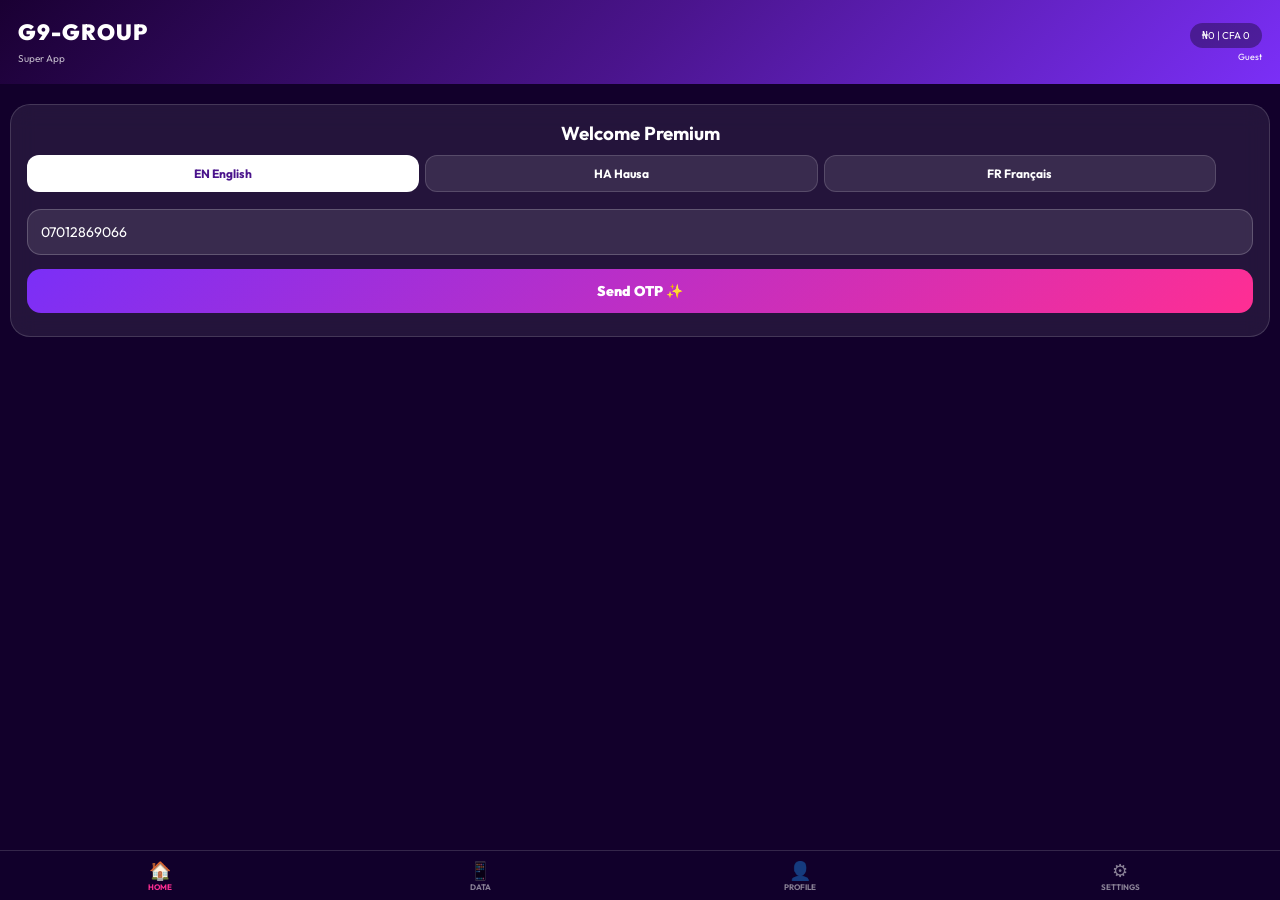
==== commit c00dd1a8: "Update index.html" ====
--- a/index.html
+++ b/index.html
@@ -1,41 +1,349 @@
-<!DOCTYPE html><html><head><meta charset="utf-8"><meta name="viewport" content="width=device-width,initial-scale=1"><title>KeenatPay Premium</title><style>@import url('https://fonts.googleapis.com/css2?family=Outfit:wght@400;700;900&display=swap');*{box-sizing:border-box;font-family:'Outfit',system-ui;margin:0;padding:0}body{background:#12002b;color:#fff;min-height:100vh}.h{background:linear-gradient(135deg,#1a0033,#4a148c,#7b2ff7);padding:20px;text-align:center;box-shadow:0 10px 30px rgba(123,47,247,.4)}.h h2{font-weight:900;letter-spacing:1px;font-size:28px}.h p{opacity:.9;margin-top:6px}.c{background:rgba(255,255,255,.08);backdrop-filter:blur(12px);margin:10px;padding:16px;border-radius:20px;border:1px solid rgba(255,255,255,.15);box-shadow:0 8px 20px rgba(0,0,0,.3)}input,select,button{width:100%;padding:14px;margin:7px 0;border-radius:14px;border:1px solid rgba(255,255,255,.2);background:rgba(255,255,255,.1);color:#fff;font-size:15px}input::placeholder{color:rgba(255,255,255,.5)}button{background:linear-gradient(135deg,#7b2ff7,#ff2e93);color:#fff;font-weight:900;border:none;box-shadow:0 6px 15px rgba(123,47,247,.5);cursor:pointer}button:active{transform:scale(.98)}.hidden{display:none!important}.bal{background:linear-gradient(135deg,#7b2ff7,#ff2e93,#ff8a00);color:#fff;text-align:center;padding:22px;border-radius:20px}.tab{background:rgba(255,255,255,.1);color:#fff;padding:9px 14px;border-radius:25px;margin:3px;font-size:13px;border:1px solid rgba(255,255,255,.2)}.tab.active{background:#fff;color:#4a148c;font-weight:900}.kyc{background:linear-gradient(135deg,rgba(255,193,7,.15),rgba(255,152,0,.15));border:2px solid #ffb300}.face-box{width:140px;height:140px;border:3px solid #7b2ff7;border-radius:50%;margin:12px auto;display:flex;align-items:center;justify-content:center;font-size:55px;background:rgba(123,47,247,.15);box-shadow:0 0 30px rgba(123,47,247,.5);transition:.3s}.modal{position:fixed;inset:0;background:rgba(18,0,43,.92);z-index:99;display:flex;align-items:center;justify-content:center;padding:16px;backdrop-filter:blur(10px)}.hist{max-height:200px;overflow:auto}</style></head><body>
-<div class="h"><h2>💜 KeenatPay</h2><p id="balT">CFA 0 | ₦0</p><small id="kycStatus" style="background:rgba(0,0,0,.3);padding:4px 10px;border-radius:20px;font-size:11px">🔴 KYC Not Verified</small></div>
-<div id="login" class="c" style="margin-top:30px"><h3 style="text-align:center;margin-bottom:10px">Barka da zuwa Premium</h3><input id="ph" value="07012869066"><button onclick="sO()">Tura OTP ✨</button><div id="s2" class="hidden"><p style="text-align:center;font-size:13px">OTP: <b id="oD" style="background:#7b2ff7;padding:6px 10px;border-radius:10px"></b> ko 123456</p><input id="oI" placeholder="Shigar da OTP"><button onclick="vO()">Tabbatar</button></div><div id="s4" class="hidden"><input id="pS" type="password" placeholder="PIN 4" maxlength="4"><button onclick="fin()">Shiga 💜</button></div></div>
+<!DOCTYPE html>
+<html lang="en">
+<head>
+<meta charset="utf-8">
+<meta name="viewport" content="width=device-width,initial-scale=1">
+<title>G9-GROUP Super App</title>
+<script src="https://js.paystack.co/v1/inline.js"></script>
+<style>
+@import url('https://fonts.googleapis.com/css2?family=Outfit:wght@400;700;900&display=swap');
+*{box-sizing:border-box;font-family:'Outfit',system-ui;margin:0;padding:0}
+body{background:#12002b;color:#fff;min-height:100vh;padding-bottom:90px}
+.h{background:linear-gradient(135deg,#1a0033,#4a148c,#7b2ff7);padding:18px;display:flex;justify-content:space-between;align-items:center;position:sticky;top:0;z-index:20}
+.h h2{font-weight:900;letter-spacing:1px;font-size:22px}
+.badge{background:rgba(0,0,0,.35);padding:6px 12px;border-radius:20px;font-size:10px}
+.c{background:rgba(255,255,255,.08);backdrop-filter:blur(12px);margin:10px;padding:16px;border-radius:20px;border:1px solid rgba(255,255,255,.15)}
+input,select,button{width:100%;padding:13px;margin:7px 0;border-radius:14px;border:1px solid rgba(255,255,255,.2);background:rgba(255,255,255,.1);color:#fff;font-size:14px}
+input::placeholder{color:rgba(255,255,255,.5)}
+button{background:linear-gradient(135deg,#7b2ff7,#ff2e93);color:#fff;font-weight:900;border:none;cursor:pointer}
+button:disabled{opacity:.5}
+.hidden{display:none!important}
+.bal{background:linear-gradient(135deg,#7b2ff7,#ff2e93,#ff8a00);text-align:center;padding:20px;border-radius:20px}
+.tab{background:rgba(255,255,255,.1);padding:8px 13px;border-radius:25px;margin:3px;font-size:12px;border:1px solid rgba(255,255,255,.2);display:inline-block;cursor:pointer}
+.tab.active{background:#fff;color:#4a148c;font-weight:900}
+.bottomNav{position:fixed;bottom:0;left:0;right:0;background:rgba(18,0,43,.98);display:flex;justify-content:space-around;padding:8px 0;border-top:1px solid rgba(255,255,255,.15);z-index:30}
+.navItem{flex:1;text-align:center;cursor:pointer;opacity:.5}.navItem.active{opacity:1;color:#ff2e93}
+.navItem div{font-size:18px}.navItem p{font-size:8px;font-weight:700}
+.charge{background:rgba(255,235,59,.15);border:1px solid rgba(255,235,59,.4);border-radius:10px;padding:8px;margin-top:8px;font-size:11px;display:flex;justify-content:space-between}
+.langBtn{width:32%;display:inline-block;background:rgba(255,255,255,.1);padding:10px;border-radius:12px;text-align:center;cursor:pointer;border:1px solid rgba(255,255,255,.15);font-size:12px;font-weight:700}
+.langBtn.active{background:#fff;color:#4a148c}
+.profilePic{width:80px;height:80px;border-radius:50%;background:linear-gradient(135deg,#7b2ff7,#ff2e93);margin:0 auto;display:flex;align-items:center;justify-content:center;font-size:32px;font-weight:900}
+.hist{max-height:180px;overflow:auto;background:rgba(0,0,0,.3);padding:10px;border-radius:12px;font-size:11px}
+</style>
+</head>
+<body>
+
+<div class="h">
+<div><h2 id="appTitle">G9-GROUP</h2><small id="appSub" style="opacity:.7;font-size:10px">Super App</small></div>
+<div style="text-align:right"><div class="badge" id="balTop">₦0 | CFA 0</div><div style="font-size:9px;margin-top:3px" id="uTop">Guest</div></div>
+</div>
+
+<!-- LOGIN -->
+<div id="login" class="c" style="margin-top:20px">
+<h3 style="text-align:center" id="welcomeT">Welcome Premium</h3>
+<div style="display:flex;gap:6px;margin:10px 0"><div class="langBtn active" onclick="setLang('en')">EN English</div><div class="langBtn" onclick="setLang('ha')">HA Hausa</div><div class="langBtn" onclick="setLang('fr')">FR Français</div></div>
+<input id="ph" placeholder="Phone 070..." value="07012869066">
+<button onclick="sendOtp()" id="btnOtp">Send OTP ✨</button>
+<div id="s2" class="hidden"><p style="text-align:center;font-size:12px">OTP: <b id="oD" style="background:#7b2ff7;padding:6px 10px;border-radius:10px"></b> or 123456</p><input id="oI" placeholder="Enter OTP"><button onclick="verifyOtp()" id="btnVerify">Verify</button></div>
+<div id="s4" class="hidden"><input id="pS" type="password" placeholder="PIN 4 digits" maxlength="4"><button onclick="finishLogin()" id="btnLogin">Login 💜</button></div>
+</div>
+
+<!-- MAIN APP -->
 <div id="app" class="hidden">
-<div class="c bal"><h2 id="bC">CFA 0</h2><h2 id="bN">₦0</h2><small>Premium Wallet • 07012869066</small></div>
-<div id="kycBox" class="c kyc"><h3>📸 Face Verification</h3><p style="font-size:11px;opacity:.8;margin:5px 0">Tabbatar da fuska don buɗe Niger & Stocks</p><div class="face-box" id="faceBox">📷</div><div style="background:rgba(0,0,0,.3);padding:8px;border-radius:10px;font-size:11px;text-align:center" id="faceRes">Danna don fara Face ID</div><button onclick="startFace()" id="faceBtn" style="margin-top:10px">🔓 Fara Face Verification</button></div>
-<div class="c" style="display:flex;flex-wrap:wrap;justify-content:center"><button onclick="tab('d')" id="t-d" class="tab active">💰 Deposit</button><button onclick="tab('c')" id="t-c" class="tab">💱 Convert</button><button onclick="tab('data')" id="t-data" class="tab">📱 Data</button><button onclick="tab('ne')" id="t-ne" class="tab">🇳🇪 Niger</button><button onclick="tab('stock')" id="t-stock" class="tab">📈 IPO</button></div>
-<div id="d" class="c"><h3>💰 Deposit - Moniepoint 9026133849</h3><input id="depN" type="number" placeholder="₦ ka tura"><button onclick="depN()">✅ Tabbatar ₦</button><input id="depC" type="number" placeholder="CFA"><button onclick="depC()" style="background:linear-gradient(135deg,#ff8a00,#ff2e93)">✅ Tabbatar CFA</button></div>
-<div id="c" class="c hidden"><h3>💱 Convert - 1 CFA = 2.30 NGN</h3>CFA <input id="fromC" type="number" value="10000" oninput="calcC()"><input id="toN" readonly><button onclick="doPay('CFA-NGN')">Convert CFA → NGN</button><hr style="margin:12px 0;opacity:.2">NGN <input id="fromN" type="number" value="5000" oninput="calcN()"><input id="toC" readonly><button onclick="doPay('NGN-CFA')">Convert NGN → CFA</button></div>
-<div id="data" class="c hidden"><h3>📱 Data & Airtime</h3><select id="net"><option>MTN</option><option>Airtel</option><option>Glo</option><option>9mobile</option></select><input id="dPhone" placeholder="Lambar waya"><select id="dPlan"><option>1GB - ₦300</option><option>2GB - ₦600</option><option>5GB - ₦1500</option></select><button onclick="doPay('DATA')">Siya Yanzu</button></div>
-<div id="ne" class="c hidden"><h3>🇳🇪 Nigeria → Niger CFA</h3><div style="background:rgba(123,47,247,.2);padding:10px;border-radius:12px;font-size:12px">Rate: 1 NGN = 1.5 CFA | Fee 3%</div><input id="aNE" placeholder="227 80..."><input id="amCFA" type="number" placeholder="CFA"><input id="amNGNcalc" readonly><button onclick="calcNE()" style="background:rgba(255,255,255,.15)">Lissafta</button><button onclick="doPay('NE')">🚀 Tura Niger</button></div>
-<div id="stock" class="c hidden"><h3>📈 Stocks IPO - Gote</h3><div style="background:rgba(255,255,255,.08);padding:12px;border-radius:14px;margin:8px 0;display:flex;justify-content:space-between"><div><b>MTN NG</b><br><small style="color:#0f0">₦240 • +2.3%</small></div><button style="width:auto;padding:8px 16px" onclick="doPay('STOCK')">Siya</button></div><div style="background:rgba(255,255,255,.08);padding:12px;border-radius:14px;display:flex;justify-content:space-between"><div><b>DANGOTE</b><br><small>₦400</small></div><button style="width:auto;padding:8px 16px" onclick="doPay('STOCK')">Siya</button></div></div>
-<div class="c"><h4>📜 History</h4><div id="hist" class="hist" style="background:rgba(0,0,0,.3);padding:10px;font-size:11px;border-radius:12px">Babu</div><button onclick="location.reload()" style="background:rgba(255,0,0,.3);margin-top:10px;border:1px solid red">Logout</button></div>
-</div>
-<div id="pm" class="hidden modal"><div class="c" style="width:90%;background:#1a0033"><h3 id="pt">🔐 PIN</h3><input id="pV" type="password" placeholder="****" maxlength="4" style="text-align:center;font-size:24px;letter-spacing:10px"><p id="pE" style="color:#ff2e93;display:none"></p><button onclick="cP()">Tabbatar PIN 💜</button><button style="background:rgba(255,255,255,.1)" onclick="document.getElementById('pm').classList.add('hidden')">Soke</button></div></div>
+
+<div class="c bal"><h2 id="bC">CFA 0</h2><h2 id="bN">₦0</h2><small id="walletSub">Premium Wallet • Profit ₦0</small></div>
+
+<div class="c" style="display:flex;flex-wrap:wrap;justify-content:center">
+<span class="tab active" onclick="openTab('d')" id="tb-d">💰 Deposit</span>
+<span class="tab" onclick="openTab('c')" id="tb-c">💱 Convert</span>
+<span class="tab" onclick="openTab('data')" id="tb-data">📱 Data</span>
+<span class="tab" onclick="openTab('air')" id="tb-air">📞 Airtime</span>
+<span class="tab" onclick="openTab('ne')" id="tb-ne">🇳🇪 Niger</span>
+<span class="tab" onclick="openTab('profile')" id="tb-profile">👤 Profile</span>
+<span class="tab" onclick="openTab('settings')" id="tb-settings">⚙️ Settings</span>
+</div>
+
+<!-- DEPOSIT + PAYSTACK -->
+<div id="d" class="c">
+<h3 id="tDeposit">💰 Deposit - Paystack</h3>
+<input id="depEmail" type="email" placeholder="Email: you@gmail.com" value="customer@g9group.com">
+<input id="depN" type="number" placeholder="NGN Amount Min ₦100">
+<div class="charge"><span id="lAmount">Amount:</span><span id="d1">₦0</span></div>
+<div class="charge"><span id="lFee">Fee:</span><span>₦5</span></div>
+<div class="charge" style="font-weight:900"><span id="lTotal">Total Paystack:</span><span id="dTotal">₦5</span></div>
+<button onclick="payWithPaystack()" id="btnPaystack" style="background:linear-gradient(135deg,#00C3F5,#0066FF)">💳 Pay with Paystack</button>
+<button onclick="depCash()" id="btnManual" style="background:rgba(255,255,255,.15)">✅ Manual Confirm (Demo)</button>
+<input id="depC" type="number" placeholder="CFA Amount" style="margin-top:12px"><button onclick="depCFA()" id="btnCFA">✅ Confirm CFA</button>
+<div id="payLog" class="hist" style="margin-top:8px"></div>
+</div>
+
+<!-- CONVERT -->
+<div id="c" class="c hidden"><h3 id="tConvert">💱 Convert - 1 CFA = 2.30 NGN</h3>CFA <input id="fromC" type="number" value="10000" oninput="calcC()"><input id="toN" readonly><button onclick="doAction('CFA-NGN')" id="btnCfaNgn">Convert CFA → NGN</button><hr style="margin:12px 0;opacity:.2">NGN <input id="fromN" type="number" value="5000" oninput="calcN()"><input id="toC" readonly><button onclick="doAction('NGN-CFA')" id="btnNgnCfa">Convert NGN → CFA</button></div>
+
+<!-- DATA -->
+<div id="data" class="c hidden"><h3 id="tData">📱 Data - BlessData API</h3><select id="net"><option value="1">MTN</option><option value="2">GLO</option><option value="3">AIRTEL</option><option value="4">9MOBILE</option></select><input id="dPhone" placeholder="Phone 080..."><select id="dPlan"><option value="1">1GB - ₦280</option><option value="2">2GB - ₦550</option><option value="3">3GB - ₦800</option><option value="5">5GB - ₦1300</option></select><div class="charge"><span id="lDataPrice">Price:</span><span id="dataPrice">₦280</span></div><div class="charge"><span>Fee:</span><span>₦5</span></div><div class="charge" style="font-weight:900"><span>Total:</span><span id="dataTotal">₦285</span></div><button onclick="doAction('DATA')" id="btnData">Buy Now +₦5</button></div>
+
+<!-- AIRTIME -->
+<div id="air" class="c hidden"><h3 id="tAirtime">📞 Airtime</h3><select id="netAir"><option value="1">MTN</option><option value="2">GLO</option><option value="3">AIRTEL</option><option value="4">9MOBILE</option></select><input id="airPhone" placeholder="Phone 080..."><input id="airAmt" type="number" placeholder="Amount 100"><div class="charge"><span>Amount:</span><span id="airPrice">₦0</span></div><div class="charge"><span>Fee:</span><span>₦5</span></div><div class="charge" style="font-weight:900"><span>Total:</span><span id="airTotal">₦5</span></div><button onclick="doAction('AIRTIME')" id="btnAir">Send Airtime +₦5</button></div>
+
+<!-- NIGER -->
+<div id="ne" class="c hidden"><h3 id="tNiger">🇳🇪 Nigeria → Niger</h3><div style="background:rgba(123,47,247,.2);padding:10px;border-radius:12px;font-size:12px">Rate: 1 NGN = 1.5 CFA | Fee 3%</div><input id="aNE" placeholder="227 80..."><input id="amCFA" type="number" placeholder="CFA to send"><input id="amNGNcalc" readonly><button onclick="calcNE()" id="btnCalc">Calculate</button><button onclick="doAction('NE')" id="btnNiger">🚀 Send Niger</button></div>
+
+<!-- PROFILE EDIT -->
+<div id="profile" class="c hidden">
+<h3 id="tProfile">👤 Edit Profile</h3>
+<div class="profilePic" id="pPic">G9</div>
+<input id="pName" placeholder="Full Name">
+<input id="pPhone" placeholder="Phone Number">
+<input id="pEmail" placeholder="Email Address">
+<input id="pCity" placeholder="City - e.g Kano">
+<button onclick="saveProfile()" id="btnSaveProfile">💾 Save Profile</button>
+<div style="margin-top:12px;padding:10px;background:rgba(0,0,0,.3);border-radius:12px;font-size:11px" id="profileInfo"></div>
+</div>
+
+<!-- SETTINGS - LANGUAGE + SECURITY + EMAIL CONNECT -->
+<div id="settings" class="c hidden">
+<h3 id="tSettings">⚙️ Settings</h3>
+
+<div style="background:rgba(255,255,255,.08);padding:12px;border-radius:14px;margin-bottom:10px">
+<b id="lLang">🌍 Language / Harshe / Langue</b>
+<div style="display:flex;gap:6px;margin-top:8px">
+<div class="langBtn active" id="lb-en" onclick="setLang('en')">English</div>
+<div class="langBtn" id="lb-ha" onclick="setLang('ha')">Hausa</div>
+<div class="langBtn" id="lb-fr" onclick="setLang('fr')">Français</div>
+</div>
+</div>
+
+<div style="background:rgba(255,255,255,.08);padding:12px;border-radius:14px;margin-bottom:10px">
+<b id="lSecurity">🔐 Security - Change PIN</b>
+<input id="oldPin" type="password" placeholder="Old PIN" maxlength="4">
+<input id="newPin" type="password" placeholder="New PIN 4 digits" maxlength="4">
+<input id="confirmPin" type="password" placeholder="Confirm New PIN" maxlength="4">
+<button onclick="changePin()" id="btnChangePin">🔑 Change PIN +₦5 Fee</button>
+</div>
+
+<div style="background:rgba(255,255,255,.08);padding:12px;border-radius:14px;margin-bottom:10px">
+<b id="lEmail">📧 Connect Email</b>
+<input id="connEmail" type="email" placeholder="you@gmail.com">
+<button onclick="connectEmail()" id="btnConnectEmail">📧 Connect Email</button>
+<div id="emailStatus" style="font-size:11px;margin-top:6px;opacity:.7">Not connected</div>
+</div>
+
+<div style="background:rgba(255,0,0,.15);padding:12px;border-radius:14px">
+<b id="lDanger">⚠️ Danger Zone</b><br>
+<small id="lDangerDesc" style="opacity:.7">This will delete all data</small>
+<button onclick="if(confirm('Delete all?')){localStorage.clear();location.reload()}" style="background:rgba(255,0,0,.6);margin-top:8px" id="btnReset">🗑️ Reset App</button>
+<button onclick="logout()" style="background:rgba(255,255,255,.1);margin-top:6px" id="btnLogout">Logout</button>
+</div>
+
+</div>
+
+<div class="c"><h4 id="tHistory">📜 History</h4><div id="hist" class="hist">Babu / None</div></div>
+
+</div>
+
+<div class="bottomNav">
+<div class="navItem active" onclick="openTab('d')"><div>🏠</div><p id="navHome">HOME</p></div>
+<div class="navItem" onclick="openTab('data')"><div>📱</div><p>DATA</p></div>
+<div class="navItem" onclick="openTab('profile')"><div>👤</div><p id="navProfile">PROFILE</p></div>
+<div class="navItem" onclick="openTab('settings')"><div>⚙️</div><p id="navSettings">SETTINGS</p></div>
+</div>
+
 <script>
-let g='',u='',bC=0,bN=0,pe='',hi=[],kyc=false;
-function ld(){try{let d=JSON.parse(localStorage.getItem('kp_'+(u||'070'))||'{}');bC=d.bC||0;bN=d.bN||0;hi=d.hi||[];kyc=d.kyc||false;if(kyc)doneKYC();}catch(e){}}
-function sv(){localStorage.setItem('kp_'+u,JSON.stringify({bC:bC,bN:bN,hi:hi,kyc:kyc}));}
-function sO(){u=document.getElementById('ph').value;g=Math.floor(100000+Math.random()*900000)+'';document.getElementById('oD').innerText=g;document.getElementById('s2').classList.remove('hidden');ld();}
-function vO(){let v=document.getElementById('oI').value;if(v!==g&&v!=='123456')return alert('OTP: '+g);document.getElementById('s4').classList.remove('hidden');}
-function fin(){let p=document.getElementById('pS').value;if(p.length<4)return alert('PIN 4');localStorage.setItem('pin_'+u,p);document.getElementById('login').classList.add('hidden');document.getElementById('app').classList.remove('hidden');ld();calcC();calcN();up();}
-function tab(i){['d','c','data','ne','stock'].forEach(x=>document.getElementById(x).classList.add('hidden'));document.querySelectorAll('.tab').forEach(t=>t.classList.remove('active'));document.getElementById(i).classList.remove('hidden');document.getElementById('t-'+i).classList.add('active');}
+// ===== CONFIG - NO PUBLIC CAC =====
+const CONFIG = {
+  blessDataUrl: "https://blessdata.com.ng/api/data/",
+  blessAirtimeUrl: "https://blessdata.com.ng/api/airtime/",
+  blessKey: "PUT_YOUR_BLESSDATA_KEY_HERE",
+  paystackKey: "PUT_YOUR_PAYSTACK_PUBLIC_KEY_HERE",
+  FEE: 5,
+  // CAC is private - only in local admin logs, not shown to public users
+  PRIVATE_CAC: "7756422",
+  PRIVATE_BUSINESS: "SHEIKH HADI GWANI GENERAL ENTERPRISES"
+};
+
+// ===== MULTI LANGUAGE DICTIONARY =====
+const LANG = {
+ en: {
+  appSub:"Super App - 9 in 1", welcome:"Welcome Premium", sendOtp:"Send OTP ✨", verify:"Verify", login:"Login 💜",
+  walletSub:"Premium Wallet", tDeposit:"💰 Deposit - Paystack", lAmount:"Amount:", lFee:"Fee:", lTotal:"Total Paystack:", btnPaystack:"💳 Pay with Paystack", btnManual:"✅ Manual Confirm (Demo)", btnCFA:"✅ Confirm CFA",
+  tConvert:"💱 Convert - 1 CFA = 2.30 NGN", btnCfaNgn:"Convert CFA → NGN", btnNgnCfa:"Convert NGN → CFA",
+  tData:"📱 Data - BlessData API", lDataPrice:"Price:", btnData:"Buy Now +₦5",
+  tAirtime:"📞 Airtime", btnAir:"Send Airtime +₦5", tNiger:"🇳🇪 Nigeria → Niger", btnCalc:"Calculate", btnNiger:"🚀 Send Niger",
+  tProfile:"👤 Edit Profile", btnSaveProfile:"💾 Save Profile",
+  tSettings:"⚙️ Settings", lLang:"🌍 Language", lSecurity:"🔐 Security - Change PIN", btnChangePin:"🔑 Change PIN +₦5 Fee", lEmail:"📧 Connect Email", btnConnectEmail:"📧 Connect Email",
+  lDanger:"⚠️ Danger Zone", lDangerDesc:"This will delete all data", btnReset:"🗑️ Reset App", btnLogout:"Logout",
+  tHistory:"📜 History", navHome:"HOME", navProfile:"PROFILE", navSettings:"SETTINGS",
+  phPhone:"Phone 070...", phEmail:"Email: you@gmail.com", phNGN:"NGN Amount Min ₦100", phCFA:"CFA Amount", phPhoneData:"Phone 080...", phAmount:"Amount 100"
+ },
+ ha: {
+  appSub:"Super App - 9 a 1", welcome:"Barka da zuwa Premium", sendOtp:"Tura OTP ✨", verify:"Tabbatar", login:"Shiga 💜",
+  walletSub:"Wallet - Riba ₦0", tDeposit:"💰 Ajiya - Paystack", lAmount:"Adadin:", lFee:"Kudin Aiki:", lTotal:"Jimilla Paystack:", btnPaystack:"💳 Biya da Paystack", btnManual:"✅ Tabbatar Manual (Demo)", btnCFA:"✅ Tabbatar CFA",
+  tConvert:"💱 Canja Kudi - 1 CFA = 2.30 NGN", btnCfaNgn:"Canja CFA → NGN", btnNgnCfa:"Canja NGN → CFA",
+  tData:"📱 Data - BlessData", lDataPrice:"Farashi:", btnData:"Saya Yanzu +₦5",
+  tAirtime:"📞 Katin Waya", btnAir:"Tura Kati +₦5", tNiger:"🇳🇪 Nigeria → Nijar", btnCalc:"Lissafta", btnNiger:"🚀 Tura Nijar",
+  tProfile:"👤 Gyara Profile", btnSaveProfile:"💾 Ajiye Profile",
+  tSettings:"⚙️ Saiti", lLang:"🌍 Harshe", lSecurity:"🔐 Tsaro - Canja PIN", btnChangePin:"🔑 Canja PIN +₦5", lEmail:"📧 Haɗa Email", btnConnectEmail:"📧 Haɗa Email",
+  lDanger:"⚠️ Wuri Mai Hatsari", lDangerDesc:"Zai goge komai", btnReset:"🗑️ Goge App", btnLogout:"Fita",
+  tHistory:"📜 Tarihi", navHome:"GIDA", navProfile:"PROFILE", navSettings:"SAITI",
+  phPhone:"Lamba 070...", phEmail:"Email: kai@gmail.com", phNGN:"NGN Adadin Min ₦100", phCFA:"CFA Adadin", phPhoneData:"Lamba 080...", phAmount:"Adadin 100"
+ },
+ fr: {
+  appSub:"Super App - 9 en 1", welcome:"Bienvenue Premium", sendOtp:"Envoyer OTP ✨", verify:"Vérifier", login:"Connexion 💜",
+  walletSub:"Portefeuille Premium", tDeposit:"💰 Dépôt - Paystack", lAmount:"Montant:", lFee:"Frais:", lTotal:"Total Paystack:", btnPaystack:"💳 Payer avec Paystack", btnManual:"✅ Confirmation Manuelle", btnCFA:"✅ Confirmer CFA",
+  tConvert:"💱 Convertir - 1 CFA = 2.30 NGN", btnCfaNgn:"Convertir CFA → NGN", btnNgnCfa:"Convertir NGN → CFA",
+  tData:"📱 Data - BlessData", lDataPrice:"Prix:", btnData:"Acheter +₦5",
+  tAirtime:"📞 Recharge", btnAir:"Envoyer Recharge +₦5", tNiger:"🇳🇪 Nigeria → Niger", btnCalc:"Calculer", btnNiger:"🚀 Envoyer Niger",
+  tProfile:"👤 Modifier Profil", btnSaveProfile:"💾 Sauvegarder Profil",
+  tSettings:"⚙️ Paramètres", lLang:"🌍 Langue", lSecurity:"🔐 Sécurité - Changer PIN", btnChangePin:"🔑 Changer PIN +₦5", lEmail:"📧 Connecter Email", btnConnectEmail:"📧 Connecter Email",
+  lDanger:"⚠️ Zone Danger", lDangerDesc:"Supprimera tout", btnReset:"🗑️ Réinitialiser", btnLogout:"Déconnexion",
+  tHistory:"📜 Historique", navHome:"ACCUEIL", navProfile:"PROFIL", navSettings:"PARAMÈTRES",
+  phPhone:"Téléphone 070...", phEmail:"Email: vous@gmail.com", phNGN:"Montant NGN Min ₦100", phCFA:"Montant CFA", phPhoneData:"Téléphone 080...", phAmount:"Montant 100"
+ }
+};
+
+let currentLang = localStorage.getItem('g9_lang')||'en';
+let bC=0,bN=0,profit=0,logs=[],userPhone='',userEmail='',userName='Guest',userCity='',otpCode='',pin='';
+
+function setLang(l){
+ currentLang=l; localStorage.setItem('g9_lang',l);
+ document.querySelectorAll('.langBtn').forEach(b=>b.classList.remove('active'));
+ let els=document.querySelectorAll('#lb-'+l); if(els) els.forEach(e=>e.classList.add('active'));
+ // also top selector
+ document.querySelectorAll('.langBtn').forEach(btn=>{
+  if(btn.innerText.toLowerCase().includes(l==='en'?'english':l==='ha'?'hausa':'fran')) btn.classList.add('active');
+ });
+ applyLang();
+}
+
+function applyLang(){
+ let t=LANG[currentLang];
+ document.getElementById('appSub').innerText=t.appSub;
+ document.getElementById('welcomeT').innerText=t.welcome;
+ document.getElementById('btnOtp').innerText=t.sendOtp;
+ document.getElementById('btnVerify').innerText=t.verify;
+ document.getElementById('btnLogin').innerText=t.login;
+ document.getElementById('walletSub').innerText=t.walletSub+' • Profit ₦'+profit;
+ document.getElementById('tDeposit').innerText=t.tDeposit;
+ document.getElementById('lAmount').innerText=t.lAmount;
+ document.getElementById('lFee').innerText=t.lFee;
+ document.getElementById('lTotal').innerText=t.lTotal;
+ document.getElementById('btnPaystack').innerText=t.btnPaystack;
+ document.getElementById('btnManual').innerText=t.btnManual;
+ document.getElementById('btnCFA').innerText=t.btnCFA;
+ document.getElementById('tConvert').innerText=t.tConvert;
+ document.getElementById('btnCfaNgn').innerText=t.btnCfaNgn;
+ document.getElementById('btnNgnCfa').innerText=t.btnNgnCfa;
+ document.getElementById('tData').innerText=t.tData;
+ document.getElementById('lDataPrice').innerText=t.lDataPrice;
+ document.getElementById('btnData').innerText=t.btnData;
+ document.getElementById('tAirtime').innerText=t.tAirtime;
+ document.getElementById('btnAir').innerText=t.btnAir;
+ document.getElementById('tNiger').innerText=t.tNiger;
+ document.getElementById('btnCalc').innerText=t.btnCalc;
+ document.getElementById('btnNiger').innerText=t.btnNiger;
+ document.getElementById('tProfile').innerText=t.tProfile;
+ document.getElementById('btnSaveProfile').innerText=t.btnSaveProfile;
+ document.getElementById('tSettings').innerText=t.tSettings;
+ document.getElementById('lLang').innerText=t.lLang;
+ document.getElementById('lSecurity').innerText=t.lSecurity;
+ document.getElementById('btnChangePin').innerText=t.btnChangePin;
+ document.getElementById('lEmail').innerText=t.lEmail;
+ document.getElementById('btnConnectEmail').innerText=t.btnConnectEmail;
+ document.getElementById('lDanger').innerText=t.lDanger;
+ document.getElementById('lDangerDesc').innerText=t.lDangerDesc;
+ document.getElementById('btnReset').innerText=t.btnReset;
+ document.getElementById('btnLogout').innerText=t.btnLogout;
+ document.getElementById('tHistory').innerText=t.tHistory;
+ document.getElementById('navHome').innerText=t.navHome;
+ document.getElementById('navProfile').innerText=t.navProfile;
+ document.getElementById('navSettings').innerText=t.navSettings;
+ // placeholders
+ document.getElementById('ph').placeholder=t.phPhone;
+ document.getElementById('depEmail').placeholder=t.phEmail;
+ document.getElementById('depN').placeholder=t.phNGN;
+ document.getElementById('depC').placeholder=t.phCFA;
+ document.getElementById('dPhone').placeholder=t.phPhoneData;
+ document.getElementById('airPhone').placeholder=t.phPhoneData;
+ document.getElementById('airAmt').placeholder=t.phAmount;
+}
+
+function loadData(){
+ try{
+  let d=JSON.parse(localStorage.getItem('g9_v2')||'{}');
+  bC=d.bC||0; bN=d.bN||0; profit=d.profit||0; logs=d.logs||[]; userPhone=d.phone||''; userEmail=d.email||''; userName=d.name||'Guest'; userCity=d.city||''; pin=d.pin||'1234';
+  currentLang=d.lang||currentLang;
+ }catch(e){}
+}
+function saveData(){localStorage.setItem('g9_v2',JSON.stringify({bC:bN:0,bC,bN,profit,logs,phone:userPhone,email:userEmail,name:userName,city:userCity,pin,lang:currentLang}));}
+function up(){
+ document.getElementById('bC').innerText='CFA '+bC.toLocaleString();
+ document.getElementById('bN').innerText='₦'+bN.toLocaleString();
+ document.getElementById('balTop').innerText='₦'+bN.toLocaleString()+' | CFA '+bC.toLocaleString();
+ document.getElementById('uTop').innerText=userName;
+ document.getElementById('hist').innerHTML=logs.join('<br><br>')||'None / Babu / Aucun';
+ document.getElementById('walletSub').innerText=LANG[currentLang].walletSub+' • Profit ₦'+profit;
+ document.getElementById('profileInfo').innerHTML='Name: '+userName+'<br>Phone: '+userPhone+'<br>Email: '+(userEmail||'Not connected')+'<br>City: '+userCity+'<br>Balance: ₦'+bN+' CFA '+bC+'<br>Profit: ₦'+profit+'<br>Fee: ₦5/txn';
+ document.getElementById('emailStatus').innerText=userEmail?('✅ Connected: '+userEmail):'❌ Not connected';
+ document.getElementById('pPic').innerText=userName.substring(0,2).toUpperCase();
+ saveData();
+}
+
+function sendOtp(){userPhone=document.getElementById('ph').value; if(!userPhone)return alert('Phone'); otpCode=Math.floor(100000+Math.random()*900000)+''; document.getElementById('oD').innerText=otpCode; document.getElementById('s2').classList.remove('hidden'); loadData();}
+function verifyOtp(){let v=document.getElementById('oI').value; if(v!==otpCode && v!=='123456')return alert('OTP: '+otpCode); document.getElementById('s4').classList.remove('hidden');}
+function finishLogin(){let p=document.getElementById('pS').value; if(p.length<4)return alert('PIN 4'); pin=p; localStorage.setItem('pin_'+userPhone,p); document.getElementById('login').classList.add('hidden'); document.getElementById('app').classList.remove('hidden'); document.getElementById('pName').value=userName; document.getElementById('pPhone').value=userPhone; document.getElementById('pEmail').value=userEmail; document.getElementById('pCity').value=userCity; document.getElementById('connEmail').value=userEmail; calcC(); calcN(); up(); applyLang(); setLang(currentLang);}
+function openTab(id){['d','c','data','air','ne','profile','settings'].forEach(x=>{let el=document.getElementById(x); if(el) el.classList.add('hidden');}); document.querySelectorAll('.tab').forEach(t=>t.classList.remove('active')); document.getElementById(id).classList.remove('hidden'); let tb=document.getElementById('tb-'+id); if(tb) tb.classList.add('active');}
 function calcC(){document.getElementById('toN').value=((parseFloat(document.getElementById('fromC').value)||0)*2.30*0.95).toFixed(2)+' NGN';}
 function calcN(){document.getElementById('toC').value=((parseFloat(document.getElementById('fromN').value)||0)/2.30*0.95).toFixed(0)+' CFA';}
-function calcNE(){let c=parseFloat(document.getElementById('amCFA').value)||0;let n=(c/1.5*1.03).toFixed(0);document.getElementById('amNGNcalc').value='₦'+n+' za a cire';}
-function startFace(){let b=document.getElementById('faceBtn'),r=document.getElementById('faceRes'),box=document.getElementById('faceBox');b.disabled=true;b.innerText='⏳ Ana scanning...';let steps=[['🧠','AI Scanning...'],['😊','Murmushi...'],['➡️','Dama...'],['⬅️','Hagu...'],['😮','Bude baki...']];let i=0;let it=setInterval(()=>{if(i>=steps.length){clearInterval(it);kyc=true;doneKYC();sv();alert('✅ FACE VERIFICATION SUCCESS!');return;}box.innerText=steps[i][0];r.innerText=steps[i][1];i++;},800);}
-function doneKYC(){document.getElementById('kycBox').style.background='linear-gradient(135deg,rgba(0,255,0,.15),rgba(0,200,0,.1))';document.getElementById('kycBox').style.borderColor='#0f0';document.getElementById('faceBox').innerText='✅';document.getElementById('faceBtn').innerText='✅ Verified';document.getElementById('kycStatus').innerText='🟢 Premium Verified';document.getElementById('kycStatus').style.background='#0f0';document.getElementById('kycStatus').style.color='#000';document.getElementById('faceRes').innerText='Tier 3 - All unlocked';}
-function depN(){let a=parseFloat(document.getElementById('depN').value)||0;if(a<100)return alert('Min 100');bN+=a;hi.unshift('✅ DEPOSIT ₦'+a);sv();up();alert('₦'+a+' ya shiga!');}
-function depC(){let a=parseFloat(document.getElementById('depC').value)||0;if(a<100)return alert('Min 100');bC+=a;hi.unshift('✅ DEPOSIT CFA '+a);sv();up();alert('CFA '+a+' ya shiga!');}
-function doPay(t){if((t=='NE'||t=='DATA'||t=='STOCK')&&!kyc)return alert('⚠️ Yi Face Verification da farko!');pe=t;document.getElementById('pm').classList.remove('hidden');document.getElementById('pt').innerText='🔐 PIN - '+t;document.getElementById('pV').value='';}
-function cP(){let p=document.getElementById('pV').value,s=localStorage.getItem('pin_'+u)||'1234';if(p!==s){document.getElementById('pE').style.display='block';document.getElementById('pE').innerText='❌ PIN ba daidai!';return;}document.getElementById('pm').classList.add('hidden');
-if(pe.includes('CFA-NGN')){let c=parseFloat(document.getElementById('fromC').value)||0,n=parseFloat(document.getElementById('toN').value)||0;if(c>bC)return alert('CFA bai isa');bC-=c;bN+=n;hi.unshift('✅ CONVERT '+c+' CFA → ₦'+n);}
-else if(pe.includes('NGN-CFA')){let n=parseFloat(document.getElementById('fromN').value)||0,c=parseFloat(document.getElementById('toC').value)||0;if(n>bN)return alert('₦ bai isa');bN-=n;bC+=c;hi.unshift('✅ CONVERT ₦'+n+' → '+c+' CFA');}
-else if(pe=='DATA'){let a=600;if(a>bN)return alert('₦ bai isa');bN-=a;hi.unshift('✅ DATA 2GB - ₦'+a);}
-else if(pe=='NE'){let a=parseFloat(document.getElementById('amCFA').value)||0;let n=a/1.5*1.03;if(n>bN)return alert('₦ bai isa');bN-=n;hi.unshift('✅ Niger CFA '+a+' → '+document.getElementById('aNE').value);}
-else if(pe=='STOCK'){hi.unshift('✅ STOCK - MTN - Coming Soon');}
-sv();up();alert('🎉 '+pe+' SUCCESS!');}
-function up(){document.getElementById('bC').innerText='CFA '+bC.toLocaleString();document.getElementById('bN').innerText='₦'+bN.toLocaleString();document.getElementById('balT').innerText='CFA '+bC.toLocaleString()+' | ₦'+bN.toLocaleString();document.getElementById('hist').innerHTML=hi.join('<br><br>')||'Babu';sv();}
-calcC();calcN();
-</script></body></html>
+function calcNE(){let c=parseFloat(document.getElementById('amCFA').value)||0; let n=(c/1.5*1.03).toFixed(0); document.getElementById('amNGNcalc').value='₦'+n+' will be deducted';}
+function saveProfile(){
+ userName=document.getElementById('pName').value||userName;
+ userPhone=document.getElementById('pPhone').value||userPhone;
+ userEmail=document.getElementById('pEmail').value||userEmail;
+ userCity=document.getElementById('pCity').value||userCity;
+ document.getElementById('connEmail').value=userEmail;
+ logs.unshift('👤 Profile Updated: '+userName); up(); alert('Profile Saved!');
+}
+function connectEmail(){
+ let e=document.getElementById('connEmail').value; if(!e.includes('@'))return alert('Valid email'); userEmail=e; document.getElementById('pEmail').value=e; logs.unshift('📧 Email Connected: '+e); up(); alert('Email Connected: '+e);
+}
+function changePin(){
+ let old=document.getElementById('oldPin').value, ne=document.getElementById('newPin').value, co=document.getElementById('confirmPin').value;
+ if(old!==pin)return alert('Old PIN wrong'); if(ne.length<4)return alert('New PIN 4 digits'); if(ne!==co)return alert('Confirm mismatch');
+ if(bN<5)return alert('Need ₦5 fee for PIN change');
+ pin=ne; bN-=5; profit+=5; localStorage.setItem('pin_'+userPhone,ne); logs.unshift('🔐 PIN Changed - Fee ₦5'); up(); alert('PIN Changed! Fee ₦5 deducted');
+ document.getElementById('oldPin').value=''; document.getElementById('newPin').value=''; document.getElementById('confirmPin').value='';
+}
+function depCash(){let a=parseFloat(document.getElementById('depN').value)||0; if(a<100)return alert('Min 100'); bN+=a; logs.unshift('✅ DEPOSIT ₦'+a+' Manual'); up();}
+function depCFA(){let a=parseFloat(document.getElementById('depC').value)||0; if(a<100)return alert('Min 100'); bC+=a; logs.unshift('✅ DEPOSIT CFA '+a); up();}
+function payWithPaystack(){
+ let amount=parseFloat(document.getElementById('depN').value)||0; let email=document.getElementById('depEmail').value||userEmail;
+ if(!amount||amount<100)return alert('Min ₦100'); if(!email.includes('@'))return alert('Valid email required!');
+ if(CONFIG.paystackKey.includes('PUT_YOUR')){
+  bN+=amount; profit+=CONFIG.FEE; logs.unshift('✅ PAYSTACK DEMO: +₦'+amount+' Fee +₦5'); up(); alert('DEMO +₦'+amount+' Added - Add Paystack Key for LIVE!'); return;
+ }
+ let total=(amount+CONFIG.FEE)*100;
+ let h=PaystackPop.setup({
+  key: CONFIG.paystackKey, email: email, amount: total, currency:"NGN", ref:"G9-"+Date.now(),
+  callback:function(res){bN+=amount; profit+=CONFIG.FEE; logs.unshift('✅ PAYSTACK LIVE: +₦'+amount+' Ref:'+res.reference); up(); document.getElementById('payLog').innerHTML='<div style="color:#0f0">✅ +₦'+amount+' Ref:'+res.reference+'</div>'+document.getElementById('payLog').innerHTML; alert('Paid! +₦'+amount);},
+  onClose:function(){alert('Closed')}
+ }); h.openIframe();
+}
+function doAction(t){
+ if(t==='CFA-NGN'){let c=parseFloat(document.getElementById('fromC').value)||0; let n=parseFloat(document.getElementById('toN').value)||0; if(c>bC)return alert('CFA insufficient'); bC-=c; bN+=n; logs.unshift('✅ CONVERT '+c+' CFA → ₦'+n);}
+ else if(t==='NGN-CFA'){let n=parseFloat(document.getElementById('fromN').value)||0; let c=parseFloat(document.getElementById('toC').value)||0; if(n>bN)return alert('NGN insufficient'); bN-=n; bC+=c; logs.unshift('✅ CONVERT ₦'+n+' → '+c+' CFA');}
+ else if(t==='DATA'){let price=document.getElementById('dPlan').value=='1'?280:document.getElementById('dPlan').value=='2'?550:document.getElementById('dPlan').value=='3'?800:1300; let total=price+CONFIG.FEE; if(bN<total)return alert('Need ₦'+total); bN-=total; profit+=CONFIG.FEE; logs.unshift('✅ DATA '+document.getElementById('dPhone').value+' ₦'+total+' (Profit ₦5)');}
+ else if(t==='AIRTIME'){let amt=parseFloat(document.getElementById('airAmt').value)||0; let total=amt+CONFIG.FEE; if(bN<total)return alert('Need ₦'+total); bN-=total; profit+=CONFIG.FEE; logs.unshift('✅ AIRTIME '+document.getElementById('airPhone').value+' ₦'+total);}
+ else if(t==='NE'){let a=parseFloat(document.getElementById('amCFA').value)||0; let n=a/1.5*1.03; if(bN<n)return alert('NGN insufficient Need ₦'+n.toFixed(0)); bN-=n; logs.unshift('✅ NIGER CFA '+a+' → '+document.getElementById('aNE').value+' Cost ₦'+n.toFixed(0));}
+ up();
+}
+function logout(){document.getElementById('app').classList.add('hidden'); document.getElementById('login').classList.remove('hidden');}
+
+// INIT
+loadData(); applyLang(); setLang(currentLang);
+document.getElementById('dPlan').addEventListener('change', e=>{let p=e.target.value=='1'?280:e.target.value=='2'?550:e.target.value=='3'?800:1300; document.getElementById('dataPrice').innerText='₦'+p; document.getElementById('dataTotal').innerText='₦'+(p+CONFIG.FEE);});
+document.getElementById('airAmt').addEventListener('input', e=>{let a=parseFloat(e.target.value)||0; document.getElementById('airPrice').innerText='₦'+a; document.getElementById('airTotal').innerText='₦'+(a+CONFIG.FEE);});
+document.getElementById('depN').addEventListener('input', e=>{let a=parseFloat(e.target.value)||0; document.getElementById('d1').innerText='₦'+a; document.getElementById('dTotal').innerText='₦'+(a+CONFIG.FEE);});
+</script>
+</body>
+                                                                                                      </html>
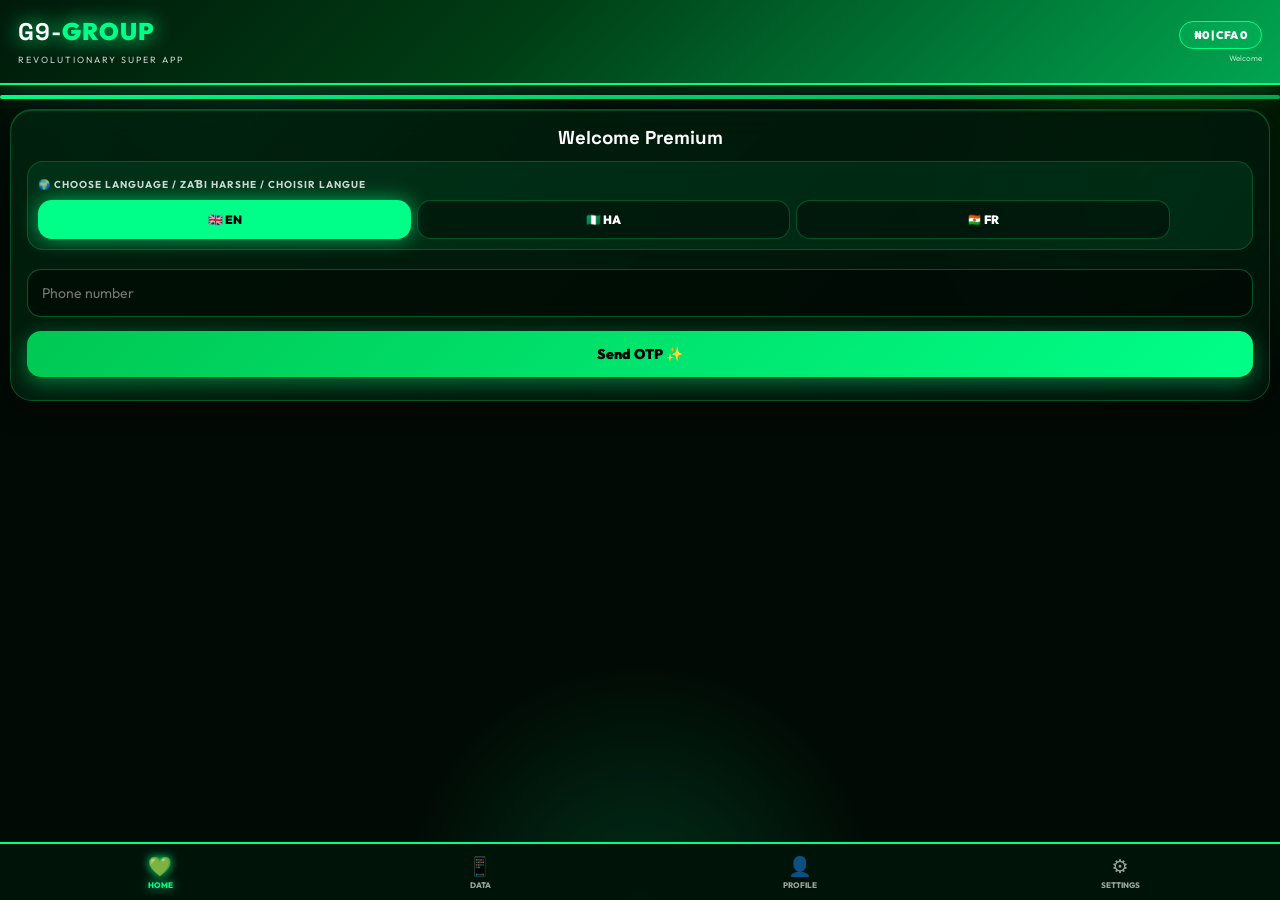
==== commit 5cd314c5: "Update index.html" ====
--- a/index.html
+++ b/index.html
@@ -3,55 +3,78 @@
 <head>
 <meta charset="utf-8">
 <meta name="viewport" content="width=device-width,initial-scale=1">
-<title>G9-GROUP Super App</title>
+<title>G9-GROUP | Revolutionary Super App</title>
 <script src="https://js.paystack.co/v1/inline.js"></script>
 <style>
-@import url('https://fonts.googleapis.com/css2?family=Outfit:wght@400;700;900&display=swap');
+@import url('https://fonts.googleapis.com/css2?family=Outfit:wght@400;700;900&family=Space+Grotesk:wght@700&display=swap');
 *{box-sizing:border-box;font-family:'Outfit',system-ui;margin:0;padding:0}
-body{background:#12002b;color:#fff;min-height:100vh;padding-bottom:90px}
-.h{background:linear-gradient(135deg,#1a0033,#4a148c,#7b2ff7);padding:18px;display:flex;justify-content:space-between;align-items:center;position:sticky;top:0;z-index:20}
-.h h2{font-weight:900;letter-spacing:1px;font-size:22px}
-.badge{background:rgba(0,0,0,.35);padding:6px 12px;border-radius:20px;font-size:10px}
-.c{background:rgba(255,255,255,.08);backdrop-filter:blur(12px);margin:10px;padding:16px;border-radius:20px;border:1px solid rgba(255,255,255,.15)}
-input,select,button{width:100%;padding:13px;margin:7px 0;border-radius:14px;border:1px solid rgba(255,255,255,.2);background:rgba(255,255,255,.1);color:#fff;font-size:14px}
-input::placeholder{color:rgba(255,255,255,.5)}
-button{background:linear-gradient(135deg,#7b2ff7,#ff2e93);color:#fff;font-weight:900;border:none;cursor:pointer}
-button:disabled{opacity:.5}
+body{background:#020a05;color:#fff;min-height:100vh;padding-bottom:90px;overflow-x:hidden}
+body::before{content:'';position:fixed;inset:0;background:radial-gradient(800px at 20% -10%,#00ff88 0%,transparent 50%),radial-gradient(600px at 90% 20%,#0aff00 0%,transparent 40%),radial-gradient(500px at 50% 100%,#00ff88 0%,transparent 50%);opacity:.15;pointer-events:none;z-index:-1}
+/* HEADER REVOLUTIONARY */
+.h{background:linear-gradient(135deg,#001a0a 0%,#003d14 40%,#00a651 100%);padding:16px 18px;display:flex;justify-content:space-between;align-items:center;position:sticky;top:0;z-index:30;border-bottom:2px solid #00ff88;box-shadow:0 0 30px rgba(0,255,136,.3)}
+.h h2{font-family:'Space Grotesk';font-weight:900;font-size:24px;letter-spacing:1px;color:#fff;text-shadow:0 0 20px #00ff88}
+.h h2 span{color:#00ff88}
+.badge{background:rgba(0,255,136,.15);border:1px solid #00ff88;padding:6px 14px;border-radius:30px;font-size:11px;font-weight:900;backdrop-filter:blur(10px)}
+.c{background:linear-gradient(135deg,rgba(0,40,15,.7),rgba(0,20,10,.9));backdrop-filter:blur(16px);margin:10px;padding:16px;border-radius:22px;border:1px solid rgba(0,255,136,.25);box-shadow:0 8px 25px rgba(0,0,0,.5), inset 0 1px 0 rgba(0,255,136,.2)}
+input,select,button{width:100%;padding:14px;margin:7px 0;border-radius:14px;border:1px solid rgba(0,255,136,.3);background:rgba(0,0,0,.45);color:#fff;font-size:14px;outline:none}
+input:focus{border-color:#00ff88;box-shadow:0 0 0 3px rgba(0,255,136,.2)}
+button{background:linear-gradient(135deg,#00c853,#00ff88);color:#000;font-weight:900;border:none;cursor:pointer;box-shadow:0 6px 20px rgba(0,255,136,.4);transition:.2s}
+button:active{transform:scale(.97)}
 .hidden{display:none!important}
-.bal{background:linear-gradient(135deg,#7b2ff7,#ff2e93,#ff8a00);text-align:center;padding:20px;border-radius:20px}
-.tab{background:rgba(255,255,255,.1);padding:8px 13px;border-radius:25px;margin:3px;font-size:12px;border:1px solid rgba(255,255,255,.2);display:inline-block;cursor:pointer}
-.tab.active{background:#fff;color:#4a148c;font-weight:900}
-.bottomNav{position:fixed;bottom:0;left:0;right:0;background:rgba(18,0,43,.98);display:flex;justify-content:space-around;padding:8px 0;border-top:1px solid rgba(255,255,255,.15);z-index:30}
-.navItem{flex:1;text-align:center;cursor:pointer;opacity:.5}.navItem.active{opacity:1;color:#ff2e93}
-.navItem div{font-size:18px}.navItem p{font-size:8px;font-weight:700}
-.charge{background:rgba(255,235,59,.15);border:1px solid rgba(255,235,59,.4);border-radius:10px;padding:8px;margin-top:8px;font-size:11px;display:flex;justify-content:space-between}
-.langBtn{width:32%;display:inline-block;background:rgba(255,255,255,.1);padding:10px;border-radius:12px;text-align:center;cursor:pointer;border:1px solid rgba(255,255,255,.15);font-size:12px;font-weight:700}
-.langBtn.active{background:#fff;color:#4a148c}
-.profilePic{width:80px;height:80px;border-radius:50%;background:linear-gradient(135deg,#7b2ff7,#ff2e93);margin:0 auto;display:flex;align-items:center;justify-content:center;font-size:32px;font-weight:900}
-.hist{max-height:180px;overflow:auto;background:rgba(0,0,0,.3);padding:10px;border-radius:12px;font-size:11px}
+.bal{background:linear-gradient(135deg,#001a0a,#00a651,#00ff88);text-align:center;padding:22px;border-radius:22px;border:1px solid #00ff88;box-shadow:0 0 40px rgba(0,255,136,.4)}
+.tab{background:rgba(0,0,0,.4);padding:9px 14px;border-radius:25px;margin:4px;font-size:11px;border:1px solid rgba(0,255,136,.25);display:inline-block;cursor:pointer;font-weight:700}
+.tab.active{background:#00ff88;color:#000;box-shadow:0 0 20px rgba(0,255,136,.6)}
+.bottomNav{position:fixed;bottom:0;left:0;right:0;background:rgba(0,20,10,.98);display:flex;justify-content:space-around;padding:10px 0;border-top:2px solid #00ff88;z-index:30;backdrop-filter:blur(20px)}
+.navItem{flex:1;text-align:center;cursor:pointer;opacity:.6}.navItem.active{opacity:1;color:#00ff88;text-shadow:0 0 10px #00ff88}
+.navItem div{font-size:19px}.navItem p{font-size:8px;font-weight:800;margin-top:2px}
+.charge{background:rgba(0,255,136,.1);border:1px solid rgba(0,255,136,.3);border-radius:12px;padding:9px;margin-top:8px;font-size:11px;display:flex;justify-content:space-between}
+.langBtn{width:31%;display:inline-block;padding:11px;border-radius:14px;text-align:center;cursor:pointer;border:1px solid rgba(0,255,136,.25);font-size:12px;font-weight:900;background:rgba(0,0,0,.4);transition:.2s}
+.langBtn.active{background:#00ff88;color:#000;box-shadow:0 0 20px rgba(0,255,136,.6)}
+.profilePic{width:86px;height:86px;border-radius:50%;background:linear-gradient(135deg,#00c853,#00ff88);margin:0 auto;display:flex;align-items:center;justify-content:center;font-size:34px;font-weight:900;color:#000;border:3px solid #00ff88;box-shadow:0 0 30px rgba(0,255,136,.5)}
+.hist{max-height:200px;overflow:auto;background:rgba(0,0,0,.5);padding:10px;border-radius:14px;font-size:11px;border:1px solid rgba(0,255,136,.15)}
+.karaokeBar{height:4px;background:linear-gradient(90deg,#00ff88,#00a651,#00ff88);background-size:200% 100%;animation:flow 2s linear infinite;border-radius:10px;margin:10px 0}
+@keyframes flow{0%{background-position:0% 50%}100%{background-position:200% 50%}}
 </style>
 </head>
 <body>
 
 <div class="h">
-<div><h2 id="appTitle">G9-GROUP</h2><small id="appSub" style="opacity:.7;font-size:10px">Super App</small></div>
-<div style="text-align:right"><div class="badge" id="balTop">₦0 | CFA 0</div><div style="font-size:9px;margin-top:3px" id="uTop">Guest</div></div>
-</div>
-
-<!-- LOGIN -->
-<div id="login" class="c" style="margin-top:20px">
-<h3 style="text-align:center" id="welcomeT">Welcome Premium</h3>
-<div style="display:flex;gap:6px;margin:10px 0"><div class="langBtn active" onclick="setLang('en')">EN English</div><div class="langBtn" onclick="setLang('ha')">HA Hausa</div><div class="langBtn" onclick="setLang('fr')">FR Français</div></div>
-<input id="ph" placeholder="Phone 070..." value="07012869066">
+<div><h2>G9-<span>GROUP</span></h2><small style="font-size:9px;opacity:.8;letter-spacing:2px">REVOLUTIONARY SUPER APP</small></div>
+<div style="text-align:right"><div class="badge" id="balTop">₦0 | CFA 0</div><div style="font-size:8px;margin-top:4px;opacity:.7" id="uTop">Welcome</div></div>
+</div>
+<div class="karaokeBar"></div>
+
+<!-- LOGIN WITH LANGUAGE SELECTOR VISIBLE -->
+<div id="login" class="c" style="margin-top:8px">
+<h3 style="text-align:center;font-family:'Space Grotesk'" id="welcomeT">Welcome Premium</h3>
+
+<!-- LANGUAGE SELECTOR - ALWAYS VISIBLE HERE -->
+<div style="margin:12px 0;padding:10px;background:rgba(0,255,136,.08);border-radius:16px;border:1px solid rgba(0,255,136,.2)">
+<b style="font-size:10px;letter-spacing:1px;opacity:.8" id="lChoose">🌍 CHOOSE LANGUAGE / ZAƁI HARSHE / CHOISIR LANGUE</b>
+<div style="display:flex;gap:6px;margin-top:8px">
+<div class="langBtn active" id="login-en" onclick="setLang('en')">🇬🇧 EN</div>
+<div class="langBtn" id="login-ha" onclick="setLang('ha')">🇳🇬 HA</div>
+<div class="langBtn" id="login-fr" onclick="setLang('fr')">🇳🇪 FR</div>
+</div>
+</div>
+
+<input id="ph" placeholder="Phone number / Lambar waya / Téléphone" inputmode="numeric">
 <button onclick="sendOtp()" id="btnOtp">Send OTP ✨</button>
-<div id="s2" class="hidden"><p style="text-align:center;font-size:12px">OTP: <b id="oD" style="background:#7b2ff7;padding:6px 10px;border-radius:10px"></b> or 123456</p><input id="oI" placeholder="Enter OTP"><button onclick="verifyOtp()" id="btnVerify">Verify</button></div>
-<div id="s4" class="hidden"><input id="pS" type="password" placeholder="PIN 4 digits" maxlength="4"><button onclick="finishLogin()" id="btnLogin">Login 💜</button></div>
-</div>
-
-<!-- MAIN APP -->
+<div id="s2" class="hidden">
+<p style="text-align:center;font-size:12px;margin:8px 0">OTP: <b id="oD" style="background:#00ff88;color:#000;padding:6px 12px;border-radius:10px">---</b> or 123456</p>
+<input id="oI" placeholder="Enter OTP / Shigar OTP / Entrez OTP" inputmode="numeric">
+<button onclick="verifyOtp()" id="btnVerify">Verify / Tabbatar / Vérifier</button>
+</div>
+<div id="s4" class="hidden">
+<input id="pS" type="password" placeholder="Create 4-digit PIN" maxlength="4" inputmode="numeric">
+<button onclick="finishLogin()" id="btnLogin">Login Secure 💚</button>
+</div>
+</div>
+
+<!-- APP -->
 <div id="app" class="hidden">
 
-<div class="c bal"><h2 id="bC">CFA 0</h2><h2 id="bN">₦0</h2><small id="walletSub">Premium Wallet • Profit ₦0</small></div>
+<div class="c bal"><h2 id="bC">CFA 0</h2><h2 id="bN">₦0</h2><small id="walletSub">Premium Wallet • Profit ₦0</small><div class="karaokeBar" style="background:rgba(0,0,0,.3);margin-top:10px"></div></div>
 
 <div class="c" style="display:flex;flex-wrap:wrap;justify-content:center">
 <span class="tab active" onclick="openTab('d')" id="tb-d">💰 Deposit</span>
@@ -63,163 +86,108 @@
 <span class="tab" onclick="openTab('settings')" id="tb-settings">⚙️ Settings</span>
 </div>
 
-<!-- DEPOSIT + PAYSTACK -->
+<!-- DEPOSIT -->
 <div id="d" class="c">
 <h3 id="tDeposit">💰 Deposit - Paystack</h3>
-<input id="depEmail" type="email" placeholder="Email: you@gmail.com" value="customer@g9group.com">
+<input id="depEmail" type="email" placeholder="Email for Paystack receipt">
 <input id="depN" type="number" placeholder="NGN Amount Min ₦100">
 <div class="charge"><span id="lAmount">Amount:</span><span id="d1">₦0</span></div>
 <div class="charge"><span id="lFee">Fee:</span><span>₦5</span></div>
-<div class="charge" style="font-weight:900"><span id="lTotal">Total Paystack:</span><span id="dTotal">₦5</span></div>
-<button onclick="payWithPaystack()" id="btnPaystack" style="background:linear-gradient(135deg,#00C3F5,#0066FF)">💳 Pay with Paystack</button>
-<button onclick="depCash()" id="btnManual" style="background:rgba(255,255,255,.15)">✅ Manual Confirm (Demo)</button>
-<input id="depC" type="number" placeholder="CFA Amount" style="margin-top:12px"><button onclick="depCFA()" id="btnCFA">✅ Confirm CFA</button>
+<div class="charge" style="font-weight:900;background:rgba(0,255,136,.2)"><span id="lTotal">Total Paystack:</span><span id="dTotal">₦5</span></div>
+<button onclick="payWithPaystack()" id="btnPaystack" style="background:linear-gradient(135deg,#00C3F5,#0066FF);color:#fff">💳 Pay with Paystack - Card / Transfer / USSD</button>
+<button onclick="depCash()" id="btnManual" style="background:rgba(0,255,136,.15);color:#00ff88;border:1px solid #00ff88">✅ Manual Confirm (Demo Mode)</button>
+<input id="depC" type="number" placeholder="CFA Deposit" style="margin-top:12px"><button onclick="depCFA()" id="btnCFA">✅ Confirm CFA</button>
 <div id="payLog" class="hist" style="margin-top:8px"></div>
 </div>
 
-<!-- CONVERT -->
 <div id="c" class="c hidden"><h3 id="tConvert">💱 Convert - 1 CFA = 2.30 NGN</h3>CFA <input id="fromC" type="number" value="10000" oninput="calcC()"><input id="toN" readonly><button onclick="doAction('CFA-NGN')" id="btnCfaNgn">Convert CFA → NGN</button><hr style="margin:12px 0;opacity:.2">NGN <input id="fromN" type="number" value="5000" oninput="calcN()"><input id="toC" readonly><button onclick="doAction('NGN-CFA')" id="btnNgnCfa">Convert NGN → CFA</button></div>
 
-<!-- DATA -->
-<div id="data" class="c hidden"><h3 id="tData">📱 Data - BlessData API</h3><select id="net"><option value="1">MTN</option><option value="2">GLO</option><option value="3">AIRTEL</option><option value="4">9MOBILE</option></select><input id="dPhone" placeholder="Phone 080..."><select id="dPlan"><option value="1">1GB - ₦280</option><option value="2">2GB - ₦550</option><option value="3">3GB - ₦800</option><option value="5">5GB - ₦1300</option></select><div class="charge"><span id="lDataPrice">Price:</span><span id="dataPrice">₦280</span></div><div class="charge"><span>Fee:</span><span>₦5</span></div><div class="charge" style="font-weight:900"><span>Total:</span><span id="dataTotal">₦285</span></div><button onclick="doAction('DATA')" id="btnData">Buy Now +₦5</button></div>
-
-<!-- AIRTIME -->
-<div id="air" class="c hidden"><h3 id="tAirtime">📞 Airtime</h3><select id="netAir"><option value="1">MTN</option><option value="2">GLO</option><option value="3">AIRTEL</option><option value="4">9MOBILE</option></select><input id="airPhone" placeholder="Phone 080..."><input id="airAmt" type="number" placeholder="Amount 100"><div class="charge"><span>Amount:</span><span id="airPrice">₦0</span></div><div class="charge"><span>Fee:</span><span>₦5</span></div><div class="charge" style="font-weight:900"><span>Total:</span><span id="airTotal">₦5</span></div><button onclick="doAction('AIRTIME')" id="btnAir">Send Airtime +₦5</button></div>
-
-<!-- NIGER -->
-<div id="ne" class="c hidden"><h3 id="tNiger">🇳🇪 Nigeria → Niger</h3><div style="background:rgba(123,47,247,.2);padding:10px;border-radius:12px;font-size:12px">Rate: 1 NGN = 1.5 CFA | Fee 3%</div><input id="aNE" placeholder="227 80..."><input id="amCFA" type="number" placeholder="CFA to send"><input id="amNGNcalc" readonly><button onclick="calcNE()" id="btnCalc">Calculate</button><button onclick="doAction('NE')" id="btnNiger">🚀 Send Niger</button></div>
-
-<!-- PROFILE EDIT -->
+<div id="data" class="c hidden"><h3 id="tData">📱 Data - BlessData API</h3><select id="net"><option value="1">MTN</option><option value="2">GLO</option><option value="3">AIRTEL</option><option value="4">9MOBILE</option></select><input id="dPhone" placeholder="Phone 080..."><select id="dPlan"><option value="1">1GB - ₦280</option><option value="2">2GB - ₦550</option><option value="3">3GB - ₦800</option><option value="5">5GB - ₦1300</option></select><div class="charge"><span id="lDataPrice">Price:</span><span id="dataPrice">₦280</span></div><div class="charge"><span>Fee:</span><span>₦5</span></div><div class="charge" style="font-weight:900;background:rgba(0,255,136,.2)"><span>Total:</span><span id="dataTotal">₦285</span></div><button onclick="doAction('DATA')" id="btnData">Buy Now +₦5</button></div>
+
+<div id="air" class="c hidden"><h3 id="tAirtime">📞 Airtime VTU</h3><select id="netAir"><option value="1">MTN</option><option value="2">GLO</option><option value="3">AIRTEL</option><option value="4">9MOBILE</option></select><input id="airPhone" placeholder="Phone 080..."><input id="airAmt" type="number" placeholder="Amount"><div class="charge"><span>Amount:</span><span id="airPrice">₦0</span></div><div class="charge"><span>Fee:</span><span>₦5</span></div><div class="charge" style="font-weight:900;background:rgba(0,255,136,.2)"><span>Total:</span><span id="airTotal">₦5</span></div><button onclick="doAction('AIRTIME')" id="btnAir">Send Airtime +₦5</button></div>
+
+<div id="ne" class="c hidden"><h3 id="tNiger">🇳🇪 Nigeria → Niger CFA</h3><div style="background:rgba(0,255,136,.12);padding:10px;border-radius:12px;font-size:11px;border:1px solid rgba(0,255,136,.2)">Rate: 1 NGN = 1.5 CFA | Fee 3% | Instant</div><input id="aNE" placeholder="Niger Number 227..."><input id="amCFA" type="number" placeholder="CFA to send"><input id="amNGNcalc" readonly><button onclick="calcNE()" id="btnCalc">Calculate</button><button onclick="doAction('NE')" id="btnNiger">🚀 Send to Niger</button></div>
+
+<!-- PROFILE EDIT - COMPACT KARAOKE STYLE -->
 <div id="profile" class="c hidden">
-<h3 id="tProfile">👤 Edit Profile</h3>
+<h3 id="tProfile">👤 Edit Profile - Compact</h3>
 <div class="profilePic" id="pPic">G9</div>
-<input id="pName" placeholder="Full Name">
-<input id="pPhone" placeholder="Phone Number">
+<div style="display:grid;grid-template-columns:1fr 1fr;gap:6px;margin-top:10px">
+<input id="pName" placeholder="Full Name"><input id="pCity" placeholder="City">
+</div>
+<input id="pPhone" placeholder="Phone (private)" readonly style="opacity:.6">
 <input id="pEmail" placeholder="Email Address">
-<input id="pCity" placeholder="City - e.g Kano">
 <button onclick="saveProfile()" id="btnSaveProfile">💾 Save Profile</button>
-<div style="margin-top:12px;padding:10px;background:rgba(0,0,0,.3);border-radius:12px;font-size:11px" id="profileInfo"></div>
-</div>
-
-<!-- SETTINGS - LANGUAGE + SECURITY + EMAIL CONNECT -->
+<div id="profileInfo" style="margin-top:10px;padding:10px;background:rgba(0,0,0,.5);border-radius:12px;font-size:11px;line-height:1.6"></div>
+</div>
+
+<!-- SETTINGS -->
 <div id="settings" class="c hidden">
-<h3 id="tSettings">⚙️ Settings</h3>
-
-<div style="background:rgba(255,255,255,.08);padding:12px;border-radius:14px;margin-bottom:10px">
+<h3 id="tSettings">⚙️ Settings - Revolutionary</h3>
+
+<div style="background:rgba(0,255,136,.08);padding:14px;border-radius:16px;margin-bottom:10px;border:1px solid rgba(0,255,136,.2)">
 <b id="lLang">🌍 Language / Harshe / Langue</b>
-<div style="display:flex;gap:6px;margin-top:8px">
-<div class="langBtn active" id="lb-en" onclick="setLang('en')">English</div>
-<div class="langBtn" id="lb-ha" onclick="setLang('ha')">Hausa</div>
-<div class="langBtn" id="lb-fr" onclick="setLang('fr')">Français</div>
-</div>
-</div>
-
-<div style="background:rgba(255,255,255,.08);padding:12px;border-radius:14px;margin-bottom:10px">
+<div style="display:flex;gap:6px;margin-top:10px">
+<div class="langBtn active" id="lb-en" onclick="setLang('en')">🇬🇧 English</div>
+<div class="langBtn" id="lb-ha" onclick="setLang('ha')">🇳🇬 Hausa</div>
+<div class="langBtn" id="lb-fr" onclick="setLang('fr')">🇳🇪 Français</div>
+</div>
+<small style="font-size:9px;opacity:.6;margin-top:6px;display:block" id="lLangDesc">Select your language - App will change instantly</small>
+</div>
+
+<div style="background:rgba(0,0,0,.4);padding:14px;border-radius:16px;margin-bottom:10px;border:1px solid rgba(0,255,136,.15)">
 <b id="lSecurity">🔐 Security - Change PIN</b>
-<input id="oldPin" type="password" placeholder="Old PIN" maxlength="4">
-<input id="newPin" type="password" placeholder="New PIN 4 digits" maxlength="4">
-<input id="confirmPin" type="password" placeholder="Confirm New PIN" maxlength="4">
+<input id="oldPin" type="password" placeholder="Old PIN" maxlength="4" inputmode="numeric">
+<div style="display:grid;grid-template-columns:1fr 1fr;gap:6px"><input id="newPin" type="password" placeholder="New PIN" maxlength="4" inputmode="numeric"><input id="confirmPin" type="password" placeholder="Confirm PIN" maxlength="4" inputmode="numeric"></div>
 <button onclick="changePin()" id="btnChangePin">🔑 Change PIN +₦5 Fee</button>
 </div>
 
-<div style="background:rgba(255,255,255,.08);padding:12px;border-radius:14px;margin-bottom:10px">
+<div style="background:rgba(0,0,0,.4);padding:14px;border-radius:16px;margin-bottom:10px;border:1px solid rgba(0,255,136,.15)">
 <b id="lEmail">📧 Connect Email</b>
-<input id="connEmail" type="email" placeholder="you@gmail.com">
+<input id="connEmail" type="email" placeholder="you@gmail.com / kai@gmail.com">
 <button onclick="connectEmail()" id="btnConnectEmail">📧 Connect Email</button>
-<div id="emailStatus" style="font-size:11px;margin-top:6px;opacity:.7">Not connected</div>
-</div>
-
-<div style="background:rgba(255,0,0,.15);padding:12px;border-radius:14px">
-<b id="lDanger">⚠️ Danger Zone</b><br>
-<small id="lDangerDesc" style="opacity:.7">This will delete all data</small>
-<button onclick="if(confirm('Delete all?')){localStorage.clear();location.reload()}" style="background:rgba(255,0,0,.6);margin-top:8px" id="btnReset">🗑️ Reset App</button>
-<button onclick="logout()" style="background:rgba(255,255,255,.1);margin-top:6px" id="btnLogout">Logout</button>
-</div>
-
-</div>
-
-<div class="c"><h4 id="tHistory">📜 History</h4><div id="hist" class="hist">Babu / None</div></div>
-
+<div id="emailStatus" style="font-size:11px;margin-top:6px">Not connected</div>
+</div>
+
+<div style="background:rgba(255,0,0,.1);padding:14px;border-radius:16px;border:1px solid rgba(255,0,0,.2)">
+<b id="lDanger">⚠️ Danger Zone</b><br><small id="lDangerDesc" style="opacity:.7">Deletes all local data only - Private CAC stays safe on server</small>
+<button onclick="if(confirm('Reset?')){localStorage.removeItem('g9_v3');location.reload()}" style="background:rgba(255,0,0,.5);margin-top:8px;color:#fff" id="btnReset">🗑️ Reset App</button>
+<button onclick="logout()" style="background:rgba(255,255,255,.08);margin-top:6px" id="btnLogout">Logout</button>
+</div>
+
+</div>
+
+<div class="c"><h4 id="tHistory">📜 History</h4><div id="hist" class="hist">No transactions yet</div></div>
 </div>
 
 <div class="bottomNav">
-<div class="navItem active" onclick="openTab('d')"><div>🏠</div><p id="navHome">HOME</p></div>
+<div class="navItem active" onclick="openTab('d')"><div>💚</div><p id="navHome">HOME</p></div>
 <div class="navItem" onclick="openTab('data')"><div>📱</div><p>DATA</p></div>
 <div class="navItem" onclick="openTab('profile')"><div>👤</div><p id="navProfile">PROFILE</p></div>
 <div class="navItem" onclick="openTab('settings')"><div>⚙️</div><p id="navSettings">SETTINGS</p></div>
 </div>
 
 <script>
-// ===== CONFIG - NO PUBLIC CAC =====
-const CONFIG = {
-  blessDataUrl: "https://blessdata.com.ng/api/data/",
-  blessAirtimeUrl: "https://blessdata.com.ng/api/airtime/",
-  blessKey: "PUT_YOUR_BLESSDATA_KEY_HERE",
-  paystackKey: "PUT_YOUR_PAYSTACK_PUBLIC_KEY_HERE",
-  FEE: 5,
-  // CAC is private - only in local admin logs, not shown to public users
-  PRIVATE_CAC: "7756422",
-  PRIVATE_BUSINESS: "SHEIKH HADI GWANI GENERAL ENTERPRISES"
+const CONFIG={blessDataUrl:"https://blessdata.com.ng/api/data/",blessAirtimeUrl:"https://blessdata.com.ng/api/airtime/",blessKey:"PUT_YOUR_BLESSDATA_KEY_HERE",paystackKey:"PUT_YOUR_PAYSTACK_PUBLIC_KEY_HERE",FEE:5,PRIVATE_CAC:"7756422"};
+const LANG={
+ en:{appSub:"Revolutionary Green",welcome:"Welcome Premium",choose:"🌍 CHOOSE LANGUAGE / ZAƁI HARSHE / CHOISIR LANGUE",sendOtp:"Send OTP ✨",verify:"Verify",login:"Login Secure 💚",walletSub:"Premium Wallet",tDeposit:"💰 Deposit - Paystack",lAmount:"Amount:",lFee:"Fee:",lTotal:"Total Paystack:",btnPaystack:"💳 Pay with Paystack - Card / Transfer / USSD",btnManual:"✅ Manual Confirm (Demo Mode)",btnCFA:"✅ Confirm CFA",tConvert:"💱 Convert - 1 CFA = 2.30 NGN",btnCfaNgn:"Convert CFA → NGN",btnNgnCfa:"Convert NGN → CFA",tData:"📱 Data - BlessData API",lDataPrice:"Price:",btnData:"Buy Now +₦5",tAirtime:"📞 Airtime VTU",btnAir:"Send Airtime +₦5",tNiger:"🇳🇪 Nigeria → Niger CFA",btnCalc:"Calculate",btnNiger:"🚀 Send to Niger",tProfile:"👤 Edit Profile - Compact",btnSaveProfile:"💾 Save Profile",tSettings:"⚙️ Settings - Revolutionary",lLang:"🌍 Language / Harshe / Langue",lLangDesc:"Select your language - App will change instantly",lSecurity:"🔐 Security - Change PIN",btnChangePin:"🔑 Change PIN +₦5 Fee",lEmail:"📧 Connect Email",btnConnectEmail:"📧 Connect Email",lDanger:"⚠️ Danger Zone",lDangerDesc:"Deletes all local data only - Private CAC stays safe on server",btnReset:"🗑️ Reset App",btnLogout:"Logout",tHistory:"📜 History",navHome:"HOME",navProfile:"PROFILE",navSettings:"SETTINGS",phPhone:"Phone number",phEmail:"Email for Paystack",phNGN:"NGN Amount Min ₦100",phCFA:"CFA Deposit",phPhoneData:"Phone 080...",phAmount:"Amount"},
+ ha:{appSub:"Juyin Juya Hali Kore",welcome:"Barka da zuwa Premium",choose:"🌍 ZAƁI HARSHE / CHOOSE LANGUAGE",sendOtp:"Tura OTP ✨",verify:"Tabbatar",login:"Shiga Tsaro 💚",walletSub:"Wallet - Riba",tDeposit:"💰 Ajiya - Paystack",lAmount:"Adadin:",lFee:"Kudin Aiki:",lTotal:"Jimilla Paystack:",btnPaystack:"💳 Biya da Paystack - Kati / Transfer / USSD",btnManual:"✅ Tabbatar Manual (Demo)",btnCFA:"✅ Tabbatar CFA",tConvert:"💱 Canja Kudi - 1 CFA = 2.30 NGN",btnCfaNgn:"Canja CFA → NGN",btnNgnCfa:"Canja NGN → CFA",tData:"📱 Data - BlessData",lDataPrice:"Farashi:",btnData:"Saya Yanzu +₦5",tAirtime:"📞 Katin Waya",btnAir:"Tura Kati +₦5",tNiger:"🇳🇪 Nigeria → Nijar",btnCalc:"Lissafta",btnNiger:"🚀 Tura Nijar",tProfile:"👤 Gyara Profile - Karami",btnSaveProfile:"💾 Ajiye Profile",tSettings:"⚙️ Saiti - Juyin Juya Hali",lLang:"🌍 Harshe",lLangDesc:"Zaɓi yarenka - App zai canja nan take",lSecurity:"🔐 Tsaro - Canja PIN",btnChangePin:"🔑 Canja PIN +₦5",lEmail:"📧 Haɗa Email",btnConnectEmail:"📧 Haɗa Email",lDanger:"⚠️ Wuri Mai Hatsari",lDangerDesc:"Zai goge bayanan local kawai",btnReset:"🗑️ Goge App",btnLogout:"Fita",tHistory:"📜 Tarihi",navHome:"GIDA",navProfile:"PROFILE",navSettings:"SAITI",phPhone:"Lambar waya",phEmail:"Email don Paystack",phNGN:"NGN Adadin Min ₦100",phCFA:"CFA Ajiya",phPhoneData:"Lamba 080...",phAmount:"Adadin"},
+ fr:{appSub:"Vert Révolutionnaire",welcome:"Bienvenue Premium",choose:"🌍 CHOISIR LANGUE / CHOOSE LANGUAGE",sendOtp:"Envoyer OTP ✨",verify:"Vérifier",login:"Connexion Sécurisée 💚",walletSub:"Portefeuille Premium",tDeposit:"💰 Dépôt - Paystack",lAmount:"Montant:",lFee:"Frais:",lTotal:"Total Paystack:",btnPaystack:"💳 Payer avec Paystack - Carte / Transfert / USSD",btnManual:"✅ Confirmation Manuelle (Démo)",btnCFA:"✅ Confirmer CFA",tConvert:"💱 Convertir - 1 CFA = 2.30 NGN",btnCfaNgn:"Convertir CFA → NGN",btnNgnCfa:"Convertir NGN → CFA",tData:"📱 Data - BlessData",lDataPrice:"Prix:",btnData:"Acheter +₦5",tAirtime:"📞 Recharge",btnAir:"Envoyer Recharge +₦5",tNiger:"🇳🇪 Nigeria → Niger",btnCalc:"Calculer",btnNiger:"🚀 Envoyer Niger",tProfile:"👤 Modifier Profil - Compact",btnSaveProfile:"💾 Sauvegarder Profil",tSettings:"⚙️ Paramètres - Révolutionnaire",lLang:"🌍 Langue",lLangDesc:"Choisissez votre langue - L'app change instantanément",lSecurity:"🔐 Sécurité - Changer PIN",btnChangePin:"🔑 Changer PIN +₦5",lEmail:"📧 Connecter Email",btnConnectEmail:"📧 Connecter Email",lDanger:"⚠️ Zone Danger",lDangerDesc:"Supprime les données locales uniquement",btnReset:"🗑️ Réinitialiser",btnLogout:"Déconnexion",tHistory:"📜 Historique",navHome:"ACCUEIL",navProfile:"PROFIL",navSettings:"PARAMÈTRES",phPhone:"Numéro de téléphone",phEmail:"Email pour Paystack",phNGN:"Montant NGN Min ₦100",phCFA:"Dépôt CFA",phPhoneData:"Téléphone 080...",phAmount:"Montant"}
 };
-
-// ===== MULTI LANGUAGE DICTIONARY =====
-const LANG = {
- en: {
-  appSub:"Super App - 9 in 1", welcome:"Welcome Premium", sendOtp:"Send OTP ✨", verify:"Verify", login:"Login 💜",
-  walletSub:"Premium Wallet", tDeposit:"💰 Deposit - Paystack", lAmount:"Amount:", lFee:"Fee:", lTotal:"Total Paystack:", btnPaystack:"💳 Pay with Paystack", btnManual:"✅ Manual Confirm (Demo)", btnCFA:"✅ Confirm CFA",
-  tConvert:"💱 Convert - 1 CFA = 2.30 NGN", btnCfaNgn:"Convert CFA → NGN", btnNgnCfa:"Convert NGN → CFA",
-  tData:"📱 Data - BlessData API", lDataPrice:"Price:", btnData:"Buy Now +₦5",
-  tAirtime:"📞 Airtime", btnAir:"Send Airtime +₦5", tNiger:"🇳🇪 Nigeria → Niger", btnCalc:"Calculate", btnNiger:"🚀 Send Niger",
-  tProfile:"👤 Edit Profile", btnSaveProfile:"💾 Save Profile",
-  tSettings:"⚙️ Settings", lLang:"🌍 Language", lSecurity:"🔐 Security - Change PIN", btnChangePin:"🔑 Change PIN +₦5 Fee", lEmail:"📧 Connect Email", btnConnectEmail:"📧 Connect Email",
-  lDanger:"⚠️ Danger Zone", lDangerDesc:"This will delete all data", btnReset:"🗑️ Reset App", btnLogout:"Logout",
-  tHistory:"📜 History", navHome:"HOME", navProfile:"PROFILE", navSettings:"SETTINGS",
-  phPhone:"Phone 070...", phEmail:"Email: you@gmail.com", phNGN:"NGN Amount Min ₦100", phCFA:"CFA Amount", phPhoneData:"Phone 080...", phAmount:"Amount 100"
- },
- ha: {
-  appSub:"Super App - 9 a 1", welcome:"Barka da zuwa Premium", sendOtp:"Tura OTP ✨", verify:"Tabbatar", login:"Shiga 💜",
-  walletSub:"Wallet - Riba ₦0", tDeposit:"💰 Ajiya - Paystack", lAmount:"Adadin:", lFee:"Kudin Aiki:", lTotal:"Jimilla Paystack:", btnPaystack:"💳 Biya da Paystack", btnManual:"✅ Tabbatar Manual (Demo)", btnCFA:"✅ Tabbatar CFA",
-  tConvert:"💱 Canja Kudi - 1 CFA = 2.30 NGN", btnCfaNgn:"Canja CFA → NGN", btnNgnCfa:"Canja NGN → CFA",
-  tData:"📱 Data - BlessData", lDataPrice:"Farashi:", btnData:"Saya Yanzu +₦5",
-  tAirtime:"📞 Katin Waya", btnAir:"Tura Kati +₦5", tNiger:"🇳🇪 Nigeria → Nijar", btnCalc:"Lissafta", btnNiger:"🚀 Tura Nijar",
-  tProfile:"👤 Gyara Profile", btnSaveProfile:"💾 Ajiye Profile",
-  tSettings:"⚙️ Saiti", lLang:"🌍 Harshe", lSecurity:"🔐 Tsaro - Canja PIN", btnChangePin:"🔑 Canja PIN +₦5", lEmail:"📧 Haɗa Email", btnConnectEmail:"📧 Haɗa Email",
-  lDanger:"⚠️ Wuri Mai Hatsari", lDangerDesc:"Zai goge komai", btnReset:"🗑️ Goge App", btnLogout:"Fita",
-  tHistory:"📜 Tarihi", navHome:"GIDA", navProfile:"PROFILE", navSettings:"SAITI",
-  phPhone:"Lamba 070...", phEmail:"Email: kai@gmail.com", phNGN:"NGN Adadin Min ₦100", phCFA:"CFA Adadin", phPhoneData:"Lamba 080...", phAmount:"Adadin 100"
- },
- fr: {
-  appSub:"Super App - 9 en 1", welcome:"Bienvenue Premium", sendOtp:"Envoyer OTP ✨", verify:"Vérifier", login:"Connexion 💜",
-  walletSub:"Portefeuille Premium", tDeposit:"💰 Dépôt - Paystack", lAmount:"Montant:", lFee:"Frais:", lTotal:"Total Paystack:", btnPaystack:"💳 Payer avec Paystack", btnManual:"✅ Confirmation Manuelle", btnCFA:"✅ Confirmer CFA",
-  tConvert:"💱 Convertir - 1 CFA = 2.30 NGN", btnCfaNgn:"Convertir CFA → NGN", btnNgnCfa:"Convertir NGN → CFA",
-  tData:"📱 Data - BlessData", lDataPrice:"Prix:", btnData:"Acheter +₦5",
-  tAirtime:"📞 Recharge", btnAir:"Envoyer Recharge +₦5", tNiger:"🇳🇪 Nigeria → Niger", btnCalc:"Calculer", btnNiger:"🚀 Envoyer Niger",
-  tProfile:"👤 Modifier Profil", btnSaveProfile:"💾 Sauvegarder Profil",
-  tSettings:"⚙️ Paramètres", lLang:"🌍 Langue", lSecurity:"🔐 Sécurité - Changer PIN", btnChangePin:"🔑 Changer PIN +₦5", lEmail:"📧 Connecter Email", btnConnectEmail:"📧 Connecter Email",
-  lDanger:"⚠️ Zone Danger", lDangerDesc:"Supprimera tout", btnReset:"🗑️ Réinitialiser", btnLogout:"Déconnexion",
-  tHistory:"📜 Historique", navHome:"ACCUEIL", navProfile:"PROFIL", navSettings:"PARAMÈTRES",
-  phPhone:"Téléphone 070...", phEmail:"Email: vous@gmail.com", phNGN:"Montant NGN Min ₦100", phCFA:"Montant CFA", phPhoneData:"Téléphone 080...", phAmount:"Montant 100"
- }
-};
-
-let currentLang = localStorage.getItem('g9_lang')||'en';
+let currentLang=localStorage.getItem('g9_lang')||'en';
 let bC=0,bN=0,profit=0,logs=[],userPhone='',userEmail='',userName='Guest',userCity='',otpCode='',pin='';
 
 function setLang(l){
  currentLang=l; localStorage.setItem('g9_lang',l);
  document.querySelectorAll('.langBtn').forEach(b=>b.classList.remove('active'));
- let els=document.querySelectorAll('#lb-'+l); if(els) els.forEach(e=>e.classList.add('active'));
- // also top selector
- document.querySelectorAll('.langBtn').forEach(btn=>{
-  if(btn.innerText.toLowerCase().includes(l==='en'?'english':l==='ha'?'hausa':'fran')) btn.classList.add('active');
- });
+ document.querySelectorAll('#login-'+l).forEach(e=>e.classList.add('active'));
+ document.querySelectorAll('#lb-'+l).forEach(e=>e.classList.add('active'));
  applyLang();
 }
-
 function applyLang(){
  let t=LANG[currentLang];
- document.getElementById('appSub').innerText=t.appSub;
  document.getElementById('welcomeT').innerText=t.welcome;
+ document.getElementById('lChoose').innerText=t.choose;
  document.getElementById('btnOtp').innerText=t.sendOtp;
  document.getElementById('btnVerify').innerText=t.verify;
  document.getElementById('btnLogin').innerText=t.login;
@@ -246,6 +214,7 @@
  document.getElementById('btnSaveProfile').innerText=t.btnSaveProfile;
  document.getElementById('tSettings').innerText=t.tSettings;
  document.getElementById('lLang').innerText=t.lLang;
+ document.getElementById('lLangDesc').innerText=t.lLangDesc;
  document.getElementById('lSecurity').innerText=t.lSecurity;
  document.getElementById('btnChangePin').innerText=t.btnChangePin;
  document.getElementById('lEmail').innerText=t.lEmail;
@@ -258,92 +227,44 @@
  document.getElementById('navHome').innerText=t.navHome;
  document.getElementById('navProfile').innerText=t.navProfile;
  document.getElementById('navSettings').innerText=t.navSettings;
- // placeholders
  document.getElementById('ph').placeholder=t.phPhone;
  document.getElementById('depEmail').placeholder=t.phEmail;
  document.getElementById('depN').placeholder=t.phNGN;
  document.getElementById('depC').placeholder=t.phCFA;
- document.getElementById('dPhone').placeholder=t.phPhoneData;
- document.getElementById('airPhone').placeholder=t.phPhoneData;
- document.getElementById('airAmt').placeholder=t.phAmount;
 }
-
-function loadData(){
- try{
-  let d=JSON.parse(localStorage.getItem('g9_v2')||'{}');
-  bC=d.bC||0; bN=d.bN||0; profit=d.profit||0; logs=d.logs||[]; userPhone=d.phone||''; userEmail=d.email||''; userName=d.name||'Guest'; userCity=d.city||''; pin=d.pin||'1234';
-  currentLang=d.lang||currentLang;
- }catch(e){}
-}
-function saveData(){localStorage.setItem('g9_v2',JSON.stringify({bC:bN:0,bC,bN,profit,logs,phone:userPhone,email:userEmail,name:userName,city:userCity,pin,lang:currentLang}));}
+function loadData(){try{let d=JSON.parse(localStorage.getItem('g9_v3')||'{}');bC=d.bC||0;bN=d.bN||0;profit=d.profit||0;logs=d.logs||[];userPhone=d.phone||'';userEmail=d.email||'';userName=d.name||'Guest';userCity=d.city||'';pin=d.pin||'1234';currentLang=d.lang||currentLang;}catch(e){}}
+function saveData(){localStorage.setItem('g9_v3',JSON.stringify({bC,bN,profit,logs,phone:userPhone,email:userEmail,name:userName,city:userCity,pin,lang:currentLang}));}
 function up(){
  document.getElementById('bC').innerText='CFA '+bC.toLocaleString();
  document.getElementById('bN').innerText='₦'+bN.toLocaleString();
  document.getElementById('balTop').innerText='₦'+bN.toLocaleString()+' | CFA '+bC.toLocaleString();
  document.getElementById('uTop').innerText=userName;
- document.getElementById('hist').innerHTML=logs.join('<br><br>')||'None / Babu / Aucun';
+ document.getElementById('hist').innerHTML=logs.join('<br><br>')||'No transactions yet';
  document.getElementById('walletSub').innerText=LANG[currentLang].walletSub+' • Profit ₦'+profit;
- document.getElementById('profileInfo').innerHTML='Name: '+userName+'<br>Phone: '+userPhone+'<br>Email: '+(userEmail||'Not connected')+'<br>City: '+userCity+'<br>Balance: ₦'+bN+' CFA '+bC+'<br>Profit: ₦'+profit+'<br>Fee: ₦5/txn';
+ document.getElementById('profileInfo').innerHTML='👤 Name: '+userName+'<br>📍 City: '+userCity+'<br>📧 Email: '+(userEmail||'Not connected')+'<br>💰 Balance: ₦'+bN+' | CFA '+bC+'<br>📈 Profit: ₦'+profit+'<br>🔒 Phone: Private (Hidden)<br>🏢 Business: Private (CAC Hidden)';
  document.getElementById('emailStatus').innerText=userEmail?('✅ Connected: '+userEmail):'❌ Not connected';
  document.getElementById('pPic').innerText=userName.substring(0,2).toUpperCase();
  saveData();
 }
-
-function sendOtp(){userPhone=document.getElementById('ph').value; if(!userPhone)return alert('Phone'); otpCode=Math.floor(100000+Math.random()*900000)+''; document.getElementById('oD').innerText=otpCode; document.getElementById('s2').classList.remove('hidden'); loadData();}
-function verifyOtp(){let v=document.getElementById('oI').value; if(v!==otpCode && v!=='123456')return alert('OTP: '+otpCode); document.getElementById('s4').classList.remove('hidden');}
-function finishLogin(){let p=document.getElementById('pS').value; if(p.length<4)return alert('PIN 4'); pin=p; localStorage.setItem('pin_'+userPhone,p); document.getElementById('login').classList.add('hidden'); document.getElementById('app').classList.remove('hidden'); document.getElementById('pName').value=userName; document.getElementById('pPhone').value=userPhone; document.getElementById('pEmail').value=userEmail; document.getElementById('pCity').value=userCity; document.getElementById('connEmail').value=userEmail; calcC(); calcN(); up(); applyLang(); setLang(currentLang);}
+function sendOtp(){userPhone=document.getElementById('ph').value.trim(); if(!userPhone)return alert('Enter phone'); otpCode=Math.floor(100000+Math.random()*900000)+''; document.getElementById('oD').innerText=otpCode; document.getElementById('s2').classList.remove('hidden'); loadData();}
+function verifyOtp(){let v=document.getElementById('oI').value.trim(); if(v!==otpCode && v!=='123456')return alert('OTP is: '+otpCode); document.getElementById('s4').classList.remove('hidden');}
+function finishLogin(){let p=document.getElementById('pS').value; if(p.length<4)return alert('PIN 4 digits'); pin=p; localStorage.setItem('pin_'+userPhone,p); document.getElementById('login').classList.add('hidden'); document.getElementById('app').classList.remove('hidden'); document.getElementById('pName').value=userName; document.getElementById('pPhone').value='🔒 Private - '+userPhone.slice(-4); document.getElementById('pEmail').value=userEmail; document.getElementById('pCity').value=userCity; document.getElementById('connEmail').value=userEmail; calcC(); calcN(); up(); setLang(currentLang);}
 function openTab(id){['d','c','data','air','ne','profile','settings'].forEach(x=>{let el=document.getElementById(x); if(el) el.classList.add('hidden');}); document.querySelectorAll('.tab').forEach(t=>t.classList.remove('active')); document.getElementById(id).classList.remove('hidden'); let tb=document.getElementById('tb-'+id); if(tb) tb.classList.add('active');}
 function calcC(){document.getElementById('toN').value=((parseFloat(document.getElementById('fromC').value)||0)*2.30*0.95).toFixed(2)+' NGN';}
 function calcN(){document.getElementById('toC').value=((parseFloat(document.getElementById('fromN').value)||0)/2.30*0.95).toFixed(0)+' CFA';}
 function calcNE(){let c=parseFloat(document.getElementById('amCFA').value)||0; let n=(c/1.5*1.03).toFixed(0); document.getElementById('amNGNcalc').value='₦'+n+' will be deducted';}
-function saveProfile(){
- userName=document.getElementById('pName').value||userName;
- userPhone=document.getElementById('pPhone').value||userPhone;
- userEmail=document.getElementById('pEmail').value||userEmail;
- userCity=document.getElementById('pCity').value||userCity;
- document.getElementById('connEmail').value=userEmail;
- logs.unshift('👤 Profile Updated: '+userName); up(); alert('Profile Saved!');
-}
-function connectEmail(){
- let e=document.getElementById('connEmail').value; if(!e.includes('@'))return alert('Valid email'); userEmail=e; document.getElementById('pEmail').value=e; logs.unshift('📧 Email Connected: '+e); up(); alert('Email Connected: '+e);
-}
-function changePin(){
- let old=document.getElementById('oldPin').value, ne=document.getElementById('newPin').value, co=document.getElementById('confirmPin').value;
- if(old!==pin)return alert('Old PIN wrong'); if(ne.length<4)return alert('New PIN 4 digits'); if(ne!==co)return alert('Confirm mismatch');
- if(bN<5)return alert('Need ₦5 fee for PIN change');
- pin=ne; bN-=5; profit+=5; localStorage.setItem('pin_'+userPhone,ne); logs.unshift('🔐 PIN Changed - Fee ₦5'); up(); alert('PIN Changed! Fee ₦5 deducted');
- document.getElementById('oldPin').value=''; document.getElementById('newPin').value=''; document.getElementById('confirmPin').value='';
-}
+function saveProfile(){userName=document.getElementById('pName').value||userName; userCity=document.getElementById('pCity').value||userCity; userEmail=document.getElementById('pEmail').value||userEmail; document.getElementById('connEmail').value=userEmail; logs.unshift('👤 Profile Updated: '+userName+' ('+userCity+')'); up(); alert('Saved!');}
+function connectEmail(){let e=document.getElementById('connEmail').value; if(!e.includes('@'))return alert('Valid email'); userEmail=e; document.getElementById('pEmail').value=e; logs.unshift('📧 Email Connected: '+e); up(); alert('Email Connected!');}
+function changePin(){let old=document.getElementById('oldPin').value, ne=document.getElementById('newPin').value, co=document.getElementById('confirmPin').value; if(old!==pin)return alert('Old PIN wrong'); if(ne.length<4)return alert('New PIN 4 digits'); if(ne!==co)return alert('Confirm mismatch'); if(bN<5)return alert('Need ₦5 fee'); pin=ne; bN-=5; profit+=5; localStorage.setItem('pin_'+userPhone,ne); logs.unshift('🔐 PIN Changed - Fee ₦5'); up(); alert('PIN Changed! Fee ₦5'); document.getElementById('oldPin').value=''; document.getElementById('newPin').value=''; document.getElementById('confirmPin').value='';}
 function depCash(){let a=parseFloat(document.getElementById('depN').value)||0; if(a<100)return alert('Min 100'); bN+=a; logs.unshift('✅ DEPOSIT ₦'+a+' Manual'); up();}
 function depCFA(){let a=parseFloat(document.getElementById('depC').value)||0; if(a<100)return alert('Min 100'); bC+=a; logs.unshift('✅ DEPOSIT CFA '+a); up();}
-function payWithPaystack(){
- let amount=parseFloat(document.getElementById('depN').value)||0; let email=document.getElementById('depEmail').value||userEmail;
- if(!amount||amount<100)return alert('Min ₦100'); if(!email.includes('@'))return alert('Valid email required!');
- if(CONFIG.paystackKey.includes('PUT_YOUR')){
-  bN+=amount; profit+=CONFIG.FEE; logs.unshift('✅ PAYSTACK DEMO: +₦'+amount+' Fee +₦5'); up(); alert('DEMO +₦'+amount+' Added - Add Paystack Key for LIVE!'); return;
- }
- let total=(amount+CONFIG.FEE)*100;
- let h=PaystackPop.setup({
-  key: CONFIG.paystackKey, email: email, amount: total, currency:"NGN", ref:"G9-"+Date.now(),
-  callback:function(res){bN+=amount; profit+=CONFIG.FEE; logs.unshift('✅ PAYSTACK LIVE: +₦'+amount+' Ref:'+res.reference); up(); document.getElementById('payLog').innerHTML='<div style="color:#0f0">✅ +₦'+amount+' Ref:'+res.reference+'</div>'+document.getElementById('payLog').innerHTML; alert('Paid! +₦'+amount);},
-  onClose:function(){alert('Closed')}
- }); h.openIframe();
-}
-function doAction(t){
- if(t==='CFA-NGN'){let c=parseFloat(document.getElementById('fromC').value)||0; let n=parseFloat(document.getElementById('toN').value)||0; if(c>bC)return alert('CFA insufficient'); bC-=c; bN+=n; logs.unshift('✅ CONVERT '+c+' CFA → ₦'+n);}
- else if(t==='NGN-CFA'){let n=parseFloat(document.getElementById('fromN').value)||0; let c=parseFloat(document.getElementById('toC').value)||0; if(n>bN)return alert('NGN insufficient'); bN-=n; bC+=c; logs.unshift('✅ CONVERT ₦'+n+' → '+c+' CFA');}
- else if(t==='DATA'){let price=document.getElementById('dPlan').value=='1'?280:document.getElementById('dPlan').value=='2'?550:document.getElementById('dPlan').value=='3'?800:1300; let total=price+CONFIG.FEE; if(bN<total)return alert('Need ₦'+total); bN-=total; profit+=CONFIG.FEE; logs.unshift('✅ DATA '+document.getElementById('dPhone').value+' ₦'+total+' (Profit ₦5)');}
- else if(t==='AIRTIME'){let amt=parseFloat(document.getElementById('airAmt').value)||0; let total=amt+CONFIG.FEE; if(bN<total)return alert('Need ₦'+total); bN-=total; profit+=CONFIG.FEE; logs.unshift('✅ AIRTIME '+document.getElementById('airPhone').value+' ₦'+total);}
- else if(t==='NE'){let a=parseFloat(document.getElementById('amCFA').value)||0; let n=a/1.5*1.03; if(bN<n)return alert('NGN insufficient Need ₦'+n.toFixed(0)); bN-=n; logs.unshift('✅ NIGER CFA '+a+' → '+document.getElementById('aNE').value+' Cost ₦'+n.toFixed(0));}
- up();
-}
+function payWithPaystack(){let amount=parseFloat(document.getElementById('depN').value)||0; let email=document.getElementById('depEmail').value||userEmail; if(!amount||amount<100)return alert('Min ₦100'); if(!email.includes('@'))return alert('Valid email'); if(CONFIG.paystackKey.includes('PUT_YOUR')){bN+=amount; profit+=CONFIG.FEE; logs.unshift('✅ PAYSTACK DEMO: +₦'+amount+' Fee +₦5'); up(); alert('DEMO +₦'+amount+' - Add Paystack Key for LIVE!'); return;} let total=(amount+CONFIG.FEE)*100; let h=PaystackPop.setup({key:CONFIG.paystackKey,email:email,amount:total,currency:"NGN",ref:"G9-"+Date.now(),callback:function(res){bN+=amount; profit+=CONFIG.FEE; logs.unshift('✅ PAYSTACK LIVE: +₦'+amount+' Ref:'+res.reference); up(); document.getElementById('payLog').innerHTML='<div style="color:#00ff88">✅ +₦'+amount+' Ref:'+res.reference+'</div>'+document.getElementById('payLog').innerHTML; alert('Paid! +₦'+amount);},onClose:function(){alert('Closed')}}); h.openIframe();}
+function doAction(t){if(t==='CFA-NGN'){let c=parseFloat(document.getElementById('fromC').value)||0; let n=parseFloat(document.getElementById('toN').value)||0; if(c>bC)return alert('CFA insufficient'); bC-=c; bN+=n; logs.unshift('✅ CONVERT '+c+' CFA → ₦'+n);}else if(t==='NGN-CFA'){let n=parseFloat(document.getElementById('fromN').value)||0; let c=parseFloat(document.getElementById('toC').value)||0; if(n>bN)return alert('NGN insufficient'); bN-=n; bC+=c; logs.unshift('✅ CONVERT ₦'+n+' → '+c+' CFA');}else if(t==='DATA'){let price=document.getElementById('dPlan').value=='1'?280:document.getElementById('dPlan').value=='2'?550:document.getElementById('dPlan').value=='3'?800:1300; let total=price+CONFIG.FEE; if(bN<total)return alert('Need ₦'+total); bN-=total; profit+=CONFIG.FEE; logs.unshift('✅ DATA '+document.getElementById('dPhone').value+' ₦'+total);}else if(t==='AIRTIME'){let amt=parseFloat(document.getElementById('airAmt').value)||0; let total=amt+CONFIG.FEE; if(bN<total)return alert('Need ₦'+total); bN-=total; profit+=CONFIG.FEE; logs.unshift('✅ AIRTIME '+document.getElementById('airPhone').value+' ₦'+total);}else if(t==='NE'){let a=parseFloat(document.getElementById('amCFA').value)||0; let n=a/1.5*1.03; if(bN<n)return alert('Need ₦'+n.toFixed(0)); bN-=n; logs.unshift('✅ NIGER CFA '+a+' → '+document.getElementById('aNE').value);} up();}
 function logout(){document.getElementById('app').classList.add('hidden'); document.getElementById('login').classList.remove('hidden');}
-
-// INIT
 loadData(); applyLang(); setLang(currentLang);
 document.getElementById('dPlan').addEventListener('change', e=>{let p=e.target.value=='1'?280:e.target.value=='2'?550:e.target.value=='3'?800:1300; document.getElementById('dataPrice').innerText='₦'+p; document.getElementById('dataTotal').innerText='₦'+(p+CONFIG.FEE);});
 document.getElementById('airAmt').addEventListener('input', e=>{let a=parseFloat(e.target.value)||0; document.getElementById('airPrice').innerText='₦'+a; document.getElementById('airTotal').innerText='₦'+(a+CONFIG.FEE);});
 document.getElementById('depN').addEventListener('input', e=>{let a=parseFloat(e.target.value)||0; document.getElementById('d1').innerText='₦'+a; document.getElementById('dTotal').innerText='₦'+(a+CONFIG.FEE);});
 </script>
 </body>
-                                                                                                      </html>
+  </html>
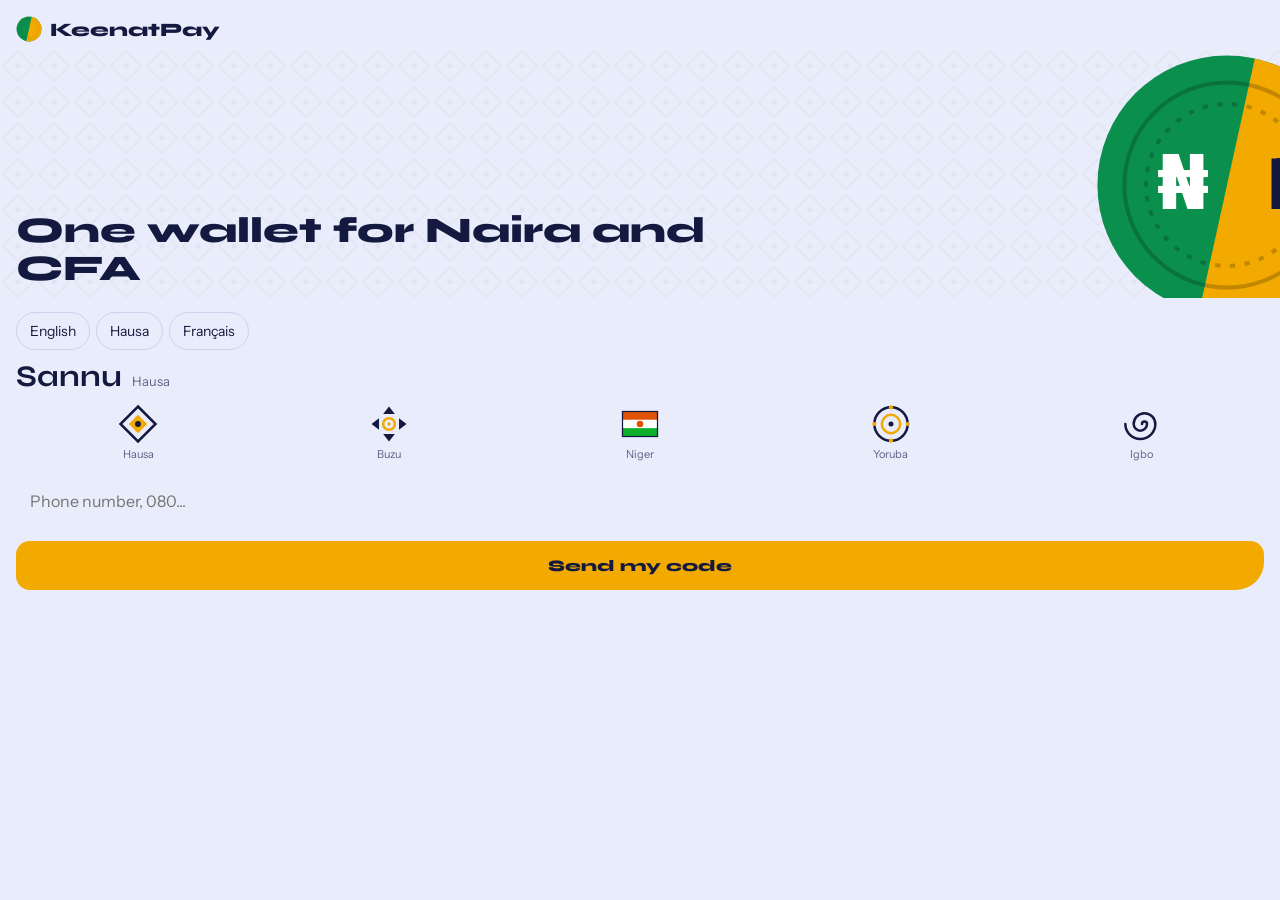
==== commit dc1b783b: "Update index.html" ====
--- a/index.html
+++ b/index.html
@@ -2,269 +2,473 @@
 <html lang="en">
 <head>
 <meta charset="utf-8">
-<meta name="viewport" content="width=device-width,initial-scale=1">
-<title>G9-GROUP | Revolutionary Super App</title>
-<script src="https://js.paystack.co/v1/inline.js"></script>
+<meta name="viewport" content="width=device-width, initial-scale=1, viewport-fit=cover">
+<title>KeenatPay</title>
+<link rel="stylesheet" href="https://fonts.googleapis.com/css2?family=Syne:wght@700;800&family=Instrument+Sans:wght@400;600&display=swap">
 <style>
-@import url('https://fonts.googleapis.com/css2?family=Outfit:wght@400;700;900&family=Space+Grotesk:wght@700&display=swap');
-*{box-sizing:border-box;font-family:'Outfit',system-ui;margin:0;padding:0}
-body{background:#020a05;color:#fff;min-height:100vh;padding-bottom:90px;overflow-x:hidden}
-body::before{content:'';position:fixed;inset:0;background:radial-gradient(800px at 20% -10%,#00ff88 0%,transparent 50%),radial-gradient(600px at 90% 20%,#0aff00 0%,transparent 40%),radial-gradient(500px at 50% 100%,#00ff88 0%,transparent 50%);opacity:.15;pointer-events:none;z-index:-1}
-/* HEADER REVOLUTIONARY */
-.h{background:linear-gradient(135deg,#001a0a 0%,#003d14 40%,#00a651 100%);padding:16px 18px;display:flex;justify-content:space-between;align-items:center;position:sticky;top:0;z-index:30;border-bottom:2px solid #00ff88;box-shadow:0 0 30px rgba(0,255,136,.3)}
-.h h2{font-family:'Space Grotesk';font-weight:900;font-size:24px;letter-spacing:1px;color:#fff;text-shadow:0 0 20px #00ff88}
-.h h2 span{color:#00ff88}
-.badge{background:rgba(0,255,136,.15);border:1px solid #00ff88;padding:6px 14px;border-radius:30px;font-size:11px;font-weight:900;backdrop-filter:blur(10px)}
-.c{background:linear-gradient(135deg,rgba(0,40,15,.7),rgba(0,20,10,.9));backdrop-filter:blur(16px);margin:10px;padding:16px;border-radius:22px;border:1px solid rgba(0,255,136,.25);box-shadow:0 8px 25px rgba(0,0,0,.5), inset 0 1px 0 rgba(0,255,136,.2)}
-input,select,button{width:100%;padding:14px;margin:7px 0;border-radius:14px;border:1px solid rgba(0,255,136,.3);background:rgba(0,0,0,.45);color:#fff;font-size:14px;outline:none}
-input:focus{border-color:#00ff88;box-shadow:0 0 0 3px rgba(0,255,136,.2)}
-button{background:linear-gradient(135deg,#00c853,#00ff88);color:#000;font-weight:900;border:none;cursor:pointer;box-shadow:0 6px 20px rgba(0,255,136,.4);transition:.2s}
-button:active{transform:scale(.97)}
-.hidden{display:none!important}
-.bal{background:linear-gradient(135deg,#001a0a,#00a651,#00ff88);text-align:center;padding:22px;border-radius:22px;border:1px solid #00ff88;box-shadow:0 0 40px rgba(0,255,136,.4)}
-.tab{background:rgba(0,0,0,.4);padding:9px 14px;border-radius:25px;margin:4px;font-size:11px;border:1px solid rgba(0,255,136,.25);display:inline-block;cursor:pointer;font-weight:700}
-.tab.active{background:#00ff88;color:#000;box-shadow:0 0 20px rgba(0,255,136,.6)}
-.bottomNav{position:fixed;bottom:0;left:0;right:0;background:rgba(0,20,10,.98);display:flex;justify-content:space-around;padding:10px 0;border-top:2px solid #00ff88;z-index:30;backdrop-filter:blur(20px)}
-.navItem{flex:1;text-align:center;cursor:pointer;opacity:.6}.navItem.active{opacity:1;color:#00ff88;text-shadow:0 0 10px #00ff88}
-.navItem div{font-size:19px}.navItem p{font-size:8px;font-weight:800;margin-top:2px}
-.charge{background:rgba(0,255,136,.1);border:1px solid rgba(0,255,136,.3);border-radius:12px;padding:9px;margin-top:8px;font-size:11px;display:flex;justify-content:space-between}
-.langBtn{width:31%;display:inline-block;padding:11px;border-radius:14px;text-align:center;cursor:pointer;border:1px solid rgba(0,255,136,.25);font-size:12px;font-weight:900;background:rgba(0,0,0,.4);transition:.2s}
-.langBtn.active{background:#00ff88;color:#000;box-shadow:0 0 20px rgba(0,255,136,.6)}
-.profilePic{width:86px;height:86px;border-radius:50%;background:linear-gradient(135deg,#00c853,#00ff88);margin:0 auto;display:flex;align-items:center;justify-content:center;font-size:34px;font-weight:900;color:#000;border:3px solid #00ff88;box-shadow:0 0 30px rgba(0,255,136,.5)}
-.hist{max-height:200px;overflow:auto;background:rgba(0,0,0,.5);padding:10px;border-radius:14px;font-size:11px;border:1px solid rgba(0,255,136,.15)}
-.karaokeBar{height:4px;background:linear-gradient(90deg,#00ff88,#00a651,#00ff88);background-size:200% 100%;animation:flow 2s linear infinite;border-radius:10px;margin:10px 0}
-@keyframes flow{0%{background-position:0% 50%}100%{background-position:200% 50%}}
+:root{box-sizing:border-box;padding-top:env(safe-area-inset-top,0px);padding-bottom:env(safe-area-inset-bottom,0px);--bg:#e9ecfa;--sf:#fff;--tx:#14193f;--mu:#5d6288;--ln:#cdd2ee;--ng:#0b8f4d;--cf:#f2a900;--er:#c0392b}
+@media(prefers-color-scheme:dark){:root:not([data-theme="light"]){--bg:#0d1131;--sf:#171c4a;--tx:#f4efe0;--mu:#a3a8d6;--ln:#2b3170;--ng:#2fd081;--cf:#ffbf3c;--er:#ff7a6b}}
+:root[data-theme="dark"]{--bg:#0d1131;--sf:#171c4a;--tx:#f4efe0;--mu:#a3a8d6;--ln:#2b3170;--ng:#2fd081;--cf:#ffbf3c;--er:#ff7a6b}
+*{box-sizing:border-box;margin:0;font-family:'Instrument Sans',system-ui,-apple-system,sans-serif}
+html{scroll-padding-top:env(safe-area-inset-top,0px)}
+body{background:var(--bg);color:var(--tx);min-height:100vh;padding:16px 16px 100px;overflow-x:hidden}
+h1,h2,h3,.sy{font-family:'Syne',system-ui,sans-serif;font-weight:800}
+.mark{display:flex;align-items:center;gap:8px;font-size:19px}.mark svg{width:26px;height:26px}
+.a{fill:var(--ng)}.b{fill:var(--cf)}
+.hero{position:relative;height:250px;overflow:hidden;margin:6px -16px 14px;padding:0 16px}
+.coin{position:absolute;right:-82px;top:2px;width:270px;height:270px;transition:transform 1s cubic-bezier(.3,.7,.2,1)}
+.bals{position:absolute;left:16px;bottom:18px;max-width:62%}
+.bals small{color:var(--mu);font-size:13px;display:block;margin-bottom:8px}
+.bals .sy{font-size:27px;line-height:1.15;display:flex;align-items:center;gap:8px;margin-top:6px}
+.dot{width:12px;height:12px;border-radius:50%;flex:none}.dot.a{background:var(--ng)}.dot.b{background:var(--cf)}
+.tiles{display:grid;grid-template-columns:1fr 1fr;gap:10px}
+.tl{text-align:left;color:var(--tx);background:var(--sf);border:1px solid var(--ln);border-left:7px solid var(--ng);border-radius:10px 26px 10px 26px;padding:14px;font-size:15px;cursor:pointer;display:block;width:100%}
+.tl b{display:block;font-family:'Syne',sans-serif;font-size:17px;margin:6px 0 2px}.tl small{color:var(--mu);font-size:12px;line-height:1.3;display:block}.tl i{font-style:normal;font-size:24px}
+.tl.w{grid-column:span 2;border-left-color:var(--cf);border-radius:26px 10px 26px 10px}
+.tl:active{transform:scale(.98)}
+h3{font-size:20px;margin:22px 0 8px}
+.lr{display:flex;gap:10px;align-items:flex-start;padding:9px 0;border-bottom:1px solid var(--ln);font-size:13px;line-height:1.4}.lr .dot{margin-top:4px;width:9px;height:9px}
+.mu{color:var(--mu);font-size:13px;line-height:1.45}
+input,select{width:100%;padding:14px;margin:6px 0;border-radius:12px;border:0;background:var(--bg);color:var(--tx);font-size:16px}
+input:focus-visible,select:focus-visible,button:focus-visible{outline:3px solid var(--cf);outline-offset:2px}
+.go{width:100%;padding:15px;margin-top:10px;border:0;border-radius:14px 14px 28px 14px;background:var(--cf);color:#14193f;font:800 16px 'Syne',sans-serif;cursor:pointer}
+.ghost{background:none;border:1px solid var(--ln);color:var(--tx);border-radius:12px;padding:12px;width:100%;margin-top:16px;font-size:14px;cursor:pointer}
+.hide{display:none!important}
+.big{font-size:36px;line-height:1.05;margin:18px 0 10px}
+.chips{display:flex;flex-wrap:wrap;gap:6px;margin:8px 0}.chips button{border:1px solid var(--ln);background:var(--bg);color:var(--tx);border-radius:20px;padding:9px 13px;font-size:14px;cursor:pointer}
+.av{width:88px;height:88px;border-radius:50%;background:var(--cf);color:#14193f;font-size:30px;display:flex;align-items:center;justify-content:center;margin:10px auto;box-shadow:0 0 0 5px var(--ng)}
+.rail{display:flex;gap:10px;overflow-x:auto;margin:0 -16px;padding:4px 16px 10px;scroll-snap-type:x mandatory}
+.sp{flex:none;width:156px;scroll-snap-align:start;background:var(--sf);border:1px solid var(--ln);border-top:6px solid var(--cf);border-radius:22px 8px 22px 8px;padding:12px;text-align:left;color:var(--tx);cursor:pointer}
+.sp:nth-child(even){border-top-color:var(--ng)}.sp i{font-size:26px;font-style:normal}.sp b{display:block;font-family:'Syne',sans-serif;font-size:15px;margin:6px 0 2px}.sp small{color:var(--mu);font-size:12px;display:block}.sp em{font-style:normal;font-size:11px;color:var(--ng);font-weight:600}
+:root{--band:url("data:image/svg+xml,%3Csvg xmlns='http://www.w3.org/2000/svg' width='40' height='10'%3E%3Cpath d='M10 0l5 5-5 5-5-5z' fill='%23f2a900'/%3E%3Cpath d='M30 0l5 5-5 5-5-5z' fill='%230b8f4d'/%3E%3Ccircle cx='20' cy='5' r='2' fill='%23e05206'/%3E%3Ccircle cx='0' cy='5' r='2' fill='%23e05206'/%3E%3C/svg%3E");--pat:url("data:image/svg+xml,%3Csvg xmlns='http://www.w3.org/2000/svg' width='36' height='36'%3E%3Cpath d='M18 3l15 15-15 15L3 18z' fill='none' stroke='%23999' stroke-width='1.5'/%3E%3Ccircle cx='18' cy='18' r='2.5' fill='%23999'/%3E%3C/svg%3E")}
+.pt::after{content:'';display:block;height:10px;margin-top:8px;background:var(--band) repeat-x}
+#sh::before{content:'';display:block;height:10px;margin:-6px 0 12px;background:var(--band) repeat-x}
+.hero::before{content:'';position:absolute;inset:0;background:var(--pat);opacity:.1;pointer-events:none}
+.gr{display:flex;align-items:baseline;gap:10px;margin:2px 0 10px}.gr b{font-family:'Syne',sans-serif;font-size:30px}.gr span{color:var(--mu);font-size:13px}
+.cs{display:flex;gap:6px;margin:10px 0}.cs div{flex:1;text-align:center;font-size:11px;color:var(--mu)}
+.mo{width:40px;height:40px;display:block;margin:0 auto 3px;color:var(--tx)}.sp .mo{margin:0 0 6px}
+.bug{position:absolute;right:12px;bottom:12px;display:flex;align-items:center;gap:5px;font:800 12px 'Syne',sans-serif;background:rgba(0,0,0,.4);padding:4px 9px 4px 5px;border-radius:14px}.bug svg{width:18px;height:18px}
+.tvs b,.tvs small{display:block;max-width:66%}.tvs i svg{width:104px;height:84px}
+.back{background:none;border:0;color:var(--tx);font-size:15px;padding:6px 0;cursor:pointer}
+.tvs{position:relative;aspect-ratio:16/10;border-radius:20px;overflow:hidden;display:flex;flex-direction:column;justify-content:flex-end;padding:14px;color:#fff;border:3px solid var(--tx);text-align:left}
+.tvs i{position:absolute;right:14px;top:12px;font-size:64px;font-style:normal}.tvs b{font-family:'Syne',sans-serif;font-size:22px}.tvs small{opacity:.9;font-size:13px}
+.live{position:absolute;left:12px;top:12px;background:#e53935;color:#fff;font-size:11px;font-weight:700;padding:4px 8px;border-radius:6px}.live::before{content:'● '}
+.bar{position:absolute;left:0;bottom:0;height:4px;background:var(--cf);animation:bar 4s linear forwards}
+@keyframes bar{from{width:0}to{width:100%}}
+@media(prefers-reduced-motion:reduce){.bar{animation:none;width:100%}}
+.tvm{display:block;width:100%;margin:4px 0 14px;padding:0;border:0;background:none;cursor:pointer}
+.lc{display:flex;gap:12px;width:100%;text-align:left;padding:12px;margin:8px 0;background:var(--sf);border:1px solid var(--ln);border-left:6px solid var(--ng);border-radius:8px 22px 8px 22px;color:var(--tx);cursor:pointer}
+.lc i{font-size:30px;font-style:normal}.lc b{display:block;font-size:15px}.lc small{color:var(--mu);font-size:12px;display:block}.lc .pr{display:block;font-family:'Syne',sans-serif;font-weight:800;margin-top:4px}.lc em{font-style:normal;font-size:11px;color:var(--ng);font-weight:600}
+.chips button.on{background:var(--cf);color:#14193f;border-color:var(--cf)}
+.pt{font-size:28px;margin:18px 0 4px}
+#nav{position:fixed;left:0;right:0;bottom:0;display:flex;background:var(--sf);border-top:1px solid var(--ln);padding:6px 8px calc(6px + env(safe-area-inset-bottom,0px));z-index:10}
+#nav button{flex:1;background:none;border:0;color:var(--mu);font-size:12px;padding:8px 0;cursor:pointer;display:flex;flex-direction:column;align-items:center;gap:2px}
+#nav button span{font-size:20px}#nav button.on{color:var(--tx);font-weight:600;box-shadow:inset 0 3px 0 var(--cf)}
+#bk{position:fixed;inset:0;background:rgba(5,8,30,.6);opacity:0;pointer-events:none;transition:opacity .25s;z-index:20}
+#sh{position:fixed;left:0;right:0;bottom:0;max-height:88vh;overflow:auto;background:var(--sf);border-top:4px solid var(--cf);border-radius:30px 30px 0 0;padding:20px 18px calc(24px + env(safe-area-inset-bottom,0px));transform:translateY(105%);transition:transform .35s cubic-bezier(.2,.8,.2,1);z-index:30}
+.open #bk{opacity:1;pointer-events:auto}.open #sh{transform:none}
+#sh h3{margin-top:0}.cl{position:absolute;right:14px;top:14px;width:36px;height:36px;border-radius:50%;border:0;background:var(--bg);color:var(--tx);font-size:16px;cursor:pointer}
+#t{position:fixed;left:50%;top:calc(14px + env(safe-area-inset-top,0px));transform:translateX(-50%);background:var(--tx);color:var(--bg);padding:10px 18px;border-radius:20px;font-weight:600;font-size:14px;z-index:40;max-width:90%;text-align:center}
+#t.e{background:var(--er);color:#fff}
+@media(prefers-reduced-motion:reduce){*{transition:none!important}}
 </style>
 </head>
 <body>
-
-<div class="h">
-<div><h2>G9-<span>GROUP</span></h2><small style="font-size:9px;opacity:.8;letter-spacing:2px">REVOLUTIONARY SUPER APP</small></div>
-<div style="text-align:right"><div class="badge" id="balTop">₦0 | CFA 0</div><div style="font-size:8px;margin-top:4px;opacity:.7" id="uTop">Welcome</div></div>
+<div class="mark sy"><svg viewBox="0 0 200 200"><use href="#cn"/></svg>KeenatPay</div>
+
+<svg width="0" height="0" style="position:absolute"><defs><symbol id="m-ha" viewBox="0 0 48 48"><path d="M24 3L45 24 24 45 3 24Z" fill="none" stroke="currentColor" stroke-width="3"/><path d="M24 13L35 24 24 35 13 24Z" fill="#f2a900"/><circle cx="24" cy="24" r="3.5" fill="#14193f"/></symbol>
+<symbol id="m-bz" viewBox="0 0 48 48"><path d="M24 3l7 9H17zM24 45l-7-9h14zM3 24l9-7v14zM45 24l-9 7V17z" fill="currentColor"/><circle cx="24" cy="24" r="7" fill="none" stroke="#f2a900" stroke-width="3"/><circle cx="24" cy="24" r="2" fill="#f2a900"/></symbol>
+<symbol id="m-ne" viewBox="0 0 48 48"><rect x="3" y="9" width="42" height="10" fill="#e05206"/><rect x="3" y="19" width="42" height="10" fill="#fff"/><rect x="3" y="29" width="42" height="10" fill="#0db02b"/><circle cx="24" cy="24" r="4" fill="#e05206"/><rect x="3" y="9" width="42" height="30" fill="none" stroke="currentColor" stroke-width="1.5"/></symbol>
+<symbol id="m-yo" viewBox="0 0 48 48"><circle cx="24" cy="24" r="20" fill="none" stroke="currentColor" stroke-width="3"/><circle cx="24" cy="24" r="11" fill="none" stroke="#f2a900" stroke-width="3"/><circle cx="24" cy="24" r="3" fill="currentColor"/><circle cx="24" cy="4" r="2.5" fill="#f2a900"/><circle cx="24" cy="44" r="2.5" fill="#f2a900"/><circle cx="4" cy="24" r="2.5" fill="#f2a900"/><circle cx="44" cy="24" r="2.5" fill="#f2a900"/></symbol>
+<symbol id="m-ig" viewBox="0 0 48 48"><path d="M24 24a3 3 0 1 1 6 0a8 8 0 1 1-16 0a13 13 0 1 1 26 0a18 18 0 1 1-36 0" fill="none" stroke="currentColor" stroke-width="3" stroke-linecap="round"/></symbol>
+<clipPath id="cp"><circle cx="100" cy="100" r="96"/></clipPath>
+<g id="cn"><g clip-path="url(#cp)"><rect width="200" height="200" class="a"/><path d="M122 0L78 200H200V0Z" class="b"/><circle cx="100" cy="100" r="76" fill="none" stroke="rgba(0,0,0,.2)" stroke-width="3"/><circle cx="100" cy="100" r="60" fill="none" stroke="rgba(0,0,0,.2)" stroke-width="3" stroke-dasharray="4 7"/></g></g></defs></svg>
+
+<div id="login">
+  <div class="hero"><svg class="coin" viewBox="0 0 200 200"><use href="#cn"/><text x="48" y="118" font-family="Syne,sans-serif" font-weight="800" font-size="56" fill="#fff">₦</text><text x="130" y="118" font-family="Syne,sans-serif" font-weight="800" font-size="52" fill="#14193f">F</text></svg>
+    <h1 class="big" style="position:absolute;left:16px;bottom:10px;max-width:58%;margin:0">One wallet for Naira and CFA</h1></div>
+  <div class="chips" style="margin:0 0 8px"><button data-lg="en">English</button><button data-lg="ha">Hausa</button><button data-lg="fr">Français</button></div>
+  <div class="gr"><b class="grt">Sannu</b><span class="grs">Hausa</span></div>
+  <div class="cs"><div><svg class="mo"><use href="#m-ha"/></svg>Hausa</div><div><svg class="mo"><use href="#m-bz"/></svg>Buzu</div><div><svg class="mo"><use href="#m-ne"/></svg>Niger</div><div><svg class="mo"><use href="#m-yo"/></svg>Yoruba</div><div><svg class="mo"><use href="#m-ig"/></svg>Igbo</div></div>
+  <div id="s1"><input id="ph" type="tel" inputmode="numeric" maxlength="11" placeholder="Phone number, 080..."><button class="go" id="b1">Send my code</button></div>
+  <div id="s2" class="hide">
+    <p class="mu" id="cn2"></p>
+    <input id="otp" inputmode="numeric" maxlength="6" placeholder="6-digit code">
+    <input id="pin" type="password" inputmode="numeric" maxlength="4" placeholder="4-digit PIN">
+    <button class="go" id="b2">Log in</button>
+    <p class="mu" style="margin-top:8px">First time here? The PIN you enter now becomes your PIN. Demo mode uses fake money.</p>
+  </div>
+  <div id="s3" class="hide">
+    <h3 style="margin:6px 0">Verify your identity</h3>
+    <p class="mu">Your NIN keeps your wallet safe and follows financial rules. We never show your full NIN.</p>
+    <input id="nin" type="tel" inputmode="numeric" maxlength="11" placeholder="11-digit NIN" autocomplete="off">
+    <label class="mu" style="display:flex;gap:8px;align-items:flex-start;margin:8px 0"><input id="cons" type="checkbox" style="width:22px;height:22px;margin:0;flex:none">I agree that KeenatPay may verify my NIN.</label>
+    <button class="go" id="b3">Verify and open wallet</button>
+    <p class="mu" style="margin-top:8px">Demo only: no real NIN check happens yet.</p>
+  </div>
 </div>
-<div class="karaokeBar"></div>
-
-<!-- LOGIN WITH LANGUAGE SELECTOR VISIBLE -->
-<div id="login" class="c" style="margin-top:8px">
-<h3 style="text-align:center;font-family:'Space Grotesk'" id="welcomeT">Welcome Premium</h3>
-
-<!-- LANGUAGE SELECTOR - ALWAYS VISIBLE HERE -->
-<div style="margin:12px 0;padding:10px;background:rgba(0,255,136,.08);border-radius:16px;border:1px solid rgba(0,255,136,.2)">
-<b style="font-size:10px;letter-spacing:1px;opacity:.8" id="lChoose">🌍 CHOOSE LANGUAGE / ZAƁI HARSHE / CHOISIR LANGUE</b>
-<div style="display:flex;gap:6px;margin-top:8px">
-<div class="langBtn active" id="login-en" onclick="setLang('en')">🇬🇧 EN</div>
-<div class="langBtn" id="login-ha" onclick="setLang('ha')">🇳🇬 HA</div>
-<div class="langBtn" id="login-fr" onclick="setLang('fr')">🇳🇪 FR</div>
+
+<div id="app" class="hide">
+ <div class="pg" id="p1">
+  <div class="hero"><svg class="coin" id="coin" viewBox="0 0 200 200"><use href="#cn"/><text x="48" y="118" font-family="Syne,sans-serif" font-weight="800" font-size="56" fill="#fff">₦</text><text x="130" y="118" font-family="Syne,sans-serif" font-weight="800" font-size="52" fill="#14193f">F</text></svg>
+    <div class="bals"><small id="who"></small><div class="sy"><i class="dot a"></i><span id="bn">₦0</span></div><div class="sy"><i class="dot b"></i><span id="bc">CFA 0</span></div></div></div>
+  <div class="gr"><b class="grt">Sannu</b><span class="grs">Hausa</span></div>
+  <button class="tvm" id="tvm" aria-label="KeenatTV"></button>
+  <div class="tiles">
+    <button class="tl" data-o="g"><i>📶</i><b>Data</b><small>All networks</small></button>
+    <button class="tl" data-o="a"><i>📞</i><b>Airtime</b><small>Top up any number</small></button>
+    <button class="tl w" data-o="d"><i>💚</i><b>Add money</b><small>Deposit in Naira</small></button>
+  </div>
+  <h3>Pay bills</h3>
+  <div class="tiles">
+    <button class="tl" data-o="tv"><i>📺</i><b>Cable TV</b><small>DStv, GOtv, StarTimes</small></button>
+    <button class="tl" data-o="el"><i>⚡</i><b>Electricity</b><small>Prepaid and postpaid</small></button>
+    <button class="tl w" data-o="mb"><i>🧾</i><b>More bills</b><small>Internet, water and exam pins</small></button>
+  </div>
+  <h3>Ledger</h3><div id="h"></div>
+
+ </div>
+ <div class="pg hide" id="p2">
+  <h2 class="pt">Money</h2><p class="mu" id="mini"></p>
+  <div class="tiles" style="margin-top:12px">
+    <button class="tl" data-o="c"><i>💱</i><b>Swap</b><small>Naira and CFA</small></button>
+    <button class="tl" data-o="ng"><i>🇳🇬</i><b>Send to Nigeria</b><small>Pay any Nigerian bank account</small></button>
+    <button class="tl w" data-o="n"><i>🇳🇪</i><b>Send to Niger</b><small>Pay family and traders in CFA</small></button>
+  </div>
+ </div>
+ <div class="pg hide" id="p3">
+  <h2 class="pt">Explore markets</h2>
+  <svg viewBox="0 0 120 120" width="110" height="110" style="display:block;margin:8px auto"><g fill="none" stroke="var(--cf)" stroke-width="3"><circle cx="60" cy="60" r="54"/><ellipse cx="60" cy="60" rx="24" ry="54" stroke="var(--ng)"/><path d="M6 60h108M16 34h88M16 86h88" stroke-width="2"/></g></svg>
+  <div class="tiles"><button class="tl" data-x="local"><i>🏪</i><b>Local businesses</b></button><button class="tl" data-x="big"><i>🏢</i><b>Big businesses</b></button></div>
+  <div id="xl"></div>
+  <p class="mu" style="margin-top:14px">Food and snacks, coming soon</p>
+  <div class="chips"><button data-x="food">🌯 Shawarma</button><button data-x="food">🍕 Pizza</button><button data-x="food">🍔 Burger</button><button data-x="food">🍿 Snacks</button><button data-x="food">🥤 Drinks</button><button data-x="food">🧁 Cakes</button><button data-x="food">🍢 Suya</button><button data-x="food">🍲 Tuwo</button><button data-x="food">🍛 Jollof</button><button data-x="food">🥘 Amala</button><button data-x="food">🥗 Abacha</button><button data-x="food">🍵 Atay</button></div>
+ 
+  <h3>Cultures of our market</h3>
+  <p class="mu">Tap a culture to explore</p>
+  <div class="rail"><button class="sp" data-cu="ha"><svg class="mo"><use href="#m-ha"/></svg><b>Hausa</b><small>Kano, indigo, durbar</small></button><button class="sp" data-cu="bz"><svg class="mo"><use href="#m-bz"/></svg><b>Buzu</b><small>Agadez, tagelmust, atay</small></button><button class="sp" data-cu="ne"><svg class="mo"><use href="#m-ne"/></svg><b>Niger</b><small>Niamey, Zarma, Maradi</small></button><button class="sp" data-cu="yo"><svg class="mo"><use href="#m-yo"/></svg><b>Yoruba</b><small>Adire, aso oke, amala</small></button><button class="sp" data-cu="ig"><svg class="mo"><use href="#m-ig"/></svg><b>Igbo</b><small>Uli art, akwete, abacha</small></button></div><div id="cx"></div>
+  <h3>Marketplace</h3>
+  <div class="tiles">
+    <button class="tl" data-s="p5"><i>🏡</i><b>Real estate</b><small>Houses, land and shops</small></button>
+    <button class="tl" data-s="p6"><i>🚗</i><b>Cars</b><small>Cars, buses and bikes</small></button>
+    <button class="tl w" data-s="p7"><i>📺</i><b>KeenatTV</b><small>Live ads</small></button>
+  </div>
+  <h3>Spotlight: next generation</h3>
+  <p class="mu">Sample picks for young buyers. Your business could be here.</p>
+  <div class="rail"><button class="sp" data-x="sp"><i>🍔</i><b>Campus Bites</b><small>Student favourite</small><em>Sample</em></button><button class="sp" data-x="sp"><i>👟</i><b>Street Style Corner</b><small>Fashion and thrift</small><em>Sample</em></button><button class="sp" data-x="sp"><i>🎧</i><b>Creator Hub</b><small>Gadgets for creators</small><em>Sample</em></button><button class="sp" data-x="sp"><i>🧁</i><b>Sweet Spot Bakes</b><small>Cakes and pastries</small><em>Sample</em></button><button class="sp" data-x="sp"><i>💻</i><b>Code &amp; Print</b><small>Tech and printing</small><em>Sample</em></button></div>
+  <h3>Markets</h3>
+  <p class="mu">Big markets we plan to bring online.</p>
+  <div class="lr"><span>🛍️ Kurmi Market · Kano</span></div><div class="lr"><span>🛍️ Sabon Gari Market · Kano</span></div><div class="lr"><span>🛍️ Wuse Market · Abuja</span></div><div class="lr"><span>🛍️ Balogun Market · Lagos</span></div><div class="lr"><span>🛍️ Grand Marché · Niamey, Niger</span></div><div class="lr"><span>🛍️ Grand Marché · Maradi, Niger</span></div>
+  <h3>Coming soon</h3>
+  <p class="mu">What we are building next.</p>
+  <div class="lr"><i class="dot b"></i><span><b>Real NIN checks</b><br>Your name comes from your NIN</span></div>
+  <div class="lr"><i class="dot b"></i><span><b>Real bank and mobile money transfers</b><br>Send to Nigeria and Niger</span></div>
+  <div class="lr"><i class="dot b"></i><span><b>Food and snacks ordering</b><br>Shawarma, suya, jollof and more</span></div>
+  <div class="lr"><i class="dot b"></i><span><b>Big markets online</b><br>Kurmi, Wuse, Balogun and Grand Marché</span></div>
+  <div class="lr"><i class="dot b"></i><span><b>Scheduled payments</b><br>Set bills and airtime to repeat</span></div>
+  <button class="go" data-x="list">List my business</button>
+ </div>
+ <div class="pg hide" id="p4">
+  <h2 class="pt">Profile</h2>
+  <div class="av sy" id="av">KP</div>
+  <p class="mu" id="pv" style="text-align:center;margin-bottom:10px"></p>
+  <input id="pn" maxlength="40" placeholder="Full name" autocomplete="name">
+  <input id="pc" maxlength="40" placeholder="City">
+  <input id="pe" type="email" placeholder="Email for receipts" autocomplete="email">
+  <input id="pph" readonly aria-label="Phone number">
+  <p class="mu">When real NIN checks go live, your name will come from your NIN and be locked.</p>
+  <button class="go" id="ps">Save profile</button>
+  <h3>Change PIN</h3>
+  <input id="o1" type="password" inputmode="numeric" maxlength="4" placeholder="Old PIN">
+  <input id="n1" type="password" inputmode="numeric" maxlength="4" placeholder="New PIN">
+  <input id="n2" type="password" inputmode="numeric" maxlength="4" placeholder="Confirm new PIN">
+  <button class="go" id="pcg">Change PIN</button>
+  <h3>Language</h3>
+  <div class="chips"><button data-lg="en">English</button><button data-lg="ha">Hausa</button><button data-lg="fr">Français</button></div>
+  <h3>Appearance</h3>
+  <div class="chips"><button data-th="">Auto</button><button data-th="light">Light</button><button data-th="dark">Dark</button></div>
+  <button class="ghost" id="lo">Log out</button>
+ </div>
+ <div class="pg hide" id="p5"><button class="back" data-bk>← <span>Explore</span></button>
+  <h2 class="pt">Real estate</h2><p class="mu">Houses, land and shops</p>
+  <div class="chips" data-for="re"><button class="on" data-f="all">All</button><button data-f="sale">For sale</button><button data-f="rent">For rent</button><button data-f="land">Land</button></div>
+  <div id="re"></div><button class="go" data-post>Post a listing</button></div>
+ <div class="pg hide" id="p6"><button class="back" data-bk>← <span>Explore</span></button>
+  <h2 class="pt">Cars</h2><p class="mu">Cars, buses and bikes</p>
+  <div class="chips" data-for="cr"><button class="on" data-f="all">All</button><button data-f="used">Used</button><button data-f="new">New</button></div>
+  <div id="cr"></div><button class="go" data-post>Post a listing</button></div>
+ <div class="pg hide" id="p7"><button class="back" data-bk>← <span>Explore</span></button>
+  <h2 class="pt">KeenatTV</h2><p class="mu">Live ads</p>
+  <div id="tvb"></div>
+  <div class="chips" style="justify-content:center;margin:12px 0"><button id="tvp" aria-label="Previous">⏮</button><button id="tvt" aria-label="Pause">⏸</button><button id="tvn" aria-label="Next">⏭</button></div>
+  <p class="mu">Tip: use a clear, bright photo of the real item. Only upload photos you own or have permission to use.</p>
+  <input type="file" id="tvf" accept="image/*" class="hide">
+  <button class="go" id="tvu">Add a real photo to this ad</button><button class="ghost" id="tvr">Remove photo</button>
+  <button class="go" data-post>Advertise on KeenatTV</button></div>
+ <nav id="nav"><button class="on" data-n="0"><span>🏠</span>Home</button><button data-n="1"><span>💱</span>Money</button><button data-n="2"><span>🌍</span>Explore</button><button data-n="3"><span>👤</span>Profile</button></nav>
 </div>
-</div>
-
-<input id="ph" placeholder="Phone number / Lambar waya / Téléphone" inputmode="numeric">
-<button onclick="sendOtp()" id="btnOtp">Send OTP ✨</button>
-<div id="s2" class="hidden">
-<p style="text-align:center;font-size:12px;margin:8px 0">OTP: <b id="oD" style="background:#00ff88;color:#000;padding:6px 12px;border-radius:10px">---</b> or 123456</p>
-<input id="oI" placeholder="Enter OTP / Shigar OTP / Entrez OTP" inputmode="numeric">
-<button onclick="verifyOtp()" id="btnVerify">Verify / Tabbatar / Vérifier</button>
-</div>
-<div id="s4" class="hidden">
-<input id="pS" type="password" placeholder="Create 4-digit PIN" maxlength="4" inputmode="numeric">
-<button onclick="finishLogin()" id="btnLogin">Login Secure 💚</button>
-</div>
-</div>
-
-<!-- APP -->
-<div id="app" class="hidden">
-
-<div class="c bal"><h2 id="bC">CFA 0</h2><h2 id="bN">₦0</h2><small id="walletSub">Premium Wallet • Profit ₦0</small><div class="karaokeBar" style="background:rgba(0,0,0,.3);margin-top:10px"></div></div>
-
-<div class="c" style="display:flex;flex-wrap:wrap;justify-content:center">
-<span class="tab active" onclick="openTab('d')" id="tb-d">💰 Deposit</span>
-<span class="tab" onclick="openTab('c')" id="tb-c">💱 Convert</span>
-<span class="tab" onclick="openTab('data')" id="tb-data">📱 Data</span>
-<span class="tab" onclick="openTab('air')" id="tb-air">📞 Airtime</span>
-<span class="tab" onclick="openTab('ne')" id="tb-ne">🇳🇪 Niger</span>
-<span class="tab" onclick="openTab('profile')" id="tb-profile">👤 Profile</span>
-<span class="tab" onclick="openTab('settings')" id="tb-settings">⚙️ Settings</span>
-</div>
-
-<!-- DEPOSIT -->
-<div id="d" class="c">
-<h3 id="tDeposit">💰 Deposit - Paystack</h3>
-<input id="depEmail" type="email" placeholder="Email for Paystack receipt">
-<input id="depN" type="number" placeholder="NGN Amount Min ₦100">
-<div class="charge"><span id="lAmount">Amount:</span><span id="d1">₦0</span></div>
-<div class="charge"><span id="lFee">Fee:</span><span>₦5</span></div>
-<div class="charge" style="font-weight:900;background:rgba(0,255,136,.2)"><span id="lTotal">Total Paystack:</span><span id="dTotal">₦5</span></div>
-<button onclick="payWithPaystack()" id="btnPaystack" style="background:linear-gradient(135deg,#00C3F5,#0066FF);color:#fff">💳 Pay with Paystack - Card / Transfer / USSD</button>
-<button onclick="depCash()" id="btnManual" style="background:rgba(0,255,136,.15);color:#00ff88;border:1px solid #00ff88">✅ Manual Confirm (Demo Mode)</button>
-<input id="depC" type="number" placeholder="CFA Deposit" style="margin-top:12px"><button onclick="depCFA()" id="btnCFA">✅ Confirm CFA</button>
-<div id="payLog" class="hist" style="margin-top:8px"></div>
-</div>
-
-<div id="c" class="c hidden"><h3 id="tConvert">💱 Convert - 1 CFA = 2.30 NGN</h3>CFA <input id="fromC" type="number" value="10000" oninput="calcC()"><input id="toN" readonly><button onclick="doAction('CFA-NGN')" id="btnCfaNgn">Convert CFA → NGN</button><hr style="margin:12px 0;opacity:.2">NGN <input id="fromN" type="number" value="5000" oninput="calcN()"><input id="toC" readonly><button onclick="doAction('NGN-CFA')" id="btnNgnCfa">Convert NGN → CFA</button></div>
-
-<div id="data" class="c hidden"><h3 id="tData">📱 Data - BlessData API</h3><select id="net"><option value="1">MTN</option><option value="2">GLO</option><option value="3">AIRTEL</option><option value="4">9MOBILE</option></select><input id="dPhone" placeholder="Phone 080..."><select id="dPlan"><option value="1">1GB - ₦280</option><option value="2">2GB - ₦550</option><option value="3">3GB - ₦800</option><option value="5">5GB - ₦1300</option></select><div class="charge"><span id="lDataPrice">Price:</span><span id="dataPrice">₦280</span></div><div class="charge"><span>Fee:</span><span>₦5</span></div><div class="charge" style="font-weight:900;background:rgba(0,255,136,.2)"><span>Total:</span><span id="dataTotal">₦285</span></div><button onclick="doAction('DATA')" id="btnData">Buy Now +₦5</button></div>
-
-<div id="air" class="c hidden"><h3 id="tAirtime">📞 Airtime VTU</h3><select id="netAir"><option value="1">MTN</option><option value="2">GLO</option><option value="3">AIRTEL</option><option value="4">9MOBILE</option></select><input id="airPhone" placeholder="Phone 080..."><input id="airAmt" type="number" placeholder="Amount"><div class="charge"><span>Amount:</span><span id="airPrice">₦0</span></div><div class="charge"><span>Fee:</span><span>₦5</span></div><div class="charge" style="font-weight:900;background:rgba(0,255,136,.2)"><span>Total:</span><span id="airTotal">₦5</span></div><button onclick="doAction('AIRTIME')" id="btnAir">Send Airtime +₦5</button></div>
-
-<div id="ne" class="c hidden"><h3 id="tNiger">🇳🇪 Nigeria → Niger CFA</h3><div style="background:rgba(0,255,136,.12);padding:10px;border-radius:12px;font-size:11px;border:1px solid rgba(0,255,136,.2)">Rate: 1 NGN = 1.5 CFA | Fee 3% | Instant</div><input id="aNE" placeholder="Niger Number 227..."><input id="amCFA" type="number" placeholder="CFA to send"><input id="amNGNcalc" readonly><button onclick="calcNE()" id="btnCalc">Calculate</button><button onclick="doAction('NE')" id="btnNiger">🚀 Send to Niger</button></div>
-
-<!-- PROFILE EDIT - COMPACT KARAOKE STYLE -->
-<div id="profile" class="c hidden">
-<h3 id="tProfile">👤 Edit Profile - Compact</h3>
-<div class="profilePic" id="pPic">G9</div>
-<div style="display:grid;grid-template-columns:1fr 1fr;gap:6px;margin-top:10px">
-<input id="pName" placeholder="Full Name"><input id="pCity" placeholder="City">
-</div>
-<input id="pPhone" placeholder="Phone (private)" readonly style="opacity:.6">
-<input id="pEmail" placeholder="Email Address">
-<button onclick="saveProfile()" id="btnSaveProfile">💾 Save Profile</button>
-<div id="profileInfo" style="margin-top:10px;padding:10px;background:rgba(0,0,0,.5);border-radius:12px;font-size:11px;line-height:1.6"></div>
-</div>
-
-<!-- SETTINGS -->
-<div id="settings" class="c hidden">
-<h3 id="tSettings">⚙️ Settings - Revolutionary</h3>
-
-<div style="background:rgba(0,255,136,.08);padding:14px;border-radius:16px;margin-bottom:10px;border:1px solid rgba(0,255,136,.2)">
-<b id="lLang">🌍 Language / Harshe / Langue</b>
-<div style="display:flex;gap:6px;margin-top:10px">
-<div class="langBtn active" id="lb-en" onclick="setLang('en')">🇬🇧 English</div>
-<div class="langBtn" id="lb-ha" onclick="setLang('ha')">🇳🇬 Hausa</div>
-<div class="langBtn" id="lb-fr" onclick="setLang('fr')">🇳🇪 Français</div>
-</div>
-<small style="font-size:9px;opacity:.6;margin-top:6px;display:block" id="lLangDesc">Select your language - App will change instantly</small>
-</div>
-
-<div style="background:rgba(0,0,0,.4);padding:14px;border-radius:16px;margin-bottom:10px;border:1px solid rgba(0,255,136,.15)">
-<b id="lSecurity">🔐 Security - Change PIN</b>
-<input id="oldPin" type="password" placeholder="Old PIN" maxlength="4" inputmode="numeric">
-<div style="display:grid;grid-template-columns:1fr 1fr;gap:6px"><input id="newPin" type="password" placeholder="New PIN" maxlength="4" inputmode="numeric"><input id="confirmPin" type="password" placeholder="Confirm PIN" maxlength="4" inputmode="numeric"></div>
-<button onclick="changePin()" id="btnChangePin">🔑 Change PIN +₦5 Fee</button>
-</div>
-
-<div style="background:rgba(0,0,0,.4);padding:14px;border-radius:16px;margin-bottom:10px;border:1px solid rgba(0,255,136,.15)">
-<b id="lEmail">📧 Connect Email</b>
-<input id="connEmail" type="email" placeholder="you@gmail.com / kai@gmail.com">
-<button onclick="connectEmail()" id="btnConnectEmail">📧 Connect Email</button>
-<div id="emailStatus" style="font-size:11px;margin-top:6px">Not connected</div>
-</div>
-
-<div style="background:rgba(255,0,0,.1);padding:14px;border-radius:16px;border:1px solid rgba(255,0,0,.2)">
-<b id="lDanger">⚠️ Danger Zone</b><br><small id="lDangerDesc" style="opacity:.7">Deletes all local data only - Private CAC stays safe on server</small>
-<button onclick="if(confirm('Reset?')){localStorage.removeItem('g9_v3');location.reload()}" style="background:rgba(255,0,0,.5);margin-top:8px;color:#fff" id="btnReset">🗑️ Reset App</button>
-<button onclick="logout()" style="background:rgba(255,255,255,.08);margin-top:6px" id="btnLogout">Logout</button>
-</div>
-
-</div>
-
-<div class="c"><h4 id="tHistory">📜 History</h4><div id="hist" class="hist">No transactions yet</div></div>
-</div>
-
-<div class="bottomNav">
-<div class="navItem active" onclick="openTab('d')"><div>💚</div><p id="navHome">HOME</p></div>
-<div class="navItem" onclick="openTab('data')"><div>📱</div><p>DATA</p></div>
-<div class="navItem" onclick="openTab('profile')"><div>👤</div><p id="navProfile">PROFILE</p></div>
-<div class="navItem" onclick="openTab('settings')"><div>⚙️</div><p id="navSettings">SETTINGS</p></div>
-</div>
+
+<div id="bk"></div><div id="sh"></div><div id="t" class="hide"></div>
 
 <script>
-const CONFIG={blessDataUrl:"https://blessdata.com.ng/api/data/",blessAirtimeUrl:"https://blessdata.com.ng/api/airtime/",blessKey:"PUT_YOUR_BLESSDATA_KEY_HERE",paystackKey:"PUT_YOUR_PAYSTACK_PUBLIC_KEY_HERE",FEE:5,PRIVATE_CAC:"7756422"};
-const LANG={
- en:{appSub:"Revolutionary Green",welcome:"Welcome Premium",choose:"🌍 CHOOSE LANGUAGE / ZAƁI HARSHE / CHOISIR LANGUE",sendOtp:"Send OTP ✨",verify:"Verify",login:"Login Secure 💚",walletSub:"Premium Wallet",tDeposit:"💰 Deposit - Paystack",lAmount:"Amount:",lFee:"Fee:",lTotal:"Total Paystack:",btnPaystack:"💳 Pay with Paystack - Card / Transfer / USSD",btnManual:"✅ Manual Confirm (Demo Mode)",btnCFA:"✅ Confirm CFA",tConvert:"💱 Convert - 1 CFA = 2.30 NGN",btnCfaNgn:"Convert CFA → NGN",btnNgnCfa:"Convert NGN → CFA",tData:"📱 Data - BlessData API",lDataPrice:"Price:",btnData:"Buy Now +₦5",tAirtime:"📞 Airtime VTU",btnAir:"Send Airtime +₦5",tNiger:"🇳🇪 Nigeria → Niger CFA",btnCalc:"Calculate",btnNiger:"🚀 Send to Niger",tProfile:"👤 Edit Profile - Compact",btnSaveProfile:"💾 Save Profile",tSettings:"⚙️ Settings - Revolutionary",lLang:"🌍 Language / Harshe / Langue",lLangDesc:"Select your language - App will change instantly",lSecurity:"🔐 Security - Change PIN",btnChangePin:"🔑 Change PIN +₦5 Fee",lEmail:"📧 Connect Email",btnConnectEmail:"📧 Connect Email",lDanger:"⚠️ Danger Zone",lDangerDesc:"Deletes all local data only - Private CAC stays safe on server",btnReset:"🗑️ Reset App",btnLogout:"Logout",tHistory:"📜 History",navHome:"HOME",navProfile:"PROFILE",navSettings:"SETTINGS",phPhone:"Phone number",phEmail:"Email for Paystack",phNGN:"NGN Amount Min ₦100",phCFA:"CFA Deposit",phPhoneData:"Phone 080...",phAmount:"Amount"},
- ha:{appSub:"Juyin Juya Hali Kore",welcome:"Barka da zuwa Premium",choose:"🌍 ZAƁI HARSHE / CHOOSE LANGUAGE",sendOtp:"Tura OTP ✨",verify:"Tabbatar",login:"Shiga Tsaro 💚",walletSub:"Wallet - Riba",tDeposit:"💰 Ajiya - Paystack",lAmount:"Adadin:",lFee:"Kudin Aiki:",lTotal:"Jimilla Paystack:",btnPaystack:"💳 Biya da Paystack - Kati / Transfer / USSD",btnManual:"✅ Tabbatar Manual (Demo)",btnCFA:"✅ Tabbatar CFA",tConvert:"💱 Canja Kudi - 1 CFA = 2.30 NGN",btnCfaNgn:"Canja CFA → NGN",btnNgnCfa:"Canja NGN → CFA",tData:"📱 Data - BlessData",lDataPrice:"Farashi:",btnData:"Saya Yanzu +₦5",tAirtime:"📞 Katin Waya",btnAir:"Tura Kati +₦5",tNiger:"🇳🇪 Nigeria → Nijar",btnCalc:"Lissafta",btnNiger:"🚀 Tura Nijar",tProfile:"👤 Gyara Profile - Karami",btnSaveProfile:"💾 Ajiye Profile",tSettings:"⚙️ Saiti - Juyin Juya Hali",lLang:"🌍 Harshe",lLangDesc:"Zaɓi yarenka - App zai canja nan take",lSecurity:"🔐 Tsaro - Canja PIN",btnChangePin:"🔑 Canja PIN +₦5",lEmail:"📧 Haɗa Email",btnConnectEmail:"📧 Haɗa Email",lDanger:"⚠️ Wuri Mai Hatsari",lDangerDesc:"Zai goge bayanan local kawai",btnReset:"🗑️ Goge App",btnLogout:"Fita",tHistory:"📜 Tarihi",navHome:"GIDA",navProfile:"PROFILE",navSettings:"SAITI",phPhone:"Lambar waya",phEmail:"Email don Paystack",phNGN:"NGN Adadin Min ₦100",phCFA:"CFA Ajiya",phPhoneData:"Lamba 080...",phAmount:"Adadin"},
- fr:{appSub:"Vert Révolutionnaire",welcome:"Bienvenue Premium",choose:"🌍 CHOISIR LANGUE / CHOOSE LANGUAGE",sendOtp:"Envoyer OTP ✨",verify:"Vérifier",login:"Connexion Sécurisée 💚",walletSub:"Portefeuille Premium",tDeposit:"💰 Dépôt - Paystack",lAmount:"Montant:",lFee:"Frais:",lTotal:"Total Paystack:",btnPaystack:"💳 Payer avec Paystack - Carte / Transfert / USSD",btnManual:"✅ Confirmation Manuelle (Démo)",btnCFA:"✅ Confirmer CFA",tConvert:"💱 Convertir - 1 CFA = 2.30 NGN",btnCfaNgn:"Convertir CFA → NGN",btnNgnCfa:"Convertir NGN → CFA",tData:"📱 Data - BlessData",lDataPrice:"Prix:",btnData:"Acheter +₦5",tAirtime:"📞 Recharge",btnAir:"Envoyer Recharge +₦5",tNiger:"🇳🇪 Nigeria → Niger",btnCalc:"Calculer",btnNiger:"🚀 Envoyer Niger",tProfile:"👤 Modifier Profil - Compact",btnSaveProfile:"💾 Sauvegarder Profil",tSettings:"⚙️ Paramètres - Révolutionnaire",lLang:"🌍 Langue",lLangDesc:"Choisissez votre langue - L'app change instantanément",lSecurity:"🔐 Sécurité - Changer PIN",btnChangePin:"🔑 Changer PIN +₦5",lEmail:"📧 Connecter Email",btnConnectEmail:"📧 Connecter Email",lDanger:"⚠️ Zone Danger",lDangerDesc:"Supprime les données locales uniquement",btnReset:"🗑️ Réinitialiser",btnLogout:"Déconnexion",tHistory:"📜 Historique",navHome:"ACCUEIL",navProfile:"PROFIL",navSettings:"PARAMÈTRES",phPhone:"Numéro de téléphone",phEmail:"Email pour Paystack",phNGN:"Montant NGN Min ₦100",phCFA:"Dépôt CFA",phPhoneData:"Téléphone 080...",phAmount:"Montant"}
+const $=id=>document.getElementById(id);
+const R=[
+["One wallet for Naira and CFA","Wallet ɗaya na Naira da CFA","Un seul portefeuille pour le Naira et le CFA"],
+["Send my code","Aika mini lamba","Envoyer mon code"],
+["Phone number, 080...","Lambar waya, 080...","Numéro de téléphone, 080..."],
+["6-digit code","Lambar lamba 6","Code à 6 chiffres"],
+["4-digit PIN","PIN mai lamba 4","PIN à 4 chiffres"],
+["Log in","Shiga","Se connecter"],
+["First time here? The PIN you enter now becomes your PIN. Demo mode uses fake money.","Sabon shiga? PIN ɗin da ka shigar yanzu shi ne PIN ɗinka. Demo yana amfani da kuɗin bogi.","Première visite ? Le PIN saisi devient votre PIN. Le mode démo utilise de l'argent fictif."],
+["Demo code:","Lambar demo:","Code démo :"],
+["Verify your identity","Tabbatar da ainihin ka","Vérifiez votre identité"],
+["Your NIN keeps your wallet safe and follows financial rules. We never show your full NIN.","NIN ɗinka yana kare wallet ɗinka kuma yana bin ƙa'idojin kuɗi. Ba ma nuna cikakken NIN ɗinka.","Votre NIN protège votre portefeuille et respecte la réglementation. Nous n'affichons jamais votre NIN complet."],
+["11-digit NIN","NIN mai lamba 11","NIN à 11 chiffres"],
+["I agree that KeenatPay may verify my NIN.","Na amince KeenatPay ta tabbatar da NIN dina.","J'accepte que KeenatPay vérifie mon NIN."],
+["Verify and open wallet","Tabbatar ka buɗe wallet","Vérifier et ouvrir le portefeuille"],
+["Demo only: no real NIN check happens yet.","Demo ne kawai: ba a yin ainihin binciken NIN tukuna.","Démo : aucune vraie vérification du NIN pour l'instant."],
+["Home","Gida","Accueil"],["Money","Kuɗi","Argent"],["Explore","Bincika","Explorer"],["Profile","Profile","Profil"],
+["All networks","Duk layukan sadarwa","Tous les réseaux"],["Airtime","Kati","Recharge"],
+["Top up any number","Cika kati a kowace lamba","Recharger n'importe quel numéro"],
+["Add money","Ƙara kuɗi","Ajouter de l'argent"],["Deposit in Naira","Ajiya a Naira","Dépôt en Naira"],
+["Pay bills","Biyan kuɗin sabis","Payer les factures"],["Cable TV","Talabijin na kebul","TV par câble"],
+["Electricity","Wutar lantarki","Électricité"],["Prepaid and postpaid","Prepaid da postpaid","Prépayé et postpayé"],
+["More bills","Ƙarin biyan kuɗi","Autres factures"],
+["Internet, water and exam pins","Intanet, ruwa da pin na jarrabawa","Internet, eau et codes d'examen"],
+["Ledger","Tarihin ciniki","Historique"],
+["Nothing here yet. Add money to start.","Babu komai tukuna. Ƙara kuɗi don farawa.","Rien ici pour l'instant. Ajoutez de l'argent pour commencer."],
+["Swap","Canja","Échanger"],["Naira and CFA","Naira da CFA","Naira et CFA"],
+["Send to Niger","Aika Nijar","Envoyer au Niger"],
+["Pay family and traders in CFA","Biyan 'yan uwa da 'yan kasuwa a CFA","Payer famille et commerçants en CFA"],
+["Send to Nigeria","Aika Najeriya","Envoyer au Nigeria"],
+["Pay any Nigerian bank account","Aika zuwa kowane asusun banki a Najeriya","Payer n'importe quel compte bancaire nigérian"],
+["Explore markets","Bincika kasuwanni","Explorer les marchés"],
+["Local businesses","Kasuwancin gida","Commerces locaux"],["Big businesses","Manyan kasuwanci","Grandes entreprises"],
+["Food and snacks, coming soon","Abinci da kayan ciye-ciye, nan ba da daɗewa ba","Repas et snacks, bientôt"],
+["🍿 Snacks","🍿 Kayan ciye-ciye","🍿 Snacks"],["🥤 Drinks","🥤 Abin sha","🥤 Boissons"],["🧁 Cakes","🧁 Kek","🧁 Gâteaux"],
+["Spotlight: next generation","Haske: sabon zamani","À la une : nouvelle génération"],
+["Sample picks for young buyers. Your business could be here.","Samfurin zaɓi ga matasa masu saye. Kasuwancinka na iya kasancewa a nan.","Exemples pour les jeunes acheteurs. Votre entreprise pourrait être ici."],
+["Sample","Samfuri","Exemple"],
+["Student favourite","Abin da ɗalibai suka fi so","Favori des étudiants"],["Fashion and thrift","Kayan sawa da na gwanjo","Mode et friperie"],
+["Gadgets for creators","Na'urori ga masu ƙirƙira","Gadgets pour créateurs"],["Cakes and pastries","Kek da kayan gasa","Gâteaux et pâtisseries"],
+["Tech and printing","Fasaha da bugu","Tech et impression"],
+["Markets","Kasuwanni","Marchés"],
+["Big markets we plan to bring online.","Manyan kasuwannin da muke shirin kawowa kan layi.","Grands marchés que nous prévoyons de mettre en ligne."],
+["List my business","Saka kasuwancina","Inscrire mon commerce"],
+["coming soon","nan ba da daɗewa ba","bientôt"],["is coming soon","yana zuwa nan ba da daɗewa ba","arrive bientôt"],
+["Shawarma stalls","Rumfunan shawarma","Stands de shawarma"],
+["Local food: tuwo, suya, masa","Abincin gida: tuwo, suya, masa","Cuisine locale : tuwo, suya, masa"],
+["Market traders","'Yan kasuwar kasuwa","Commerçants du marché"],
+["Supermarkets and malls","Manyan shaguna da mall","Supermarchés et centres commerciaux"],
+["Restaurant chains","Manyan gidajen abinci","Chaînes de restaurants"],["Pharmacies","Kantunan magani","Pharmacies"],
+["Phones and electronics","Wayoyi da kayan lantarki","Téléphones et électronique"],
+["Business listing opens soon. We will let you know.","Ana buɗe jerin kasuwanci nan ba da daɗewa ba. Za mu sanar da kai.","L'inscription des commerces ouvre bientôt. Nous vous préviendrons."],
+["Sample listing. Real businesses are coming soon.","Samfurin jeri. Ainihin kasuwanci na zuwa nan ba da daɗewa ba.","Exemple. De vraies entreprises arrivent bientôt."],
+["Full name","Cikakken suna","Nom complet"],["City","Birni","Ville"],
+["Email for receipts","Email don rasit","E-mail pour les reçus"],
+["When real NIN checks go live, your name will come from your NIN and be locked.","Idan an fara ainihin binciken NIN, sunanka zai fito daga NIN ɗinka kuma a kulle shi.","Quand les vraies vérifications NIN seront actives, votre nom viendra de votre NIN et sera verrouillé."],
+["Save profile","Ajiye profile","Enregistrer le profil"],["Change PIN","Canja PIN","Changer le PIN"],
+["Old PIN","PIN na da","Ancien PIN"],["New PIN","Sabon PIN","Nouveau PIN"],
+["Confirm new PIN","Tabbatar da sabon PIN","Confirmer le nouveau PIN"],
+["Language","Harshe","Langue"],["Appearance","Bayyanar","Apparence"],["Auto","Kai tsaye","Auto"],["Light","Haske","Clair"],["Dark","Duhu","Sombre"],
+["Log out","Fita","Se déconnecter"],["Wallet","Wallet","Portefeuille"],
+["Identity saved","An ajiye ainihi","Identité enregistrée"],["Identity not verified","Ba a tabbatar da ainihi ba","Identité non vérifiée"],
+["Done","An gama","Terminé"],["Identity saved (demo)","An ajiye ainihi (demo)","Identité enregistrée (démo)"],
+["for","akan","pour"],
+["Amount in Naira (min ₦100)","Adadi a Naira (mafi ƙaranci ₦100)","Montant en Naira (min ₦100)"],
+["₦5 service fee. The live app opens Paystack here; this demo adds test money.","Kuɗin aiki ₦5. App ɗin gaske yana buɗe Paystack a nan; wannan demo yana ƙara kuɗin gwaji.","Frais de service ₦5. L'application réelle ouvre Paystack ici ; cette démo ajoute de l'argent de test."],
+["Swap currency","Canja kuɗi","Changer de devise"],["CFA to Naira","CFA zuwa Naira","CFA vers Naira"],["Naira to CFA","Naira zuwa CFA","Naira vers CFA"],
+["Amount","Adadi","Montant"],
+["1 CFA = ₦2.30. 5% swap fee.","1 CFA = ₦2.30. Kuɗin canji 5%.","1 CFA = ₦2.30. Frais d'échange 5 %."],
+["Swap now","Canja yanzu","Échanger"],
+["Buy data","Saya data","Acheter de la data"],["₦5 service fee.","Kuɗin aiki ₦5.","Frais de service ₦5."],
+["Buy airtime","Sayi kati","Acheter une recharge"],
+["Amount in Naira (₦50 to ₦50,000)","Adadi a Naira (₦50 zuwa ₦50,000)","Montant en Naira (₦50 à ₦50 000)"],
+["Send airtime","Aika kati","Envoyer la recharge"],
+["3% fee. Naira is taken from your wallet at ₦2.30 per CFA.","Kuɗi 3%. Ana cire Naira daga wallet ɗinka a ₦2.30 kowane CFA.","Frais 3 %. Les Naira sont prélevés sur votre portefeuille à ₦2.30 par CFA."],
+["Niger number, 227XXXXXXXX","Lambar Nijar, 227XXXXXXXX","Numéro du Niger, 227XXXXXXXX"],
+["CFA to send","CFA da za a aika","CFA à envoyer"],
+["Account number (10 digits)","Lambar asusu (lamba 10)","Numéro de compte (10 chiffres)"],
+["Amount in Naira (₦100 to ₦1,000,000)","Adadi a Naira (₦100 zuwa ₦1,000,000)","Montant en Naira (₦100 à ₦1 000 000)"],
+["₦25 fee. The live app checks the account name before sending.","Kuɗi ₦25. App ɗin gaske yana tabbatar da sunan asusu kafin aikawa.","Frais ₦25. L'application réelle vérifie le nom du compte avant l'envoi."],
+["Smartcard or IUC number","Lambar smartcard ko IUC","Numéro de carte ou IUC"],
+["Amount in Naira (₦500 to ₦100,000)","Adadi a Naira (₦500 zuwa ₦100,000)","Montant en Naira (₦500 à ₦100 000)"],
+["₦5 service fee. The live app checks the account name before you pay.","Kuɗin aiki ₦5. App ɗin gaske yana tabbatar da sunan asusu kafin ka biya.","Frais de service ₦5. L'application réelle vérifie le nom du compte avant le paiement."],
+["Pay for TV","Biya talabijin","Payer la TV"],
+["Prepaid meter","Mita ta prepaid","Compteur prépayé"],["Postpaid meter","Mita ta postpaid","Compteur postpayé"],
+["Meter number","Lambar mita","Numéro de compteur"],
+["Amount in Naira (min ₦500)","Adadi a Naira (mafi ƙaranci ₦500)","Montant en Naira (min ₦500)"],
+["₦5 service fee. Prepaid meters get a token. Demo tokens are not real.","Kuɗin aiki ₦5. Mita ta prepaid tana samun token. Token ɗin demo ba na gaske ba ne.","Frais de service ₦5. Les compteurs prépayés reçoivent un jeton. Les jetons démo sont fictifs."],
+["Pay electricity","Biya wutar lantarki","Payer l'électricité"],
+["Internet (Smile, Spectranet)","Intanet (Smile, Spectranet)",""],["Water bill","Kuɗin ruwa","Facture d'eau"],
+["Exam pin (WAEC, JAMB)","Pin na jarrabawa (WAEC, JAMB)","Code d'examen (WAEC, JAMB)"],
+["Customer or account number","Lambar abokin ciniki ko asusu","Numéro client ou de compte"],
+["Amount in Naira (₦100 to ₦200,000)","Adadi a Naira (₦100 zuwa ₦200,000)","Montant en Naira (₦100 à ₦200 000)"],
+["Pay bill","Biya","Payer"],
+["Not enough Naira. You need {x}.","Naira ɗinka bai isa ba. Kana buƙatar {x}.","Solde Naira insuffisant. Il vous faut {x}."],
+["Minimum deposit is ₦100.","Mafi ƙarancin ajiya shi ne ₦100.","Le dépôt minimum est de ₦100."],
+["Enter an amount.","Shigar da adadi.","Entrez un montant."],["Not enough CFA.","CFA ɗinka bai isa ba.","Solde CFA insuffisant."],
+["Enter an 11-digit Nigerian number.","Shigar da lambar waya ta Najeriya mai lamba 11.","Entrez un numéro nigérian à 11 chiffres."],
+["Enter ₦50 to ₦50,000.","Shigar da ₦50 zuwa ₦50,000.","Entrez de ₦50 à ₦50 000."],
+["Use 227 followed by 8 digits.","Yi amfani da 227 sai lamba 8.","Utilisez 227 suivi de 8 chiffres."],
+["Enter the 10 or 11 digit smartcard number.","Shigar da lambar smartcard mai lamba 10 ko 11.","Entrez le numéro de carte à 10 ou 11 chiffres."],
+["Enter ₦500 to ₦100,000.","Shigar da ₦500 zuwa ₦100,000.","Entrez de ₦500 à ₦100 000."],
+["Enter the 11 to 13 digit meter number.","Shigar da lambar mita mai lamba 11 zuwa 13.","Entrez le numéro de compteur à 11 à 13 chiffres."],
+["Enter ₦500 to ₦500,000.","Shigar da ₦500 zuwa ₦500,000.","Entrez de ₦500 à ₦500 000."],
+["Enter a valid account number (6 to 15 digits).","Shigar da lambar asusu daidai (lamba 6 zuwa 15).","Entrez un numéro de compte valide (6 à 15 chiffres)."],
+["Enter ₦100 to ₦200,000.","Shigar da ₦100 zuwa ₦200,000.","Entrez de ₦100 à ₦200 000."],
+["Enter a valid 10-digit account number.","Shigar da lambar asusu mai lamba 10 daidai.","Entrez un numéro de compte valide à 10 chiffres."],
+["Enter ₦100 to ₦1,000,000.","Shigar da ₦100 zuwa ₦1,000,000.","Entrez de ₦100 à ₦1 000 000."],
+["Enter your full name.","Shigar da cikakken sunanka.","Entrez votre nom complet."],
+["Enter a valid email.","Shigar da email daidai.","Entrez un e-mail valide."],
+["A PIN must be 4 digits.","PIN dole ya zama lamba 4.","Un PIN doit avoir 4 chiffres."],
+["Old PIN is wrong.","PIN na da ba daidai ba ne.","L'ancien PIN est incorrect."],
+["New PIN and confirmation do not match.","Sabon PIN bai yi daidai da tabbatarwa ba.","Le nouveau PIN et la confirmation ne correspondent pas."],
+["Choose a PIN different from the old one.","Zaɓi PIN da ya bambanta da na da.","Choisissez un PIN différent de l'ancien."],
+["Wrong PIN.","PIN ba daidai ba ne.","PIN incorrect."],
+["Wrong code, or the PIN is not 4 digits.","Lambar ba daidai ba ce, ko PIN bai kai lamba 4 ba.","Code incorrect, ou le PIN n'a pas 4 chiffres."],
+["Enter your 11-digit NIN.","Shigar da NIN ɗinka mai lamba 11.","Entrez votre NIN à 11 chiffres."],
+["Please tick the consent box.","Da fatan a yi alamar amincewa.","Veuillez cocher la case de consentement."],
+["Marketplace","Kasuwa","Marché"],["Real estate","Gidaje da filaye","Immobilier"],
+["Houses, land and shops","Gidaje, filaye da shaguna","Maisons, terrains et boutiques"],
+["Cars","Motoci","Voitures"],["Cars, buses and bikes","Motoci, bas da babura","Voitures, bus et motos"],
+["Live ads","Tallace-tallace kai tsaye","Pubs en direct"],["Live","Kai tsaye","En direct"],
+["All","Duka","Tout"],["For sale","Na siyarwa","À vendre"],["For rent","Na haya","À louer"],["Land","Fili","Terrain"],["Used","Na hannu","Occasion"],["New","Sabo","Neuf"],
+["per year","a shekara","par an"],["Post a listing","Saka sanarwa","Publier une annonce"],
+["Advertise on KeenatTV","Yi talla a KeenatTV","Faire de la pub sur KeenatTV"],["Sample ad","Tallan samfuri","Pub exemple"],
+["Fresh shawarma","Shawarma mai zafi","Shawarma fraîche"],["Hot and fast","Mai zafi kuma da sauri","Chaud et rapide"],
+["Plots for sale","Filaye na siyarwa","Terrains à vendre"],["Verified land","Fili tabbatacce","Terrain vérifié"],
+["Cars for sale","Motoci na siyarwa","Voitures à vendre"],["Used and new","Na hannu da sabo","Occasion et neuf"],
+["Data and airtime","Data da kati","Data et recharge"],["Top up in seconds","Cika cikin daƙiƙa","Rechargez en quelques secondes"],
+["Your ad here","Tallanka a nan","Votre pub ici"],
+["Cultures of our market","Al'adun kasuwarmu","Cultures de notre marché"],["Tap a culture to explore","Danna al'ada don bincika","Touchez une culture pour explorer"],
+["Tip: use a clear, bright photo of the real item. Only upload photos you own or have permission to use.","Shawara: yi amfani da hoto mai haske na ainihin kayan. Ɗora hotunan da kake da haƙƙinsu ko izini kawai.","Conseil : utilisez une photo claire de l'article réel. Ne téléversez que des photos dont vous avez les droits ou l'autorisation."],
+["Add a real photo to this ad","Ƙara hoto na gaske zuwa wannan talla","Ajouter une vraie photo à cette pub"],
+["Remove photo","Cire hoto","Retirer la photo"],["Photo added","An ƙara hoto","Photo ajoutée"],["Photo removed","An cire hoto","Photo retirée"],
+["Could not read the photo.","Ba a iya karanta hoton ba.","Impossible de lire la photo."]
+["Coming soon","Nan ba da daɗewa ba","Bientôt disponible"],
+["What we are building next.","Abin da muke ginawa na gaba.","Ce que nous construisons ensuite."],
+["Real NIN checks","Binciken NIN na gaske","Vraie vérification du NIN"],
+["Your name comes from your NIN","Sunanka zai fito daga NIN ɗinka","Votre nom provient de votre NIN"],
+["Real bank and mobile money transfers","Aika kuɗi na gaske ta banki da wayar hannu","Vrais virements bancaires et mobile money"],
+["Send to Nigeria and Niger","Aika zuwa Najeriya da Nijar","Envoyer au Nigeria et au Niger"],
+["Food and snacks ordering","Oda abinci da kayan ciye-ciye","Commande de repas et snacks"],
+["Shawarma, suya, jollof and more","Shawarma, suya, jollof da sauransu","Shawarma, suya, jollof et plus"],
+["Big markets online","Manyan kasuwanni a kan layi","Grands marchés en ligne"],
+["Kurmi, Wuse, Balogun and Grand Marché","Kurmi, Wuse, Balogun da Grand Marché","Kurmi, Wuse, Balogun et Grand Marché"],
+["Scheduled payments","Biyan kuɗi da aka tsara","Paiements programmés"],
+["Set bills and airtime to repeat","Saita biyan kuɗi da kati su maimaita","Répéter factures et crédit"],
+];
+const D={ha:{},fr:{}};R.forEach(r=>{D.ha[r[0]]=r[1];D.fr[r[0]]=r[2]});
+let LG='en';try{LG=localStorage.getItem('kp_lg')||'en'}catch(e){}
+const T=s=>(D[LG]&&D[LG][s])||s;
+function tr(){const w=document.createTreeWalker(document.body,NodeFilter.SHOW_TEXT);
+  for(let n;(n=w.nextNode());){const pt=n.parentNode.tagName;if(pt==='SCRIPT'||pt==='STYLE')continue;
+    if(n.__o===undefined){const m=n.nodeValue.match(/^(\s*)([\s\S]*?)(\s*)$/);n.__p=m[1];n.__o=m[2];n.__s=m[3]}
+    if(n.__o)n.nodeValue=n.__p+T(n.__o)+n.__s}
+  document.querySelectorAll('[placeholder]').forEach(e=>{if(e.__ph===undefined)e.__ph=e.placeholder;e.placeholder=T(e.__ph)});
+  document.documentElement.lang=LG}
+
+const FEE=5,RATE=2.3,PL={1:['1GB',280],2:['2GB',550],3:['3GB',800],5:['5GB',1300]};
+const NETS=[['MTN','MTN'],['GLO','GLO'],['AIRTEL','Airtel'],['9MOBILE','9mobile']];
+const isNG=p=>/^0[789][01]\d{8}$/.test(p);
+const N=n=>'₦'+(Math.round(n*100)/100).toLocaleString('en-NG');
+let mem={users:{}},me=null,ph='',code='',deg=0,np=null;
+const DB=()=>{try{return JSON.parse(localStorage.getItem('kp_v2'))||mem}catch(e){return mem}};
+const SV=d=>{mem=d;try{localStorage.setItem('kp_v2',JSON.stringify(d))}catch(e){}};
+function toast(m,e){const t=$('t');t.textContent=T(m);t.className=e?'e':'';clearTimeout(toast.i);toast.i=setTimeout(()=>t.className='hide',3000)}
+const log=(u,s)=>{u.h.unshift(new Date().toLocaleString()+' · '+s);u.h.length=Math.min(u.h.length,50)};
+const need=(u,t)=>{if(t>u.n)throw new Error(T('Not enough Naira. You need {x}.').replace('{x}',N(t)))};
+const shut=()=>document.body.classList.remove('open');
+function flip(){deg+=360;$('coin').style.transform='rotate('+deg+'deg)'}
+function tx(fn,spin){const d=DB(),u=d.users[me];try{fn(u);SV(d);render();if(!$('p4').classList.contains('hide'))fillP();shut();toast('Done');if(spin)flip()}catch(x){toast(x.message,1)}}
+function render(){const u=DB().users[me];if(!u)return;
+  $('who').textContent=(u.name||T('Wallet')+' '+me)+(u.nin?' · NIN ••••'+u.nin:'');$('mini').textContent=N(u.n)+' · CFA '+u.c.toLocaleString();$('bn').textContent=N(u.n);$('bc').textContent='CFA '+u.c.toLocaleString();
+  $('h').innerHTML=u.h.length?u.h.map(x=>'<div class="lr"><i class="dot '+(x.includes('CFA')?'b':'a')+'"></i><span>'+x.replace(/</g,'&lt;')+'</span></div>').join(''):'<p class="mu">'+T('Nothing here yet. Add money to start.')+'</p>';}
+function show(on){$('login').classList.toggle('hide',on);$('app').classList.toggle('hide',!on);if(on){render();go(0)}}
+
+const F={
+ d:{t:'Add money',f:[['da','number','Amount in Naira (min ₦100)']],n:'₦5 service fee. The live app opens Paystack here; this demo adds test money.',b:'Add money',r:u=>{const a=Math.round(+$('da').value||0);if(a<100)throw new Error('Minimum deposit is ₦100.');u.n+=a;log(u,'Deposit '+N(a))}},
+ c:{t:'Swap currency',f:[['cd','sel','',[['CFA','CFA to Naira'],['NGN','Naira to CFA']]],['ca','number','Amount']],n:'1 CFA = ₦2.30. 5% swap fee.',b:'Swap now',r:u=>{const a=+$('ca').value||0;if(a<=0)throw new Error('Enter an amount.');
+   if($('cd').value==='CFA'){const c=Math.floor(a);if(c>u.c)throw new Error('Not enough CFA.');const n=c*RATE*.95;u.c-=c;u.n+=n;log(u,c+' CFA to '+N(n))}
+   else{need(u,a);const c=Math.floor(a/RATE*.95);u.n-=a;u.c+=c;log(u,N(a)+' to '+c+' CFA')}},spin:1},
+ g:{t:'Buy data',f:[['gn','sel','',NETS],['gp','tel','Phone number, 080...'],['gl','sel','',Object.keys(PL).map(k=>[k,PL[k][0]+' '+T('for')+' '+N(PL[k][1])])]],n:'₦5 service fee.',b:'Buy data',r:u=>{const p=$('gp').value.trim(),pl=PL[$('gl').value];if(!isNG(p))throw new Error('Enter an 11-digit Nigerian number.');need(u,pl[1]+FEE);u.n-=pl[1]+FEE;log(u,$('gn').value+' '+pl[0]+' to '+p+' for '+N(pl[1]+FEE))}},
+ a:{t:'Buy airtime',f:[['an','sel','',NETS],['ap','tel','Phone number, 080...'],['aa','number','Amount in Naira (₦50 to ₦50,000)']],n:'₦5 service fee.',b:'Send airtime',r:u=>{const p=$('ap').value.trim(),a=Math.round(+$('aa').value||0);if(!isNG(p))throw new Error('Enter an 11-digit Nigerian number.');if(a<50||a>50000)throw new Error('Enter ₦50 to ₦50,000.');need(u,a+FEE);u.n-=a+FEE;log(u,$('an').value+' '+N(a)+' to '+p)}},
+ n:{t:'Send to Niger',f:[['np','tel','Niger number, 227XXXXXXXX'],['nc','number','CFA to send']],n:'3% fee. Naira is taken from your wallet at ₦2.30 per CFA.',b:'Send to Niger',r:u=>{const p=$('np').value.trim(),c=Math.round(+$('nc').value||0);if(!/^227\d{8}$/.test(p))throw new Error('Use 227 followed by 8 digits.');if(c<1)throw new Error('Enter an amount.');const t=c*RATE*1.03;need(u,t);u.n-=t;log(u,c+' CFA to '+p+' for '+N(t))}},
+ tv:{t:'Cable TV',f:[['tn','sel','',[['DStv','DStv'],['GOtv','GOtv'],['StarTimes','StarTimes']]],['tc','tel','Smartcard or IUC number'],['ta','number','Amount in Naira (₦500 to ₦100,000)']],n:'₦5 service fee. The live app checks the account name before you pay.',b:'Pay for TV',r:u=>{const c=$('tc').value.trim(),a=Math.round(+$('ta').value||0);if(!/^\d{10,11}$/.test(c))throw new Error('Enter the 10 or 11 digit smartcard number.');if(a<500||a>100000)throw new Error('Enter ₦500 to ₦100,000.');need(u,a+FEE);u.n-=a+FEE;log(u,'📺 '+$('tn').value+' '+N(a)+' · card ••••'+c.slice(-4))}},
+ el:{t:'Electricity',f:[['ed','sel','',[['Abuja','Abuja (AEDC)'],['Eko','Eko (EKEDC)'],['Enugu','Enugu (EEDC)'],['Ibadan','Ibadan (IBEDC)'],['Ikeja','Ikeja (IKEDC)'],['Jos','Jos (JED)'],['Kaduna','Kaduna (KAEDCO)'],['Kano','Kano (KEDCO)'],['PortHarcourt','Port Harcourt (PHED)'],['Yola','Yola (YEDC)'],['Benin','Benin (BEDC)'],['Aba','Aba (APLE)']]],['et','sel','',[['Prepaid','Prepaid meter'],['Postpaid','Postpaid meter']]],['em','tel','Meter number'],['ea','number','Amount in Naira (min ₦500)']],n:'₦5 service fee. Prepaid meters get a token. Demo tokens are not real.',b:'Pay electricity',r:u=>{const m=$('em').value.trim(),a=Math.round(+$('ea').value||0);if(!/^\d{11,13}$/.test(m))throw new Error('Enter the 11 to 13 digit meter number.');if(a<500||a>500000)throw new Error('Enter ₦500 to ₦500,000.');need(u,a+FEE);u.n-=a+FEE;
+   const tk=$('et').value==='Prepaid'?' · Demo token '+[1,2,3,4,5].map(()=>String(Math.floor(1000+Math.random()*9000))).join(' '):'';log(u,'⚡ '+$('ed').value+' '+$('et').value+' '+N(a)+' · meter ••••'+m.slice(-4)+tk)}},
+ mb:{t:'More bills',f:[['mt','sel','',[['Internet','Internet (Smile, Spectranet)'],['Water','Water bill'],['Exam pin','Exam pin (WAEC, JAMB)']]],['mi','tel','Customer or account number'],['ma','number','Amount in Naira (₦100 to ₦200,000)']],n:'₦5 service fee.',b:'Pay bill',r:u=>{const i=$('mi').value.trim(),a=Math.round(+$('ma').value||0);if(!/^\d{6,15}$/.test(i))throw new Error('Enter a valid account number (6 to 15 digits).');if(a<100||a>200000)throw new Error('Enter ₦100 to ₦200,000.');need(u,a+FEE);u.n-=a+FEE;log(u,'🧾 '+$('mt').value+' '+N(a)+' · ref ••••'+i.slice(-4))}},
+ ng:{t:'Send to Nigeria',f:[['gb','sel','',[['Access Bank','Access Bank'],['GTBank','GTBank'],['First Bank','First Bank'],['UBA','UBA'],['Zenith Bank','Zenith Bank'],['Opay','Opay'],['PalmPay','PalmPay'],['Kuda','Kuda'],['Moniepoint','Moniepoint']]],['gc','tel','Account number (10 digits)'],['gm','number','Amount in Naira (₦100 to ₦1,000,000)']],n:'₦25 fee. The live app checks the account name before sending.',b:'Send to Nigeria',r:u=>{const c=$('gc').value.trim(),a=Math.round(+$('gm').value||0);if(!/^\d{10}$/.test(c))throw new Error('Enter a valid 10-digit account number.');if(a<100||a>1000000)throw new Error('Enter ₦100 to ₦1,000,000.');need(u,a+25);u.n-=a+25;log(u,'🇳🇬 '+$('gb').value+' ••••'+c.slice(-4)+' '+N(a)+' + ₦25')}}
 };
-let currentLang=localStorage.getItem('g9_lang')||'en';
-let bC=0,bN=0,profit=0,logs=[],userPhone='',userEmail='',userName='Guest',userCity='',otpCode='',pin='';
-
-function setLang(l){
- currentLang=l; localStorage.setItem('g9_lang',l);
- document.querySelectorAll('.langBtn').forEach(b=>b.classList.remove('active'));
- document.querySelectorAll('#login-'+l).forEach(e=>e.classList.add('active'));
- document.querySelectorAll('#lb-'+l).forEach(e=>e.classList.add('active'));
- applyLang();
-}
-function applyLang(){
- let t=LANG[currentLang];
- document.getElementById('welcomeT').innerText=t.welcome;
- document.getElementById('lChoose').innerText=t.choose;
- document.getElementById('btnOtp').innerText=t.sendOtp;
- document.getElementById('btnVerify').innerText=t.verify;
- document.getElementById('btnLogin').innerText=t.login;
- document.getElementById('walletSub').innerText=t.walletSub+' • Profit ₦'+profit;
- document.getElementById('tDeposit').innerText=t.tDeposit;
- document.getElementById('lAmount').innerText=t.lAmount;
- document.getElementById('lFee').innerText=t.lFee;
- document.getElementById('lTotal').innerText=t.lTotal;
- document.getElementById('btnPaystack').innerText=t.btnPaystack;
- document.getElementById('btnManual').innerText=t.btnManual;
- document.getElementById('btnCFA').innerText=t.btnCFA;
- document.getElementById('tConvert').innerText=t.tConvert;
- document.getElementById('btnCfaNgn').innerText=t.btnCfaNgn;
- document.getElementById('btnNgnCfa').innerText=t.btnNgnCfa;
- document.getElementById('tData').innerText=t.tData;
- document.getElementById('lDataPrice').innerText=t.lDataPrice;
- document.getElementById('btnData').innerText=t.btnData;
- document.getElementById('tAirtime').innerText=t.tAirtime;
- document.getElementById('btnAir').innerText=t.btnAir;
- document.getElementById('tNiger').innerText=t.tNiger;
- document.getElementById('btnCalc').innerText=t.btnCalc;
- document.getElementById('btnNiger').innerText=t.btnNiger;
- document.getElementById('tProfile').innerText=t.tProfile;
- document.getElementById('btnSaveProfile').innerText=t.btnSaveProfile;
- document.getElementById('tSettings').innerText=t.tSettings;
- document.getElementById('lLang').innerText=t.lLang;
- document.getElementById('lLangDesc').innerText=t.lLangDesc;
- document.getElementById('lSecurity').innerText=t.lSecurity;
- document.getElementById('btnChangePin').innerText=t.btnChangePin;
- document.getElementById('lEmail').innerText=t.lEmail;
- document.getElementById('btnConnectEmail').innerText=t.btnConnectEmail;
- document.getElementById('lDanger').innerText=t.lDanger;
- document.getElementById('lDangerDesc').innerText=t.lDangerDesc;
- document.getElementById('btnReset').innerText=t.btnReset;
- document.getElementById('btnLogout').innerText=t.btnLogout;
- document.getElementById('tHistory').innerText=t.tHistory;
- document.getElementById('navHome').innerText=t.navHome;
- document.getElementById('navProfile').innerText=t.navProfile;
- document.getElementById('navSettings').innerText=t.navSettings;
- document.getElementById('ph').placeholder=t.phPhone;
- document.getElementById('depEmail').placeholder=t.phEmail;
- document.getElementById('depN').placeholder=t.phNGN;
- document.getElementById('depC').placeholder=t.phCFA;
-}
-function loadData(){try{let d=JSON.parse(localStorage.getItem('g9_v3')||'{}');bC=d.bC||0;bN=d.bN||0;profit=d.profit||0;logs=d.logs||[];userPhone=d.phone||'';userEmail=d.email||'';userName=d.name||'Guest';userCity=d.city||'';pin=d.pin||'1234';currentLang=d.lang||currentLang;}catch(e){}}
-function saveData(){localStorage.setItem('g9_v3',JSON.stringify({bC,bN,profit,logs,phone:userPhone,email:userEmail,name:userName,city:userCity,pin,lang:currentLang}));}
-function up(){
- document.getElementById('bC').innerText='CFA '+bC.toLocaleString();
- document.getElementById('bN').innerText='₦'+bN.toLocaleString();
- document.getElementById('balTop').innerText='₦'+bN.toLocaleString()+' | CFA '+bC.toLocaleString();
- document.getElementById('uTop').innerText=userName;
- document.getElementById('hist').innerHTML=logs.join('<br><br>')||'No transactions yet';
- document.getElementById('walletSub').innerText=LANG[currentLang].walletSub+' • Profit ₦'+profit;
- document.getElementById('profileInfo').innerHTML='👤 Name: '+userName+'<br>📍 City: '+userCity+'<br>📧 Email: '+(userEmail||'Not connected')+'<br>💰 Balance: ₦'+bN+' | CFA '+bC+'<br>📈 Profit: ₦'+profit+'<br>🔒 Phone: Private (Hidden)<br>🏢 Business: Private (CAC Hidden)';
- document.getElementById('emailStatus').innerText=userEmail?('✅ Connected: '+userEmail):'❌ Not connected';
- document.getElementById('pPic').innerText=userName.substring(0,2).toUpperCase();
- saveData();
-}
-function sendOtp(){userPhone=document.getElementById('ph').value.trim(); if(!userPhone)return alert('Enter phone'); otpCode=Math.floor(100000+Math.random()*900000)+''; document.getElementById('oD').innerText=otpCode; document.getElementById('s2').classList.remove('hidden'); loadData();}
-function verifyOtp(){let v=document.getElementById('oI').value.trim(); if(v!==otpCode && v!=='123456')return alert('OTP is: '+otpCode); document.getElementById('s4').classList.remove('hidden');}
-function finishLogin(){let p=document.getElementById('pS').value; if(p.length<4)return alert('PIN 4 digits'); pin=p; localStorage.setItem('pin_'+userPhone,p); document.getElementById('login').classList.add('hidden'); document.getElementById('app').classList.remove('hidden'); document.getElementById('pName').value=userName; document.getElementById('pPhone').value='🔒 Private - '+userPhone.slice(-4); document.getElementById('pEmail').value=userEmail; document.getElementById('pCity').value=userCity; document.getElementById('connEmail').value=userEmail; calcC(); calcN(); up(); setLang(currentLang);}
-function openTab(id){['d','c','data','air','ne','profile','settings'].forEach(x=>{let el=document.getElementById(x); if(el) el.classList.add('hidden');}); document.querySelectorAll('.tab').forEach(t=>t.classList.remove('active')); document.getElementById(id).classList.remove('hidden'); let tb=document.getElementById('tb-'+id); if(tb) tb.classList.add('active');}
-function calcC(){document.getElementById('toN').value=((parseFloat(document.getElementById('fromC').value)||0)*2.30*0.95).toFixed(2)+' NGN';}
-function calcN(){document.getElementById('toC').value=((parseFloat(document.getElementById('fromN').value)||0)/2.30*0.95).toFixed(0)+' CFA';}
-function calcNE(){let c=parseFloat(document.getElementById('amCFA').value)||0; let n=(c/1.5*1.03).toFixed(0); document.getElementById('amNGNcalc').value='₦'+n+' will be deducted';}
-function saveProfile(){userName=document.getElementById('pName').value||userName; userCity=document.getElementById('pCity').value||userCity; userEmail=document.getElementById('pEmail').value||userEmail; document.getElementById('connEmail').value=userEmail; logs.unshift('👤 Profile Updated: '+userName+' ('+userCity+')'); up(); alert('Saved!');}
-function connectEmail(){let e=document.getElementById('connEmail').value; if(!e.includes('@'))return alert('Valid email'); userEmail=e; document.getElementById('pEmail').value=e; logs.unshift('📧 Email Connected: '+e); up(); alert('Email Connected!');}
-function changePin(){let old=document.getElementById('oldPin').value, ne=document.getElementById('newPin').value, co=document.getElementById('confirmPin').value; if(old!==pin)return alert('Old PIN wrong'); if(ne.length<4)return alert('New PIN 4 digits'); if(ne!==co)return alert('Confirm mismatch'); if(bN<5)return alert('Need ₦5 fee'); pin=ne; bN-=5; profit+=5; localStorage.setItem('pin_'+userPhone,ne); logs.unshift('🔐 PIN Changed - Fee ₦5'); up(); alert('PIN Changed! Fee ₦5'); document.getElementById('oldPin').value=''; document.getElementById('newPin').value=''; document.getElementById('confirmPin').value='';}
-function depCash(){let a=parseFloat(document.getElementById('depN').value)||0; if(a<100)return alert('Min 100'); bN+=a; logs.unshift('✅ DEPOSIT ₦'+a+' Manual'); up();}
-function depCFA(){let a=parseFloat(document.getElementById('depC').value)||0; if(a<100)return alert('Min 100'); bC+=a; logs.unshift('✅ DEPOSIT CFA '+a); up();}
-function payWithPaystack(){let amount=parseFloat(document.getElementById('depN').value)||0; let email=document.getElementById('depEmail').value||userEmail; if(!amount||amount<100)return alert('Min ₦100'); if(!email.includes('@'))return alert('Valid email'); if(CONFIG.paystackKey.includes('PUT_YOUR')){bN+=amount; profit+=CONFIG.FEE; logs.unshift('✅ PAYSTACK DEMO: +₦'+amount+' Fee +₦5'); up(); alert('DEMO +₦'+amount+' - Add Paystack Key for LIVE!'); return;} let total=(amount+CONFIG.FEE)*100; let h=PaystackPop.setup({key:CONFIG.paystackKey,email:email,amount:total,currency:"NGN",ref:"G9-"+Date.now(),callback:function(res){bN+=amount; profit+=CONFIG.FEE; logs.unshift('✅ PAYSTACK LIVE: +₦'+amount+' Ref:'+res.reference); up(); document.getElementById('payLog').innerHTML='<div style="color:#00ff88">✅ +₦'+amount+' Ref:'+res.reference+'</div>'+document.getElementById('payLog').innerHTML; alert('Paid! +₦'+amount);},onClose:function(){alert('Closed')}}); h.openIframe();}
-function doAction(t){if(t==='CFA-NGN'){let c=parseFloat(document.getElementById('fromC').value)||0; let n=parseFloat(document.getElementById('toN').value)||0; if(c>bC)return alert('CFA insufficient'); bC-=c; bN+=n; logs.unshift('✅ CONVERT '+c+' CFA → ₦'+n);}else if(t==='NGN-CFA'){let n=parseFloat(document.getElementById('fromN').value)||0; let c=parseFloat(document.getElementById('toC').value)||0; if(n>bN)return alert('NGN insufficient'); bN-=n; bC+=c; logs.unshift('✅ CONVERT ₦'+n+' → '+c+' CFA');}else if(t==='DATA'){let price=document.getElementById('dPlan').value=='1'?280:document.getElementById('dPlan').value=='2'?550:document.getElementById('dPlan').value=='3'?800:1300; let total=price+CONFIG.FEE; if(bN<total)return alert('Need ₦'+total); bN-=total; profit+=CONFIG.FEE; logs.unshift('✅ DATA '+document.getElementById('dPhone').value+' ₦'+total);}else if(t==='AIRTIME'){let amt=parseFloat(document.getElementById('airAmt').value)||0; let total=amt+CONFIG.FEE; if(bN<total)return alert('Need ₦'+total); bN-=total; profit+=CONFIG.FEE; logs.unshift('✅ AIRTIME '+document.getElementById('airPhone').value+' ₦'+total);}else if(t==='NE'){let a=parseFloat(document.getElementById('amCFA').value)||0; let n=a/1.5*1.03; if(bN<n)return alert('Need ₦'+n.toFixed(0)); bN-=n; logs.unshift('✅ NIGER CFA '+a+' → '+document.getElementById('aNE').value);} up();}
-function logout(){document.getElementById('app').classList.add('hidden'); document.getElementById('login').classList.remove('hidden');}
-loadData(); applyLang(); setLang(currentLang);
-document.getElementById('dPlan').addEventListener('change', e=>{let p=e.target.value=='1'?280:e.target.value=='2'?550:e.target.value=='3'?800:1300; document.getElementById('dataPrice').innerText='₦'+p; document.getElementById('dataTotal').innerText='₦'+(p+CONFIG.FEE);});
-document.getElementById('airAmt').addEventListener('input', e=>{let a=parseFloat(e.target.value)||0; document.getElementById('airPrice').innerText='₦'+a; document.getElementById('airTotal').innerText='₦'+(a+CONFIG.FEE);});
-document.getElementById('depN').addEventListener('input', e=>{let a=parseFloat(e.target.value)||0; document.getElementById('d1').innerText='₦'+a; document.getElementById('dTotal').innerText='₦'+(a+CONFIG.FEE);});
+const fld=f=>f[1]==='sel'?'<select id="'+f[0]+'">'+f[3].map(o=>'<option value="'+o[0]+'">'+T(o[1])+'</option>').join('')+'</select>':'<input id="'+f[0]+'" type="'+f[1]+'" inputmode="'+(f[1]==='tel'?'numeric':'decimal')+'" placeholder="'+T(f[2])+'">';
+const XL={local:[['🌯','Shawarma stalls'],['🧁','Cakes and pastries'],['🍲','Local food: tuwo, suya, masa'],['🛍️','Market traders']],big:[['🛒','Supermarkets and malls'],['🍗','Restaurant chains'],['💊','Pharmacies'],['📱','Phones and electronics']]};
+function xo(k){if(k==='food')return;$('xl').innerHTML='<p class="mu" style="margin-top:8px">'+T(k==='local'?'Local businesses':'Big businesses')+' · '+T('coming soon')+'</p>'+XL[k].map(i=>'<div class="lr"><span>'+i[0]+' '+T(i[1])+'</span></div>').join('')}
+function open(k){const sh=$('sh');
+  if(k==='x'){sh.innerHTML='<button class="cl" aria-label="Close">✕</button><h3>Explore markets</h3><svg viewBox="0 0 120 120" width="96" height="96" style="display:block;margin:0 auto 8px"><g fill="none" stroke="var(--cf)" stroke-width="3"><circle cx="60" cy="60" r="54"/><ellipse cx="60" cy="60" rx="24" ry="54" stroke="var(--ng)"/><path d="M6 60h108M16 34h88M16 86h88" stroke-width="2"/></g></svg><button class="tl" data-x="local" style="margin:6px 0">🏪 <b>Local businesses</b></button><button class="tl w" data-x="big" style="margin:6px 0;border-left-color:var(--ng)">🏢 <b>Big businesses</b></button><div id="xl"></div><p class="mu" style="margin-top:12px">Food and snacks, coming soon</p><div class="chips">'+['🌯 Shawarma','🍕 Pizza','🍔 Burger','🍿 Snacks','🥤 Drinks','🧁 Cakes'].map(c=>'<button data-x="food">'+c+'</button>').join('')+'</div>'}
+  else{const o=F[k];sh.innerHTML='<button class="cl" aria-label="Close">✕</button><h3>'+T(o.t)+'</h3>'+o.f.map(fld).join('')+'<p class="mu">'+T(o.n)+'</p><button class="go" id="go">'+T(o.b)+'</button>';$('go').onclick=()=>tx(o.r,o.spin)}
+  sh.querySelector('.cl').onclick=shut;
+  sh.querySelectorAll('[data-x]').forEach(b=>b.onclick=()=>{const k=b.dataset.x;if(k==='local'||k==='big')return xo(k);toast(k==='list'?'Business listing opens soon. We will let you know.':k==='sp'?'Sample listing. Real businesses are coming soon.':b.textContent.trim()+' '+T('is coming soon'))});
+  document.body.classList.add('open')}
+document.querySelectorAll('.tl[data-o]').forEach(b=>b.onclick=()=>open(b.dataset.o));
+$('bk').onclick=shut;
+
+$('b1').onclick=()=>{ph=$('ph').value.trim();if(!isNG(ph))return toast('Enter an 11-digit Nigerian number.',1);
+  code=String(Math.floor(100000+Math.random()*900000));$('cn2').textContent=T('Demo code:')+' '+code;$('s1').classList.add('hide');$('s2').classList.remove('hide')};
+$('b2').onclick=()=>{const o=$('otp').value.trim(),p=$('pin').value;
+  if(o!==code||!/^\d{4}$/.test(p))return toast('Wrong code, or the PIN is not 4 digits.',1);
+  const d=DB();let u=d.users[ph];
+  if(!u){np={phone:ph,pin:p};$('otp').value='';$('pin').value='';$('s2').classList.add('hide');$('s3').classList.remove('hide');return}
+  if(u.pin!==p)return toast('Wrong PIN.',1);
+  me=ph;$('otp').value='';$('pin').value='';show(true)};
+$('b3').onclick=()=>{const n=$('nin').value.trim();if(!/^\d{11}$/.test(n))return toast('Enter your 11-digit NIN.',1);if(!$('cons').checked)return toast('Please tick the consent box.',1);
+  const d=DB();d.users[np.phone]={pin:np.pin,n:0,c:0,h:[],nin:n.slice(-4)};SV(d);me=np.phone;np=null;$('nin').value='';$('cons').checked=false;show(true);toast('Identity saved (demo)')};
+function go(i){['p5','p6','p7'].forEach(x=>$(x).classList.add('hide'));['p1','p2','p3','p4'].forEach((id,k)=>$(id).classList.toggle('hide',k!==i));document.querySelectorAll('#nav button').forEach((b,k)=>b.classList.toggle('on',k===i));scrollTo(0,0);if(i===3)fillP()}
+document.querySelectorAll('#nav button').forEach(b=>b.onclick=()=>go(+b.dataset.n));
+$('p3').querySelectorAll('[data-x]').forEach(b=>b.onclick=()=>b.dataset.x==='food'?toast(b.textContent.trim()+' ordering is coming soon'):xo(b.dataset.x));
+function fillP(){const u=DB().users[me];if(!u)return;$('pn').value=u.name||'';$('pc').value=u.city||'';$('pe').value=u.email||'';$('pph').value='🔒 ••••••'+me.slice(-4);
+  $('av').textContent=((u.name||'KP').trim().slice(0,2)||'KP').toUpperCase();$('pv').textContent=u.nin?'✅ '+T('Identity saved')+' · NIN ••••'+u.nin+' (demo)':T('Identity not verified')}
+$('ps').onclick=()=>tx(u=>{const n=$('pn').value.trim(),e=$('pe').value.trim();
+  if(n&&n.length<2)throw new Error('Enter your full name.');
+  if(e&&!/^[^\s@]+@[^\s@]+\.[^\s@]+$/.test(e))throw new Error('Enter a valid email.');
+  u.name=n;u.city=$('pc').value.trim();u.email=e;log(u,'Profile updated')});
+$('pcg').onclick=()=>tx(u=>{const o=$('o1').value,a=$('n1').value,b=$('n2').value;
+  if(!/^\d{4}$/.test(o)||!/^\d{4}$/.test(a))throw new Error('A PIN must be 4 digits.');
+  if(o!==u.pin)throw new Error('Old PIN is wrong.');
+  if(a!==b)throw new Error('New PIN and confirmation do not match.');
+  if(a===o)throw new Error('Choose a PIN different from the old one.');
+  u.pin=a;['o1','n1','n2'].forEach(i=>$(i).value='');log(u,'PIN changed')});
+document.querySelectorAll('[data-th]').forEach(b=>b.onclick=()=>{const t=b.dataset.th;if(t)document.documentElement.dataset.theme=t;else document.documentElement.removeAttribute('data-theme')});
+$('lo').onclick=()=>{me=null;np=null;shut();$('s3').classList.add('hide');$('s1').classList.remove('hide');$('s2').classList.add('hide');show(false)};
+const RE=[['🏡','3-bedroom bungalow','Kano · Nasarawa','sale',45000000],['🏢','2-bedroom flat','Abuja · Wuse 2','rent',3500000],['🌳','Plot of land, 600 sqm','Kano · Dawakin Tofa','land',8000000],['🏬','Shop in a busy market','Kano · Sabon Gari','rent',1200000],['🏘️','4-bedroom duplex','Abuja · Gwarinpa','sale',120000000]];
+const CR=[['🚗','Toyota Corolla 2012','Kano','used',4800000],['🚙','Honda CR-V 2015','Abuja','used',9500000],['🚐','Toyota Hiace bus 2018','Kano','used',14000000],['🚘','Toyota Camry 2023','Lagos','new',48000000],['🏍️','Motorcycle','Kano','new',1300000],['🚚','Mini truck 2016','Kaduna','used',11000000]];
+const TAG={sale:'For sale',rent:'For rent',land:'Land',used:'Used',new:'New'},FL={re:'all',cr:'all'};
+function draw(k,f){FL[k]=f;$(k).innerHTML=(k==='re'?RE:CR).filter(x=>f==='all'||x[3]===f).map(x=>'<button class="lc" data-c><i>'+x[0]+'</i><span><b>'+x[1]+'</b><small>'+x[2]+'</small><span class="pr">'+N(x[4])+(x[3]==='rent'?' '+T('per year'):'')+'</span><em>'+T(TAG[x[3]])+' · '+T('Sample')+'</em></span></button>').join('')}
+const TVS=[['<svg viewBox="0 0 96 96"><path d="M24 16L72 16 61 84 35 84Z" fill="#f1d39b" stroke="#c9a25b" stroke-width="2"/><ellipse cx="48" cy="16" rx="24" ry="8" fill="#6b3a1e"/><path d="M25 14q6-12 12-3q6-12 12-1q6-12 12-1q6-9 10 5z" fill="#4caf50"/><path d="M30 17l6-5 6 5 6-5 6 5 6-5 6 5" stroke="#fff" stroke-width="3" fill="none"/><path d="M38 54L58 54 56 86 40 86Z" fill="#cfd8dc" stroke="#90a4ae" stroke-width="2"/><path d="M40 62h16M40 70h16M40 78h16" stroke="#b0bec5" stroke-width="2"/></svg>','Fresh shawarma','Hot and fast','#0b6e3d'],['<svg viewBox="0 0 96 90"><path d="M8 44L48 12l40 32v38H8z" fill="#f2a900"/><path d="M2 46L48 8l46 38" stroke="#fff" stroke-width="6" fill="none" stroke-linejoin="round"/><rect x="40" y="54" width="16" height="28" fill="#14193f"/><rect x="16" y="52" width="14" height="14" fill="#cfe8ff"/><rect x="66" y="52" width="14" height="14" fill="#cfe8ff"/></svg>','Plots for sale','Verified land','#2e3fa8'],['<svg viewBox="0 0 120 60"><path d="M8 42q0-9 9-11l13-10q6-4 14-4h26q8 0 14 5l10 9q14 2 14 11v6H8z" fill="#e53935"/><path d="M34 26l8-6h24l12 10H34z" fill="#cfe8ff"/><circle cx="34" cy="50" r="9" fill="#222"/><circle cx="34" cy="50" r="4" fill="#bbb"/><circle cx="92" cy="50" r="9" fill="#222"/><circle cx="92" cy="50" r="4" fill="#bbb"/></svg>','Cars for sale','Used and new','#b36b00'],['📶','Data and airtime','Top up in seconds','#14193f'],['📣','Your ad here','Advertise on KeenatTV','#8a1f3d'],['🧵','Indigo and adire cloth','Hausa and Yoruba craft','#2e3fa8'],['🍵','Atay, dambou and suya','Buzu, Niger and Hausa taste','#0b6e3d'],['<svg viewBox="0 0 80 80"><circle cx="40" cy="12" r="8" fill="#fff"/><path d="M40 20l-4 22-14 14M36 42l14 12 4 20M40 22l16 10 10-6M40 22l-16 8-8 14" stroke="#fff" stroke-width="6" stroke-linecap="round" stroke-linejoin="round" fill="none"/><circle cx="68" cy="68" r="8" fill="#f2a900"/></svg>','Match day with KeenatPay','Top up, pay and cheer','#2e3fa8']];
+let ti=0,tp=false,IMG={};try{IMG=JSON.parse(localStorage.getItem('kp_tvimg'))||{}}catch(e){}
+function tvShow(){const s=TVS[ti],im=IMG[ti],bg=im?'linear-gradient(0deg,rgba(0,0,0,.7),rgba(0,0,0,.05) 65%),url('+im+') center/cover':'linear-gradient(135deg,'+s[3]+',#14193f)',x='<div class="tvs" style="background:'+bg+'"><span class="live">'+T('Live')+'</span>'+(im?'':'<i>'+s[0]+'</i>')+'<b>'+T(s[1])+'</b><small>'+T(s[2])+' · '+T('Sample ad')+'</small><span class="bug"><svg viewBox="0 0 200 200"><use href="#cn"/></svg>KeenatPay</span><span class="bar"></span></div>';$('tvb').innerHTML=x;$('tvm').innerHTML=x}
+function readImg(f){return new Promise((res,rej)=>{const r=new FileReader();r.onerror=rej;r.onload=()=>{const im=new Image();im.onerror=rej;im.onload=()=>{const k=Math.min(1,480/Math.max(im.width,im.height)),c=document.createElement('canvas');c.width=Math.round(im.width*k);c.height=Math.round(im.height*k);c.getContext('2d').drawImage(im,0,0,c.width,c.height);res(c.toDataURL('image/jpeg',.7))};im.src=r.result};r.readAsDataURL(f)})}
+const svI=()=>{try{localStorage.setItem('kp_tvimg',JSON.stringify(IMG))}catch(x){}};
+function sub(id){['p1','p2','p3','p4','p5','p6','p7'].forEach(x=>$(x).classList.toggle('hide',x!==id));document.querySelectorAll('#nav button').forEach((b,k)=>b.classList.toggle('on',k===2));scrollTo(0,0)}
+document.querySelectorAll('[data-s]').forEach(b=>b.onclick=()=>sub(b.dataset.s));
+document.querySelectorAll('[data-bk]').forEach(b=>b.onclick=()=>go(2));
+$('tvm').onclick=()=>sub('p7');
+document.querySelectorAll('[data-for]').forEach(c=>c.querySelectorAll('button').forEach(b=>b.onclick=()=>{c.querySelectorAll('button').forEach(x=>x.classList.toggle('on',x===b));draw(c.dataset.for,b.dataset.f)}));
+document.querySelectorAll('[data-post]').forEach(b=>b.onclick=()=>toast('Business listing opens soon. We will let you know.'));
+document.addEventListener('click',e=>{if(e.target.closest('[data-c]'))toast('Sample listing. Real businesses are coming soon.')});
+$('tvp').onclick=()=>{ti=(ti+TVS.length-1)%TVS.length;tvShow()};$('tvn').onclick=()=>{ti=(ti+1)%TVS.length;tvShow()};
+$('tvu').onclick=()=>{tp=true;$('tvt').textContent='▶';$('tvf').click()};
+$('tvf').onchange=async e=>{const f=e.target.files[0];e.target.value='';if(!f)return;try{IMG[ti]=await readImg(f);svI();tvShow();toast('Photo added')}catch(x){toast('Could not read the photo.',1)}};
+$('tvr').onclick=()=>{delete IMG[ti];svI();tvShow();toast('Photo removed')};
+$('tvt').onclick=()=>{tp=!tp;$('tvt').textContent=tp?'▶':'⏸'};
+setInterval(()=>{gi=(gi+1)%GR.length;greet();if(me&&!tp){ti=(ti+1)%TVS.length;tvShow()}},4000);
+const CU={ha:['🧵 Riga and hula caps','🍲 Tuwo da miyan kuka','🍢 Suya and kilishi','🥛 Fura da nono'],bz:['🧣 Tagelmust (indigo veil)','🔱 Agadez silver crosses','👜 Leather bags and sandals','🍵 Atay (mint tea)'],ne:['🥣 Dambou','🍢 Brochettes','🧺 Woven baskets','🛍️ Niamey Grand Marché goods'],yo:['🧵 Adire cloth','👘 Aso oke','🍲 Amala and ewedu','🥘 Moin moin'],ig:['🧵 Akwete cloth','🍲 Ofe onugbu','🥗 Abacha','🎨 Uli art']};
+document.querySelectorAll('[data-cu]').forEach(b=>b.onclick=()=>{$('cx').innerHTML='<p class="mu" style="margin-top:8px">'+b.querySelector('b').textContent+' · '+T('coming soon')+'</p>'+CU[b.dataset.cu].map(x=>'<div class="lr"><span>'+x+'</span></div>').join('')});
+const GR=[['Sannu','Hausa'],['Azul','Tamasheq · Buzu'],['Fofo','Zarma · Niger'],['Ẹ káàbọ̀','Yoruba'],['Nnọọ','Igbo']];let gi=0;
+function greet(){const u=me&&DB().users[me],nm=u&&u.name?', '+u.name.split(' ')[0]:'',g=GR[gi];document.querySelectorAll('.grt').forEach(e=>e.textContent=g[0]+nm);document.querySelectorAll('.grs').forEach(e=>e.textContent=g[1])}
+function setLang(l){LG=l;try{localStorage.setItem('kp_lg',l)}catch(e){}shut();tr();greet();tvShow();draw('re',FL.re);draw('cr',FL.cr);document.querySelectorAll('[data-lg]').forEach(b=>b.classList.toggle('on',b.dataset.lg===LG));if(me){render();if(!$('p4').classList.contains('hide'))fillP()}}
+document.querySelectorAll('[data-lg]').forEach(b=>b.onclick=()=>setLang(b.dataset.lg));
+setLang(LG);
 </script>
 </body>
-  </html>
+</html>
